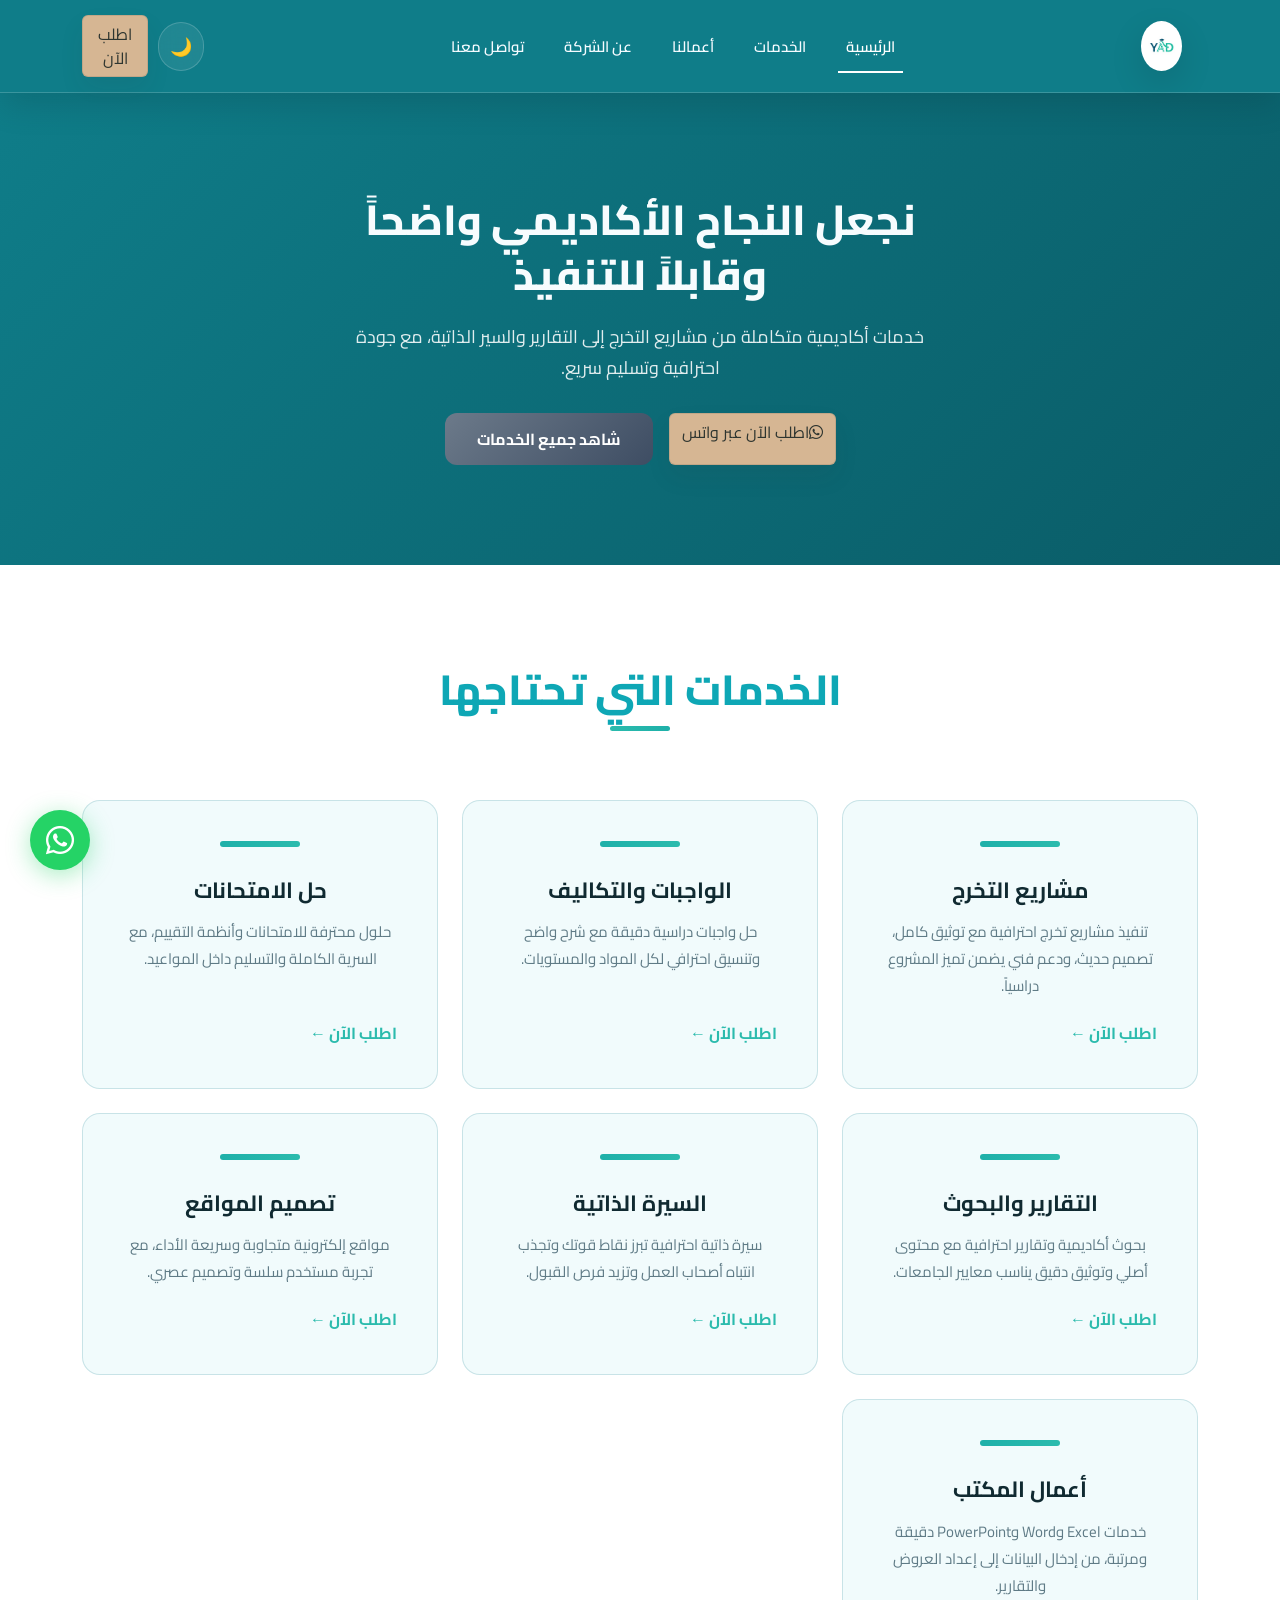
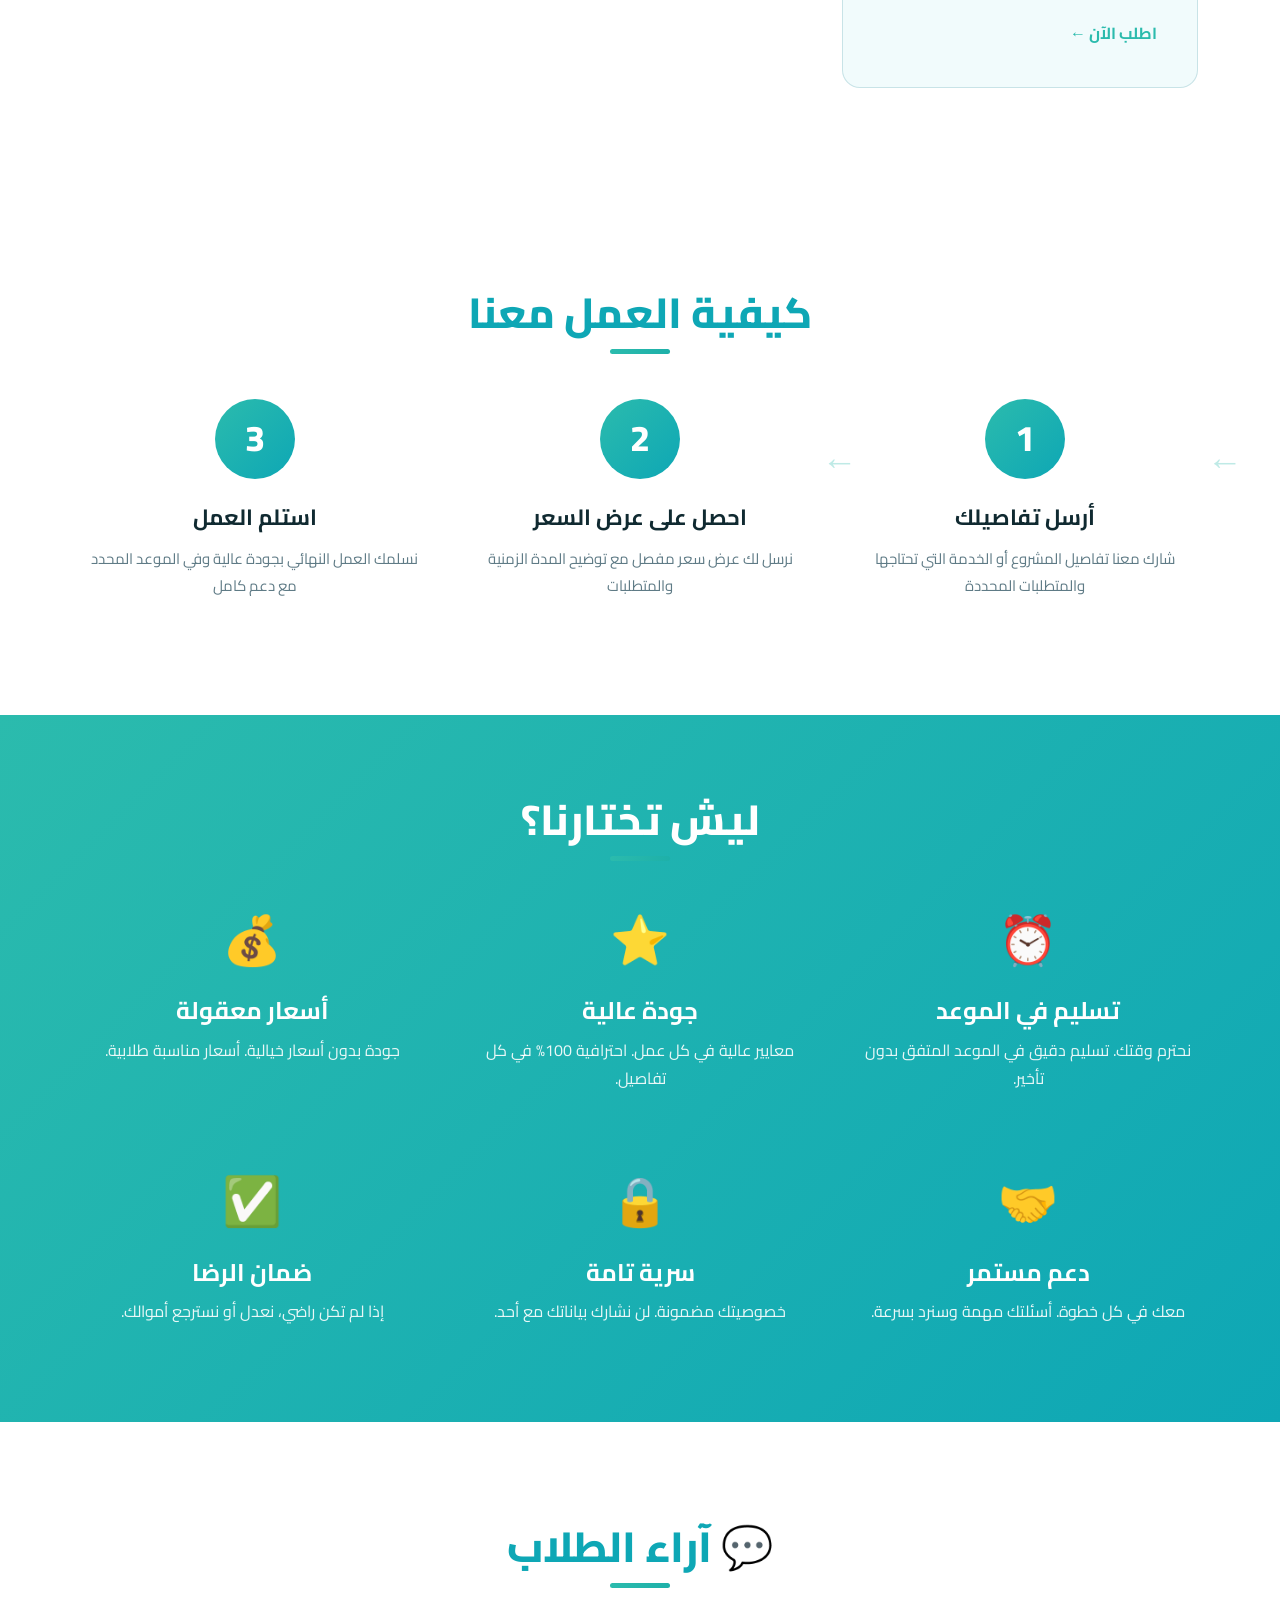
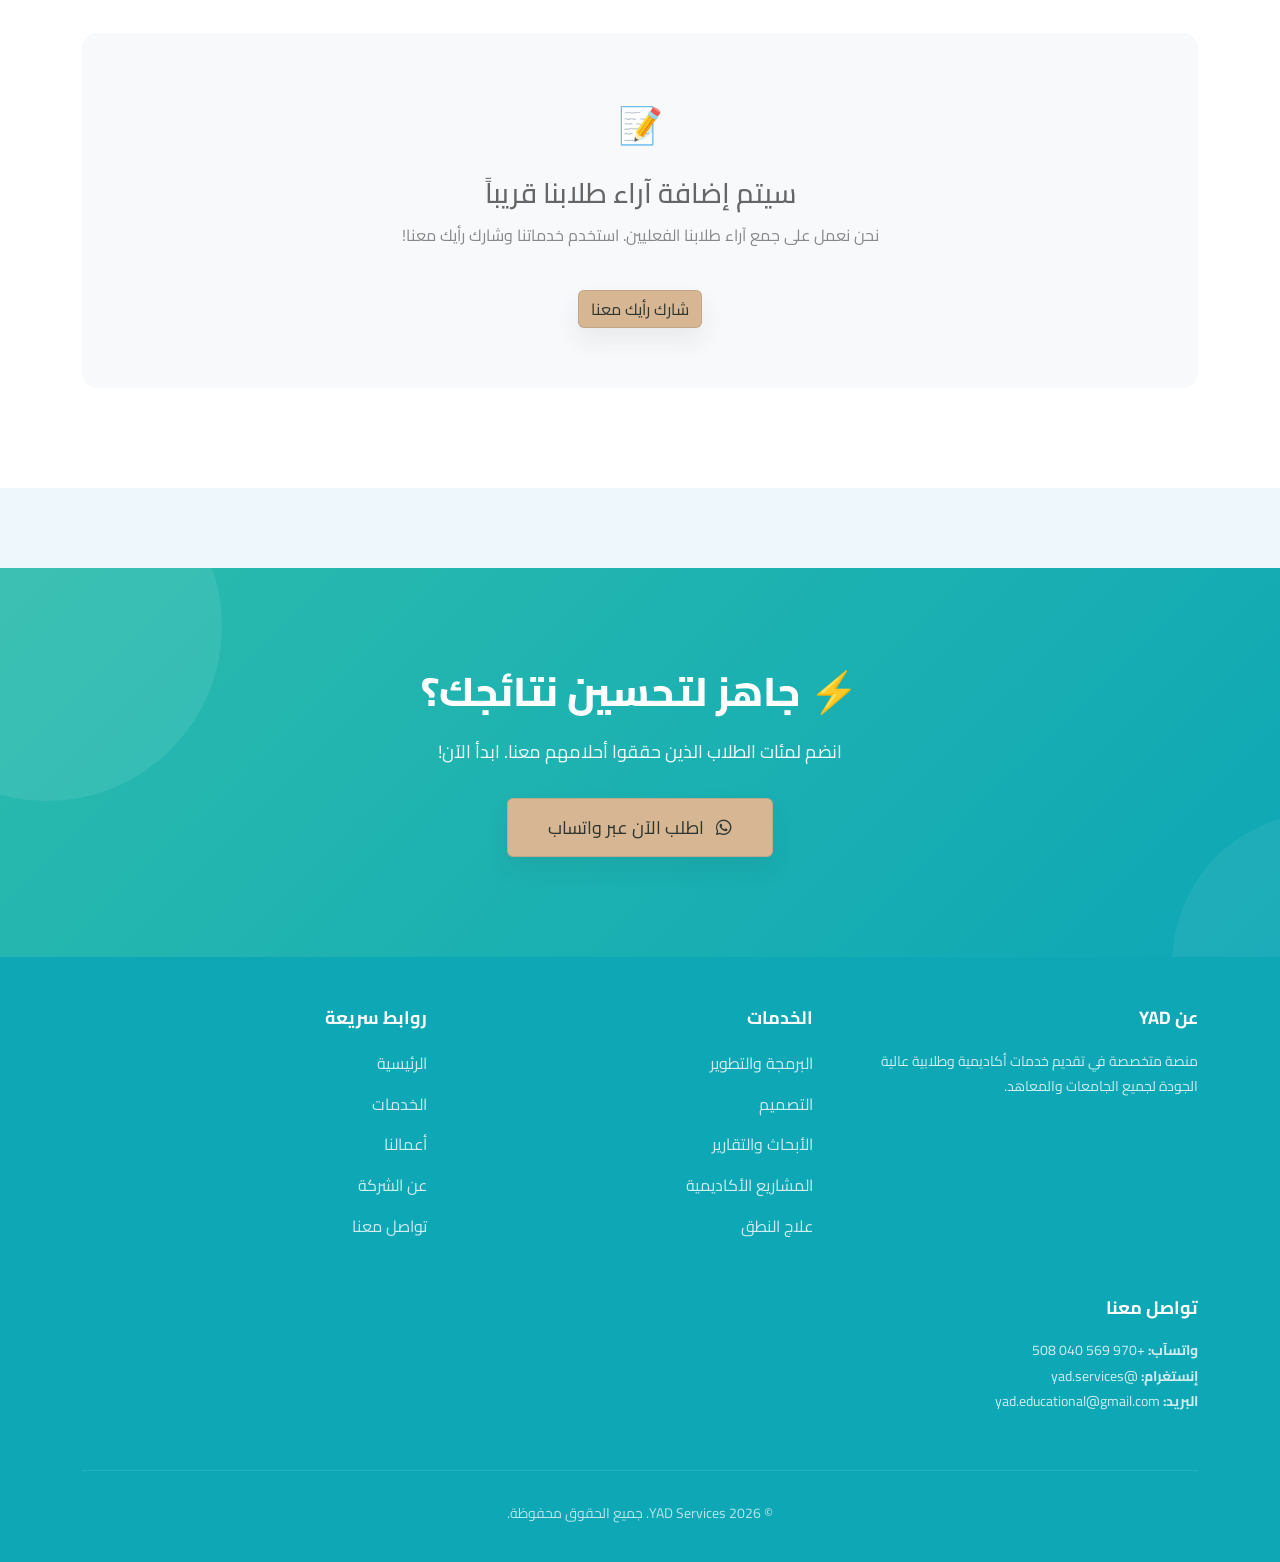
==== index.html @ 50022df0 "Update site design: beige WhatsApp actions, refined service icons, improved FAQ and contact info, no" ====
<!DOCTYPE html>
<html lang="ar" dir="rtl">

<head>
    <meta charset="UTF-8">
    <meta name="viewport" content="width=device-width, initial-scale=1.0">
    <meta name="description" content="YAD Services - منصة الخدمات الأكاديمية والطلابية الشاملة. حل مشاريع التخرج، الواجبات، الامتحانات، والتقارير بجودة عالية وأسعار مناسبة.">
    <meta name="keywords" content="خدمات أكاديمية, مشاريع تخرج, واجبات دراسية, امتحانات, تقارير, سيرة ذاتية, تصميم مواقع">
    <meta name="author" content="YAD Services">
    <meta name="robots" content="index, follow">

    <!-- Open Graph Tags -->
    <meta property="og:title" content="YAD Services - الخدمات الأكاديمية والطلابية">
    <meta property="og:description" content="منصة متخصصة في تقديم خدمات أكاديمية شاملة بجودة عالية وأسعار مناسبة.">
    <meta property="og:image" content="assets/images/logo.png">
    <meta property="og:url" content="https://yousif-ayman-dev.github.io/yad-services-website/">
    <meta property="og:type" content="website">
    <meta property="og:locale" content="ar_AR">

    <!-- Twitter Card -->
    <meta name="twitter:card" content="summary_large_image">
    <meta name="twitter:title" content="YAD Services - الخدمات الأكاديمية والطلابية">
    <meta name="twitter:description" content="منصة متخصصة في تقديم خدمات أكاديمية شاملة بجودة عالية وأسعار مناسبة.">
    <meta name="twitter:image" content="assets/images/logo.png">

    <title>YAD Services - الخدمات الأكاديمية والطلابية</title>

    <link rel="icon" href="assets/icons/favicon.ico">
    <link href="https://cdn.jsdelivr.net/npm/bootstrap@5.3.0/dist/css/bootstrap.min.css" rel="stylesheet">
    <link href="https://fonts.googleapis.com/css2?family=Cairo:wght@300;400;600;700;800&display=swap" rel="stylesheet">
    <link rel="stylesheet" href="https://cdnjs.cloudflare.com/ajax/libs/font-awesome/6.4.0/css/all.min.css">
    <link rel="stylesheet" href="css/style.css">
</head>

<body>

    <!-- Schema Markup -->
    <script type="application/ld+json">
        {
            "@context": "https://schema.org",
            "@type": "Organization",
            "name": "YAD Services",
            "url": "https://yousif-ayman-dev.github.io/yad-services-website/",
            "logo": "https://yousif-ayman-dev.github.io/yad-services-website/assets/images/logo.png",
            "description": "منصة متخصصة في تقديم خدمات أكاديمية وطلابية عالية الجودة",
            "contactPoint": {
                "@type": "ContactPoint",
                "telephone": "+970-569-040-508",
                "contactType": "Customer Service",
                "availableLanguage": "Arabic"
            },
            "sameAs": [
                "https://wa.me/970569040508"
            ],
            "serviceType": [
                "Academic Services",
                "Graduation Projects",
                "Homework Help",
                "Exam Solutions",
                "Reports and Research",
                "CV Design",
                "Web Design",
                "Office Work",
            ]
        }
    </script>

    <!-- NAVBAR -->
    <nav class="navbar navbar-expand-lg">
        <div class="container">

            <a class="navbar-brand" href="index.html">
                <img src="assets/images/logo.png" alt="YAD Logo">
            </a>

            <button class="navbar-toggler" type="button" data-bs-toggle="collapse" data-bs-target="#navMenu" aria-controls="navMenu" aria-expanded="false" aria-label="فتح قائمة التنقل">
                ☰
            </button>

            <div class="collapse navbar-collapse justify-content-center" id="navMenu">
                <ul class="navbar-nav gap-2 gap-lg-4">
                    <li class="nav-item"><a class="nav-link" href="index.html">الرئيسية</a></li>
                    <li class="nav-item"><a class="nav-link" href="services.html">الخدمات</a></li>
                    <li class="nav-item"><a class="nav-link" href="portfolio.html">أعمالنا</a></li>
                    <li class="nav-item"><a class="nav-link" href="about.html">عن الشركة</a></li>
                    <li class="nav-item"><a class="nav-link" href="contact.html">تواصل معنا</a></li>
                </ul>
                <div class="d-lg-none nav-mobile-actions mt-4">
                    <button class="btn btn-theme-toggle w-100" type="button" aria-label="تبديل الوضع">🌙</button>
                    <a href="https://wa.me/970569040508?text=مرحبا%20أنا%20مهتم%20بخدمات%20YAD" class="btn btn-whatsapp w-100">اطلب الآن</a>
                </div>
            </div>

            <div class="nav-actions">
                <button class="btn btn-theme-toggle d-none d-lg-inline-flex" type="button" aria-label="تبديل الوضع">🌙</button>
                <a href="https://wa.me/970569040508?text=مرحبا%20أنا%20مهتم%20بخدمات%20YAD" class="btn btn-whatsapp d-none d-lg-inline-flex">اطلب الآن</a>
            </div>

        </div>
    </nav>

    <!-- HERO SECTION -->
    <section class="hero">
        <div class="container">
            <div class="hero-content text-center">

                <h1>نجعل النجاح الأكاديمي واضحاً وقابلاً للتنفيذ</h1>

                <p>
                    خدمات أكاديمية متكاملة من مشاريع التخرج إلى التقارير والسير الذاتية، مع جودة احترافية وتسليم سريع.
                </p>

                <div class="hero-buttons mt-4 d-flex flex-column flex-sm-row gap-3 justify-content-center">

                    <a href="https://wa.me/970569040508?text=مرحبا%20بدي%20استفسر%20عن%20خدماتكم" class="btn btn-whatsapp" aria-label="طلب خدمة عبر واتس آب">
                        <i class="fab fa-whatsapp"></i>اطلب الآن عبر واتس
                    </a>

                    <a href="services.html" class="btn btn-secondary" aria-label="عرض جميع الخدمات">
                        شاهد جميع الخدمات
                    </a>

                </div>

            </div>
        </div>
    </section>

    <!-- SERVICES SECTION -->
    <section class="services-section">
        <div class="container">

            <h2 class="section-title">الخدمات التي تحتاجها</h2>

            <div class="row g-4 mt-5">

                <div class="col-lg-4 col-md-6">
                    <a href="service-details.html?service=graduation" class="text-decoration-none">
                        <div class="service-card">
                            <div class="service-card-icon"><i class="fas fa-graduation-cap"></i></div>
                            <h3>مشاريع التخرج</h3>
                            <p>تنفيذ مشاريع تخرج احترافية مع توثيق كامل، تصميم حديث، ودعم فني يضمن تميز المشروع دراسياً.
                            </p>
                            <span class="service-card-link">اطلب الآن ←</span>
                        </div>
                    </a>
                </div>

                <div class="col-lg-4 col-md-6">
                    <a href="service-details.html?service=assignments" class="text-decoration-none">
                        <div class="service-card">
                            <div class="service-card-icon"><i class="fas fa-tasks"></i></div>
                            <h3>الواجبات والتكاليف</h3>
                            <p>حل واجبات دراسية دقيقة مع شرح واضح وتنسيق احترافي لكل المواد والمستويات.</p>
                            <span class="service-card-link">اطلب الآن ←</span>
                        </div>
                    </a>
                </div>

                <div class="col-lg-4 col-md-6">
                    <a href="service-details.html?service=exams" class="text-decoration-none">
                        <div class="service-card">
                            <div class="service-card-icon"><i class="fas fa-file-alt"></i></div>
                            <h3>حل الامتحانات</h3>
                            <p>حلول محترفة للامتحانات وأنظمة التقييم، مع السرية الكاملة والتسليم داخل المواعيد.</p>
                            <span class="service-card-link">اطلب الآن ←</span>
                        </div>
                    </a>
                </div>

                <div class="col-lg-4 col-md-6">
                    <a href="service-details.html?service=reports" class="text-decoration-none">
                        <div class="service-card">
                            <div class="service-card-icon"><i class="fas fa-chart-bar"></i></div>
                            <h3>التقارير والبحوث</h3>
                            <p>بحوث أكاديمية وتقارير احترافية مع محتوى أصلي وتوثيق دقيق يناسب معايير الجامعات.</p>
                            <span class="service-card-link">اطلب الآن ←</span>
                        </div>
                    </a>
                </div>

                <div class="col-lg-4 col-md-6">
                    <a href="service-details.html?service=cv" class="text-decoration-none">
                        <div class="service-card">
                            <div class="service-card-icon"><i class="fas fa-user-tie"></i></div>
                            <h3>السيرة الذاتية</h3>
                            <p>سيرة ذاتية احترافية تبرز نقاط قوتك وتجذب انتباه أصحاب العمل وتزيد فرص القبول.</p>
                            <span class="service-card-link">اطلب الآن ←</span>
                        </div>
                    </a>
                </div>

                <div class="col-lg-4 col-md-6">
                    <a href="service-details.html?service=websites" class="text-decoration-none">
                        <div class="service-card">
                            <div class="service-card-icon"><i class="fas fa-globe"></i></div>
                            <h3>تصميم المواقع</h3>
                            <p>مواقع إلكترونية متجاوبة وسريعة الأداء، مع تجربة مستخدم سلسة وتصميم عصري.</p>
                            <span class="service-card-link">اطلب الآن ←</span>
                        </div>
                    </a>
                </div>

                <div class="col-lg-4 col-md-6">
                    <a href="service-details.html?service=office" class="text-decoration-none">
                        <div class="service-card">
                            <div class="service-card-icon"><i class="fas fa-file-word"></i></div>
                            <h3>أعمال المكتب</h3>
                            <p>خدمات Excel وWord وPowerPoint دقيقة ومرتبة، من إدخال البيانات إلى إعداد العروض والتقارير.
                            </p>
                            <span class="service-card-link">اطلب الآن ←</span>
                        </div>
                    </a>
                </div>

            </div>
        </div>
    </section>

    <!-- HOW IT WORKS -->
    <section class="how-it-works">
        <div class="container">

            <h2 class="section-title">كيفية العمل معنا</h2>

            <div class="steps-container mt-5">

                <div class="step-card">
                    <div class="step-number">1</div>
                    <h3>أرسل تفاصيلك</h3>
                    <p>شارك معنا تفاصيل المشروع أو الخدمة التي تحتاجها والمتطلبات المحددة</p>
                </div>

                <div class="step-card">
                    <div class="step-number">2</div>
                    <h3>احصل على عرض السعر</h3>
                    <p>نرسل لك عرض سعر مفصل مع توضيح المدة الزمنية والمتطلبات</p>
                </div>

                <div class="step-card">
                    <div class="step-number">3</div>
                    <h3>استلم العمل</h3>
                    <p>نسلمك العمل النهائي بجودة عالية وفي الموعد المحدد مع دعم كامل</p>
                </div>

            </div>

        </div>
    </section>

    <!-- TRUST SECTION -->
    <section class="trust-section">
        <div class="container">
            <h2 class="section-title">ليش تختارنا؟</h2>

            <div class="row g-5">
                <div class="col-md-6 col-lg-4">
                    <div class="trust-card">
                        <div class="trust-card-icon">⏰</div>
                        <h4>تسليم في الموعد</h4>
                        <p>نحترم وقتك. تسليم دقيق في الموعد المتفق بدون تأخير.</p>
                    </div>
                </div>

                <div class="col-md-6 col-lg-4">
                    <div class="trust-card">
                        <div class="trust-card-icon">⭐</div>
                        <h4>جودة عالية</h4>
                        <p>معايير عالية في كل عمل. احترافية 100% في كل تفاصيل.</p>
                    </div>
                </div>

                <div class="col-md-6 col-lg-4">
                    <div class="trust-card">
                        <div class="trust-card-icon">💰</div>
                        <h4>أسعار معقولة</h4>
                        <p>جودة بدون أسعار خيالية. أسعار مناسبة طلابية.</p>
                    </div>
                </div>

                <div class="col-md-6 col-lg-4">
                    <div class="trust-card">
                        <div class="trust-card-icon">🤝</div>
                        <h4>دعم مستمر</h4>
                        <p>معك في كل خطوة. أسئلتك مهمة وسنرد بسرعة.</p>
                    </div>
                </div>

                <div class="col-md-6 col-lg-4">
                    <div class="trust-card">
                        <div class="trust-card-icon">🔒</div>
                        <h4>سرية تامة</h4>
                        <p>خصوصيتك مضمونة. لن نشارك بياناتك مع أحد.</p>
                    </div>
                </div>

                <div class="col-md-6 col-lg-4">
                    <div class="trust-card">
                        <div class="trust-card-icon">✅</div>
                        <h4>ضمان الرضا</h4>
                        <p>إذا لم تكن راضي، نعدل أو نسترجع أموالك.</p>
                    </div>
                </div>
            </div>
        </div>
    </section>

    <!-- TESTIMONIALS SECTION -->
    <section class="testimonials-section">
        <div class="container">

            <h2 class="section-title">💬 آراء الطلاب</h2>

            <div style="text-align: center; padding: 60px 30px; background-color: #f8f9fa; border-radius: 15px; margin-top: 40px;">
                <div style="font-size: 36px; margin-bottom: 20px;">📝</div>
                <h3 style="color: #666; margin-bottom: 10px;">سيتم إضافة آراء طلابنا قريباً</h3>
                <p style="color: #888; font-size: 16px;">نحن نعمل على جمع آراء طلابنا الفعليين. استخدم خدماتنا وشارك رأيك معنا!
                </p>
                <a href="https://wa.me/970569040508?text=أنا%20استخدمت%20الخدمة%20وأريد%20أن%20أشارك%20رأيي" class="btn btn-whatsapp mt-4">
                    شارك رأيك معنا
                </a>
            </div>

        </div>
    </section>

    <!-- CTA SECTION -->
    <section class="cta-section" style="padding: 100px 0; background: linear-gradient(135deg, var(--primary-color) 0%, var(--secondary-color) 100%); color: white; text-align: center; margin: 80px 0 0 0;">
        <div class="container">
            <div class="cta-content">

                <h2 style="font-size: 40px; margin-bottom: 20px;">⚡ جاهز لتحسين نتائجك؟</h2>

                <p style="font-size: 18px; margin-bottom: 30px;">
                    انضم لمئات الطلاب الذين حققوا أحلامهم معنا. ابدأ الآن!
                </p>

                <a href="https://wa.me/970569040508?text=مرحبا%20%F0%9F%91%8B%20بدي%20أستفسر%20عن%20الخدمات" class="btn btn-whatsapp" style="font-size: 18px; padding: 15px 40px;">
                    <i class="fab fa-whatsapp" style="margin-left: 8px;"></i> اطلب الآن عبر واتساب
                </a>

            </div>
        </div>
    </section>

    <!-- FOOTER -->
    <footer>
        <div class="container">

            <div class="footer-top">

                <div class="footer-col">
                    <h4>عن YAD</h4>
                    <p>
                        منصة متخصصة في تقديم خدمات أكاديمية وطلابية عالية الجودة لجميع الجامعات والمعاهد.
                    </p>
                </div>

                <div class="footer-col">
                    <h4>الخدمات</h4>
                    <ul>
                        <li><a href="services.html">البرمجة والتطوير</a></li>
                        <li><a href="services.html">التصميم</a></li>
                        <li><a href="services.html">الأبحاث والتقارير</a></li>
                        <li><a href="services.html">المشاريع الأكاديمية</a></li>
                        <li><a href="services.html">علاج النطق</a></li>
                    </ul>
                </div>

                <div class="footer-col">
                    <h4>روابط سريعة</h4>
                    <ul>
                        <li><a href="index.html">الرئيسية</a></li>
                        <li><a href="services.html">الخدمات</a></li>
                        <li><a href="portfolio.html">أعمالنا</a></li>
                        <li><a href="about.html">عن الشركة</a></li>
                        <li><a href="contact.html">تواصل معنا</a></li>
                    </ul>
                </div>

                <div class="footer-col">
                    <h4>تواصل معنا</h4>
                    <p>
                        <strong>واتسآب:</strong> <a href="https://wa.me/970569040508">+970 569 040 508</a><br>
                        <strong>إنستغرام:</strong> <a href="https://instagram.com/yad.services">@yad.services</a><br>
                        <strong>البريد:</strong> <a href="mailto:yad.educational@gmail.com">yad.educational@gmail.com</a>
                    </p>
                </div>

            </div>

            <div class="footer-bottom">
                <p>&copy; 2026 YAD Services. جميع الحقوق محفوظة.</p>
            </div>

        </div>
    </footer>

    <!-- FLOATING WHATSAPP BUTTON -->
    <a href="https://wa.me/970569040508?text=مرحبا%20YAD" class="whatsapp-btn" title="تحدث معنا على واتسآب">
        <i class="fab fa-whatsapp"></i>
    </a>

    <script src="https://cdn.jsdelivr.net/npm/bootstrap@5.3.0/dist/js/bootstrap.bundle.min.js"></script>
    <script src="js/main.js"></script>

</body>

</html>
---- css/style.css ----
/* ================================
   GENERAL STYLES & VARIABLES
   ================================ */

* {
    margin: 0;
    padding: 0;
    box-sizing: border-box;
}

:root {
    --primary-color: #2bbbad;
    --secondary-color: #0ea7b5;
    --accent-color: #1eb0a9;
    --navbar-bg: #0f7d89;
    --nav-text: #f5fbff;
    --nav-border: rgba(255, 255, 255, 0.18);
    --light-bg: #eef7fb;
    --surface: #ffffff;
    --surface-alt: #f1fbfc;
    --surface-muted: #e8f2f5;
    --text-dark: #102a31;
    --text-muted: #5f7b86;
    --border: rgba(15, 119, 133, 0.18);
    --hero-bg: linear-gradient(135deg, #0f7d89 0%, #0a5c67 100%);
    --hero-text: #f7fcfe;
    --button-hover-bg: rgba(255, 255, 255, 0.95);
    --button-hover-color: #102a31;
    --whatsapp-bg: #d6b693;
    --whatsapp-text: #2e3530;
    --whatsapp-hover: #d6b693;
    --overlay: linear-gradient(180deg, rgba(255, 255, 255, 0.06), transparent 60%);
    --shadow-sm: 0 4px 22px rgba(0, 0, 0, 0.08);
    --shadow-md: 0 12px 34px rgba(0, 0, 0, 0.12);
    --shadow-lg: 0 24px 60px rgba(0, 0, 0, 0.16);
    --transition: all 0.3s cubic-bezier(0.25, 0.46, 0.45, 0.94);
}

[data-theme="dark"] {
    --navbar-bg: #05232d;
    --nav-text: #d7f3fb;
    --nav-border: rgba(255, 255, 255, 0.10);
    --light-bg: #07121b;
    --surface: #0b1f2b;
    --surface-alt: #0f2834;
    --surface-muted: #07161f;
    --text-dark: #e6f7ff;
    --text-muted: #93b8c7;
    --border: rgba(81, 153, 170, 0.24);
    --hero-bg: linear-gradient(135deg, #05232d 0%, #0c3243 100%);
    --hero-text: #e7f9ff;
    --button-hover-bg: rgba(255, 255, 255, 0.08);
    --button-hover-color: #e7f9ff;
    --overlay: linear-gradient(180deg, rgba(255, 255, 255, 0.03), transparent 60%);
    --shadow-sm: 0 4px 22px rgba(0, 0, 0, 0.28);
    --shadow-md: 0 10px 30px rgba(0, 0, 0, 0.38);
    --shadow-lg: 0 20px 50px rgba(0, 0, 0, 0.45);
}

html {
    scroll-behavior: smooth;
}

body {
    font-family: 'Cairo', 'Tajawal', sans-serif;
    background: var(--light-bg);
    color: var(--text-dark);
    line-height: 1.8;
    font-weight: 400;
    direction: rtl;
    text-align: right;
    transition: background 0.35s ease, color 0.35s ease;
}

body::before {
    content: '';
    position: fixed;
    inset: 0;
    background: var(--overlay);
    pointer-events: none;
}

img {
    max-width: 100%;
    height: auto;
}

a {
    text-decoration: none;
    color: inherit;
    transition: var(--transition);
}


/* ================================
   NAVBAR & NAVIGATION
   ================================ */

.navbar {
    background: var(--navbar-bg);
    color: var(--nav-text);
    box-shadow: var(--shadow-md);
    padding: 15px 0;
    position: sticky;
    top: 0;
    z-index: 100;
    backdrop-filter: blur(10px);
    border-bottom: 1px solid var(--nav-border);
}

.navbar .container {
    display: flex;
    align-items: center;
    gap: 1rem;
}

.navbar-brand {
    font-weight: 800;
    font-size: 24px;
    color: #fff;
    display: flex;
    align-items: center;
    gap: 10px;
}

.navbar-brand img {
    height: 50px;
    width: 50px;
    border-radius: 50%;
    object-fit: cover;
    box-shadow: var(--shadow-md);
}

.navbar-brand-text {
    font-size: 20px;
    font-weight: 800;
}

.nav-link {
    color: var(--nav-text) !important;
    font-weight: 600;
    font-size: 15px;
    position: relative;
    transition: var(--transition);
}

.nav-link:hover {
    color: var(--accent-color) !important;
    transform: translateY(-2px);
}

.nav-link::after {
    content: '';
    position: absolute;
    width: 0;
    height: 2px;
    bottom: -5px;
    right: 0;
    background: var(--primary-color);
    transition: width 0.3s ease;
}

.nav-link:hover::after {
    width: 100%;
}

.navbar-toggler {
    border: 1px solid rgba(255, 255, 255, 0.2);
    background: rgba(255, 255, 255, 0.1);
    width: 48px;
    height: 48px;
    border-radius: 14px;
    font-size: 24px;
    color: var(--nav-text);
    display: inline-flex;
    align-items: center;
    justify-content: center;
    transition: var(--transition);
}

.navbar-toggler:hover {
    background: rgba(255, 255, 255, 0.16);
    transform: translateY(-1px);
}

.navbar-toggler:focus {
    box-shadow: 0 0 0 0.25rem rgba(30, 176, 169, 0.18);
}

.btn-main {
    background: var(--accent-color);
    color: #ffffff;
    border-radius: 14px;
    padding: 12px 28px;
    font-weight: 700;
    transition: var(--transition);
    border: 2px solid transparent;
    display: inline-block;
    box-shadow: 0 12px 28px rgba(30, 176, 169, 0.16);
}

.btn-main:hover {
    background: #29c7b8;
    color: #ffffff;
    transform: translateY(-2px);
    box-shadow: 0 16px 28px rgba(30, 176, 169, 0.18);
    border-color: transparent;
}

.btn-whatsapp {
    background: var(--whatsapp-bg);
    color: var(--whatsapp-text);
    border: 1px solid rgba(46, 53, 48, 0.12);
    box-shadow: 0 12px 24px rgba(46, 53, 48, 0.08);
}

.btn-whatsapp:hover {
    background: var(--whatsapp-hover);
    color: var(--whatsapp-text);
    transform: translateY(-2px);
    border-color: rgba(46, 53, 48, 0.16);
}

.btn-secondary {
    background: linear-gradient(135deg, #6c7a8a, #3e4d63);
    color: #fff;
    border-radius: 12px;
    padding: 14px 32px;
    font-weight: 700;
    transition: var(--transition);
    border: none;
    display: inline-block;
}

.btn-secondary:hover {
    transform: translateY(-3px);
    box-shadow: 0 15px 35px rgba(43, 187, 173, 0.3);
    color: #fff;
}

.nav-actions {
    display: flex;
    align-items: center;
    gap: 10px;
}

.btn-theme-toggle {
    background: rgba(255, 255, 255, 0.08);
    color: var(--nav-text);
    border: 1px solid rgba(255, 255, 255, 0.18);
    border-radius: 999px;
    padding: 10px 14px;
    min-width: 46px;
    display: inline-flex;
    align-items: center;
    justify-content: center;
    transition: var(--transition);
    font-size: 18px;
    backdrop-filter: blur(10px);
}

.btn-theme-toggle:hover {
    background: rgba(255, 255, 255, 0.16);
    transform: translateY(-1px);
}

.nav-link.active {
    color: #ffffff !important;
}

.nav-link.active::after {
    width: 100%;
    background: #ffffff;
}

.navbar-collapse {
    transition: var(--transition);
    width: 100%;
}

.nav-mobile-actions {
    display: flex;
    flex-direction: column;
    gap: 0.85rem;
}

@media (max-width: 991px) {
    .navbar {
        padding: 10px 0;
    }
    .navbar-collapse {
        background: var(--navbar-bg);
        padding: 1.5rem 1.25rem;
        border-radius: 18px;
        box-shadow: 0 24px 60px rgba(0, 0, 0, 0.18);
        border: 1px solid rgba(255, 255, 255, 0.08);
    }
    .navbar-nav {
        gap: 0.75rem;
    }
    .nav-item {
        width: 100%;
    }
    .nav-link {
        width: 100%;
        padding: 0.85rem 1rem;
        border-radius: 14px;
        color: var(--nav-text) !important;
    }
    .nav-link:hover,
    .nav-link.active {
        background: rgba(255, 255, 255, 0.12);
        color: #ffffff !important;
    }
    .nav-actions {
        width: 100%;
        justify-content: space-between;
        align-items: center;
        gap: 0.75rem;
        flex-wrap: wrap;
        margin-top: 1rem;
    }
    .btn-main {
        width: 100%;
        text-align: center;
    }
    .btn-theme-toggle {
        min-width: 44px;
    }
}

.hero-buttons {
    gap: 15px;
}


/* ================================
   HERO SECTION
   ================================ */

.hero {
    background: var(--hero-bg);
    color: var(--hero-text);
    padding: 100px 0;
    position: relative;
}

.hero-content {
    max-width: 620px;
    margin: 0 auto;
}

.hero h1 {
    font-size: 42px;
    font-weight: 800;
    line-height: 1.3;
    margin-bottom: 20px;
}

.hero p {
    font-size: 18px;
    margin-bottom: 30px;
    opacity: 0.92;
    line-height: 1.7;
    color: rgba(255, 255, 255, 0.95);
}

.hero-buttons {
    gap: 15px;
}

.hero-image img {
    border-radius: 28px;
    box-shadow: var(--shadow-lg);
    max-height: 520px;
    object-fit: cover;
}

@media (max-width: 768px) {
    .hero {
        padding: 60px 20px;
    }
    .hero h1 {
        font-size: 32px;
        margin-bottom: 15px;
    }
    .hero p {
        font-size: 16px;
        margin-bottom: 25px;
    }
    .hero-buttons .btn {
        width: 100%;
        margin-bottom: 10px;
        min-height: 44px;
    }
    .btn-main,
    .btn-secondary {
        min-height: 44px;
    }
}

.page-hero {
    padding: 60px 0;
}

.page-hero h1 {
    font-size: 48px;
    margin-bottom: 0;
}

.services-hero {
    padding: 80px 0;
}

.services-hero h1 {
    font-size: 48px;
    margin-bottom: 15px;
    color: #fff;
}

.services-hero p {
    font-size: 18px;
    color: rgba(255, 255, 255, 0.9);
}


/* ================================
   SERVICES SECTION
   ================================ */

.services-section {
    padding: 100px 0;
    background: var(--surface);
}

.section-title {
    font-size: 42px;
    font-weight: 800;
    margin-bottom: 60px;
    text-align: center;
    color: var(--secondary-color);
    position: relative;
}

.section-title::after {
    content: '';
    position: absolute;
    width: 60px;
    height: 5px;
    background: linear-gradient(90deg, var(--primary-color), var(--accent-color));
    bottom: -15px;
    left: 50%;
    transform: translateX(-50%);
    border-radius: 10px;
}

.service-card {
    background: var(--surface-alt);
    border: 1px solid var(--border);
    border-radius: 18px;
    padding: 40px;
    text-align: center;
    transition: var(--transition);
    cursor: pointer;
    height: 100%;
    display: flex;
    flex-direction: column;
    position: relative;
    overflow: hidden;
}

.service-card::before {
    content: '';
    position: absolute;
    top: 0;
    right: 0;
    width: 100%;
    height: 4px;
    background: linear-gradient(90deg, var(--accent-color), var(--primary-color));
    transform: scaleX(0);
    transform-origin: right;
    transition: var(--transition);
}

.service-card:hover {
    transform: translateY(-15px);
    box-shadow: var(--shadow-lg);
    border-color: var(--primary-color);
}

.service-card:hover::before {
    transform: scaleX(1);
    transform-origin: left;
}

.service-card-icon {
    width: 80px;
    height: 6px;
    background: linear-gradient(90deg, var(--accent-color), var(--primary-color));
    border-radius: 999px;
    margin: 0 auto 30px;
    display: block;
    font-size: 0;
    color: transparent;
    transition: var(--transition);
}

.service-card:hover .service-card-icon {
    transform: scaleX(1.05);
}

.service-card h3 {
    font-size: 22px;
    font-weight: 700;
    margin-bottom: 15px;
    color: var(--text-dark);
}

.service-card p {
    color: var(--text-muted);
    font-size: 15px;
    margin-bottom: 20px;
    flex-grow: 1;
}

.service-card-link {
    color: var(--primary-color);
    font-weight: 700;
    display: inline-flex;
    align-items: center;
    gap: 8px;
    transition: var(--transition);
}

.service-card-link:hover {
    gap: 12px;
}


/* ================================
   SPECIAL SECTION
   ================================ */

.special-section {
    background: linear-gradient(135deg, var(--primary-color) 0%, var(--secondary-color) 100%);
    color: #fff;
    padding: 80px 0;
    margin: 80px 0;
    border-radius: 20px;
    position: relative;
    overflow: hidden;
}

.special-section::before {
    content: '';
    position: absolute;
    top: -50%;
    right: -5%;
    width: 400px;
    height: 400px;
    background: rgba(255, 255, 255, 0.05);
    border-radius: 50%;
    animation: float 8s ease-in-out infinite;
}

.special-section-content {
    position: relative;
    z-index: 2;
}

.special-section h2 {
    font-size: 36px;
    font-weight: 800;
    margin-bottom: 20px;
}

.special-section p {
    font-size: 16px;
    margin-bottom: 30px;
    max-width: 600px;
    opacity: 0.95;
}


/* ================================
   HOW IT WORKS SECTION
   ================================ */

.how-it-works {
    padding: 100px 0;
    background: var(--surface);
}

.steps-container {
    display: grid;
    grid-template-columns: repeat(auto-fit, minmax(300px, 1fr));
    gap: 40px;
    margin-top: 60px;
}

.step-card {
    text-align: center;
    position: relative;
}

.step-number {
    width: 80px;
    height: 80px;
    background: linear-gradient(135deg, var(--primary-color), var(--secondary-color));
    color: #fff;
    border-radius: 50%;
    display: flex;
    align-items: center;
    justify-content: center;
    font-size: 36px;
    font-weight: 800;
    margin: 0 auto 25px;
    transition: var(--transition);
}

.step-card:hover .step-number {
    transform: scale(1.15) rotate(360deg);
}

.step-card h3 {
    font-size: 22px;
    font-weight: 700;
    margin-bottom: 15px;
    color: var(--text-dark);
}

.step-card p {
    color: var(--text-muted);
    font-size: 15px;
}

@media (min-width: 768px) {
    .step-card::after {
        content: '←';
        position: absolute;
        top: 30px;
        right: -45px;
        font-size: 36px;
        color: var(--primary-color);
        opacity: 0.3;
    }
    .step-card:last-child::after {
        display: none;
    }
}


/* ================================
   TESTIMONIALS SECTION
   ================================ */

.testimonials-section {
    padding: 100px 0;
    background: var(--surface);
}

.testimonial-card {
    background: var(--surface);
    border-radius: 16px;
    padding: 35px;
    box-shadow: var(--shadow-sm);
    margin-bottom: 30px;
    transition: var(--transition);
    border-right: 5px solid var(--primary-color);
}

.testimonial-card:hover {
    transform: translateY(-8px);
    box-shadow: var(--shadow-md);
}

.testimonial-stars {
    color: var(--accent-color);
    font-size: 14px;
    margin-bottom: 15px;
}

.testimonial-text {
    color: var(--text-muted);
    font-size: 15px;
    margin-bottom: 20px;
    font-style: italic;
}

.testimonial-author {
    font-weight: 700;
    color: var(--text-dark);
}

.testimonial-author-title {
    color: var(--primary-color);
    font-size: 14px;
}


/* ================================
   TRUST SECTION (WHY CHOOSE US)
   ================================ */

.trust-section {
    padding: 80px 0;
    background: linear-gradient(135deg, var(--primary-color) 0%, var(--secondary-color) 100%);
    color: white;
}

.trust-section .section-title {
    color: white;
    margin-bottom: 50px;
}

.trust-card {
    text-align: center;
}

.trust-card-icon {
    font-size: 48px;
    margin-bottom: 15px;
    display: block;
}

.trust-card h4 {
    font-weight: bold;
    margin-bottom: 10px;
}

.trust-card p {
    color: rgba(255, 255, 255, 0.9);
}


/* ================================
   CTA SECTION
   ================================ */

.cta-section {
    background: linear-gradient(135deg, var(--secondary-color) 0%, var(--primary-color) 100%);
    color: #fff;
    padding: 80px 0;
    text-align: center;
    position: relative;
    overflow: hidden;
}

.cta-section::before {
    content: '';
    position: absolute;
    top: -30%;
    left: -10%;
    width: 350px;
    height: 350px;
    background: rgba(255, 255, 255, 0.08);
    border-radius: 50%;
}

.cta-section::after {
    content: '';
    position: absolute;
    bottom: -40%;
    right: -15%;
    width: 300px;
    height: 300px;
    background: rgba(255, 255, 255, 0.06);
    border-radius: 50%;
}

.cta-content {
    position: relative;
    z-index: 2;
}

.cta-section h2 {
    font-size: 42px;
    font-weight: 800;
    margin-bottom: 20px;
}

.cta-section p {
    font-size: 18px;
    margin-bottom: 35px;
    opacity: 0.95;
    max-width: 500px;
    margin-left: auto;
    margin-right: auto;
}


/* ================================
   FAQ SECTION
   ================================ */

.faq-section {
    padding: 100px 0;
    background: var(--surface);
}

.faq-content {
    margin-top: 60px;
}

.faq-item {
    background: var(--surface-alt);
    border: none;
    margin-bottom: 15px;
    border-radius: 16px;
    box-shadow: var(--shadow-sm);
}

.faq-item .accordion-button {
    background: transparent;
    color: var(--text-dark);
    font-weight: 700;
    font-size: 16px;
    border-radius: 16px;
    padding: 1rem 1.25rem;
    transition: var(--transition);
}

.faq-item .accordion-button.collapsed {
    color: var(--text-dark);
}

.faq-item .accordion-button:not(.collapsed) {
    background: rgba(14, 167, 181, 0.08);
    color: var(--primary-color);
}

.faq-item .accordion-button::after {
    filter: invert(0.7);
}

.faq-item .accordion-body {
    color: var(--text-muted);
    padding: 1rem 1.25rem 1.5rem;
}


/* ================================
   FOOTER
   ================================ */

footer {
    background: var(--secondary-color);
    color: #fff;
    padding: 50px 0 20px;
}

.footer-top {
    display: grid;
    grid-template-columns: repeat(auto-fit, minmax(250px, 1fr));
    gap: 40px;
    margin-bottom: 40px;
}

.footer-col h4 {
    font-weight: 700;
    margin-bottom: 20px;
    font-size: 18px;
}

.footer-col ul {
    list-style: none;
}

.footer-col ul li {
    margin-bottom: 12px;
}

.footer-col ul li a {
    color: rgba(255, 255, 255, 0.8);
    transition: var(--transition);
}

.footer-col ul li a:hover {
    color: var(--accent-color);
    padding-right: 8px;
}

.footer-col p {
    color: rgba(255, 255, 255, 0.8);
    font-size: 14px;
    line-height: 1.8;
}

.footer-bottom {
    border-top: 1px solid rgba(255, 255, 255, 0.1);
    padding-top: 30px;
    text-align: center;
    color: rgba(255, 255, 255, 0.7);
    font-size: 14px;
}


/* ================================
   FLOATING WHATSAPP BUTTON
   ================================ */

.whatsapp-btn {
    position: fixed;
    bottom: 30px;
    left: 30px;
    width: 60px;
    height: 60px;
    background: #25d366;
    border-radius: 50%;
    display: flex;
    align-items: center;
    justify-content: center;
    font-size: 32px;
    color: #fff;
    z-index: 99;
    box-shadow: 0 5px 25px rgba(37, 211, 102, 0.4);
    transition: var(--transition);
    animation: slideInLeft 0.5s ease;
}

.whatsapp-btn:hover {
    transform: scale(1.15) rotate(-10deg);
    box-shadow: 0 10px 35px rgba(37, 211, 102, 0.6);
}


/* ================================
   PAGE: SERVICES
   ================================ */

.services-grid {
    display: grid;
    grid-template-columns: repeat(auto-fill, minmax(280px, 1fr));
    gap: 30px;
    margin-top: 60px;
}

.service-detail-card {
    background: var(--surface);
    border: 1px solid var(--border);
    border-radius: 16px;
    overflow: hidden;
    box-shadow: var(--shadow-sm);
    transition: var(--transition);
    cursor: pointer;
}

.service-detail-card:hover {
    transform: translateY(-10px);
    box-shadow: var(--shadow-lg);
}

.service-detail-card-header {
    background: rgba(14, 167, 181, 0.08);
    height: 140px;
    display: flex;
    align-items: center;
    justify-content: center;
}

.service-detail-card-header i {
    font-size: 44px;
    color: var(--primary-color);
    width: 108px;
    height: 108px;
    display: inline-flex;
    align-items: center;
    justify-content: center;
    border-radius: 26px;
    background: rgba(30, 176, 169, 0.14);
    box-shadow: 0 20px 40px rgba(16, 42, 65, 0.08);
}

.service-detail-card-body {
    padding: 30px;
}

.service-detail-card-body h3 {
    font-size: 22px;
    font-weight: 700;
    margin-bottom: 15px;
    color: var(--text-dark);
}

.service-detail-card-body p {
    color: var(--text-muted);
    font-size: 14px;
    margin-bottom: 20px;
}

.service-detail-card-footer {
    padding: 0 30px 30px;
}

.service-detail-card-footer a {
    color: var(--primary-color);
    font-weight: 700;
}


/* ================================
   PAGE: SERVICE DETAILS
   ================================ */

.service-details-hero {
    background: linear-gradient(135deg, var(--primary-color), var(--secondary-color));
    color: #fff;
    padding: 60px 0;
    margin-bottom: 60px;
}

.service-details-hero h1 {
    font-size: 42px;
    font-weight: 800;
    margin-bottom: 15px;
}

.service-details-content {
    background: var(--surface);
    padding: 60px 0;
}

.details-section {
    margin-bottom: 60px;
}

.details-section h2 {
    font-size: 32px;
    font-weight: 800;
    margin-bottom: 30px;
    color: var(--secondary-color);
    position: relative;
    padding-bottom: 15px;
}

.details-section h2::after {
    content: '';
    position: absolute;
    bottom: 0;
    right: 0;
    width: 60px;
    height: 4px;
    background: linear-gradient(90deg, var(--primary-color), var(--accent-color));
    border-radius: 10px;
}

.feature-list {
    list-style: none;
}

.feature-list li {
    padding: 15px 0;
    padding-right: 30px;
    color: var(--text-muted);
    font-size: 16px;
    position: relative;
}

.feature-list li::before {
    content: '✓';
    position: absolute;
    right: 0;
    color: var(--primary-color);
    font-weight: 800;
    font-size: 20px;
}

.service-portfolio {
    display: grid;
    grid-template-columns: repeat(auto-fill, minmax(250px, 1fr));
    gap: 25px;
    margin-top: 40px;
}

.portfolio-item {
    border-radius: 12px;
    overflow: hidden;
    box-shadow: var(--shadow-sm);
    transition: var(--transition);
    height: 300px;
    display: flex;
    align-items: center;
    justify-content: center;
    background: linear-gradient(135deg, var(--primary-color), var(--secondary-color));
    color: #fff;
    font-size: 50px;
}

.portfolio-item:hover {
    transform: scale(1.05);
    box-shadow: var(--shadow-lg);
}

.portfolio-item img {
    width: 100%;
    height: 100%;
    object-fit: cover;
}


/* ================================
   PAGE: PORTFOLIO
   ================================ */

.portfolio-section {
    padding: 80px 0;
}

.portfolio-category {
    margin-bottom: 80px;
}

.portfolio-category h2 {
    font-size: 32px;
    font-weight: 800;
    margin-bottom: 40px;
    color: var(--secondary-color);
}

.portfolio-grid {
    display: grid;
    grid-template-columns: repeat(auto-fill, minmax(280px, 1fr));
    gap: 25px;
}

.portfolio-card {
    border-radius: 12px;
    overflow: hidden;
    box-shadow: var(--shadow-sm);
    transition: var(--transition);
    height: 350px;
    position: relative;
    cursor: pointer;
}

.portfolio-card:hover {
    transform: scale(1.05);
    box-shadow: var(--shadow-lg);
}

.portfolio-card-image {
    width: 100%;
    height: 100%;
    background: var(--surface-alt);
    display: flex;
    align-items: center;
    justify-content: center;
    overflow: hidden;
    transition: var(--transition);
}

.portfolio-card-image img {
    width: 100%;
    height: 100%;
    object-fit: cover;
    transition: var(--transition);
}

.portfolio-card:hover .portfolio-card-image img {
    transform: scale(1.05);
}

.portfolio-card img {
    width: 100%;
    height: 100%;
    object-fit: cover;
}

.portfolio-overlay {
    position: absolute;
    top: 0;
    left: 0;
    width: 100%;
    height: 100%;
    background: rgba(16, 42, 65, 0.82);
    display: flex;
    flex-direction: column;
    align-items: center;
    justify-content: center;
    color: #fff;
    opacity: 0;
    transition: var(--transition);
    text-align: center;
}

.portfolio-card:hover .portfolio-overlay {
    opacity: 1;
}

.portfolio-overlay h3 {
    font-size: 22px;
    font-weight: 700;
    margin-bottom: 10px;
}

.portfolio-overlay p {
    font-size: 14px;
    opacity: 0.9;
}


/* ================================
   PAGE: ABOUT
   ================================ */

.about-section {
    padding: 100px 0;
}

.about-content {
    display: grid;
    grid-template-columns: 1fr 1fr;
    gap: 60px;
    align-items: center;
    margin-bottom: 80px;
}

.about-image {
    border-radius: 20px;
    overflow: hidden;
    box-shadow: var(--shadow-lg);
}

.about-image img {
    width: 100%;
    height: auto;
}

.about-text h2 {
    font-size: 36px;
    font-weight: 800;
    margin-bottom: 25px;
    color: var(--secondary-color);
}

.about-text p {
    color: var(--text-muted);
    font-size: 16px;
    margin-bottom: 20px;
    line-height: 1.8;
}

@media (max-width: 768px) {
    .about-content {
        grid-template-columns: 1fr;
        gap: 40px;
    }
}

.why-us {
    background: var(--light-bg);
    padding: 80px 0;
    margin-top: 80px;
}

.why-us-grid {
    display: grid;
    grid-template-columns: repeat(auto-fit, minmax(250px, 1fr));
    gap: 40px;
    margin-top: 50px;
}

.why-us-card {
    text-align: center;
}

.why-us-card-icon {
    font-size: 48px;
    margin-bottom: 20px;
}

.why-us-card h3 {
    font-size: 20px;
    font-weight: 700;
    margin-bottom: 15px;
    color: var(--text-dark);
}

.why-us-card p {
    color: var(--text-muted);
    font-size: 15px;
}


/* ================================
   PAGE: CONTACT
   ================================ */

.contact-section {
    padding: 100px 0;
}

.contact-container {
    max-width: 800px;
    margin: 0 auto;
    text-align: center;
}

.contact-description {
    font-size: 18px;
    color: var(--text-muted);
    margin-bottom: 50px;
    line-height: 1.8;
}

.contact-method {
    background: var(--surface);
    padding: 50px;
    border-radius: 16px;
    box-shadow: var(--shadow-md);
    margin-bottom: 50px;
}

.contact-method h3 {
    font-size: 28px;
    font-weight: 700;
    margin-bottom: 20px;
    color: var(--text-dark);
}

.contact-method p {
    color: var(--text-muted);
    font-size: 16px;
    margin-bottom: 30px;
}

.contact-info-grid {
    display: grid;
    grid-template-columns: repeat(auto-fit, minmax(200px, 1fr));
    gap: 30px;
    margin-top: 50px;
}

.contact-info-item {
    background: var(--surface-alt);
    padding: 30px;
    border-radius: 12px;
}

.contact-info-item-icon {
    font-size: 32px;
    margin-bottom: 15px;
}

.contact-info-item h4 {
    font-weight: 700;
    margin-bottom: 10px;
    color: var(--text-dark);
}

.contact-info-item p {
    color: var(--text-muted);
    font-size: 14px;
}


/* ================================
   BREADCRUMB
   ================================ */

.breadcrumb {
    background: var(--surface-alt);
    padding: 20px 0;
}

.breadcrumb-item {
    color: var(--text-muted);
}

.breadcrumb-item.active {
    color: var(--primary-color);
    font-weight: 700;
}


/* ================================
   ANIMATIONS
   ================================ */

@keyframes slideInDown {
    from {
        opacity: 0;
        transform: translateY(-30px);
    }
    to {
        opacity: 1;
        transform: translateY(0);
    }
}

@keyframes slideInUp {
    from {
        opacity: 0;
        transform: translateY(30px);
    }
    to {
        opacity: 1;
        transform: translateY(0);
    }
}

@keyframes slideInRight {
    from {
        opacity: 0;
        transform: translateX(-30px);
    }
    to {
        opacity: 1;
        transform: translateX(0);
    }
}

@keyframes slideInLeft {
    from {
        opacity: 0;
        transform: translateX(30px);
    }
    to {
        opacity: 1;
        transform: translateX(0);
    }
}

@keyframes float {
    0%,
    100% {
        transform: translateY(0);
    }
    50% {
        transform: translateY(20px);
    }
}

@keyframes fadeIn {
    from {
        opacity: 0;
    }
    to {
        opacity: 1;
    }
}


/* ================================
   RESPONSIVE DESIGN
   ================================ */

@media (max-width: 768px) {
    .section-title {
        font-size: 32px;
    }
    .services-grid {
        grid-template-columns: 1fr;
    }
    .service-card {
        padding: 30px;
    }
    .hero {
        padding: 60px 0;
    }
    .cta-section {
        padding: 60px 0;
    }
    .hero h1 {
        font-size: 28px;
    }
    .cta-section h2 {
        font-size: 28px;
    }
}

@media (max-width: 576px) {
    .hero h1 {
        font-size: 24px;
    }
    .section-title {
        font-size: 26px;
    }
    .steps-container {
        gap: 20px;
    }
    .step-card::after {
        display: none;
    }
    .service-card {
        padding: 25px;
    }
    .service-card-icon {
        width: 60px;
        height: 60px;
        font-size: 28px;
    }
    .whatsapp-btn {
        width: 50px;
        height: 50px;
        bottom: 20px;
        left: 20px;
        font-size: 24px;
    }
}

@media (max-width: 480px) {
    .hero h1 {
        font-size: 20px;
    }
    .hero p {
        font-size: 14px;
    }
    .service-card {
        padding: 20px;
    }
    .btn-main,
    .btn-secondary {
        padding: 12px 20px;
        font-size: 14px;
    }
    section {
        padding: 40px 0;
    }
    .hero {
        padding: 40px 15px;
    }
}
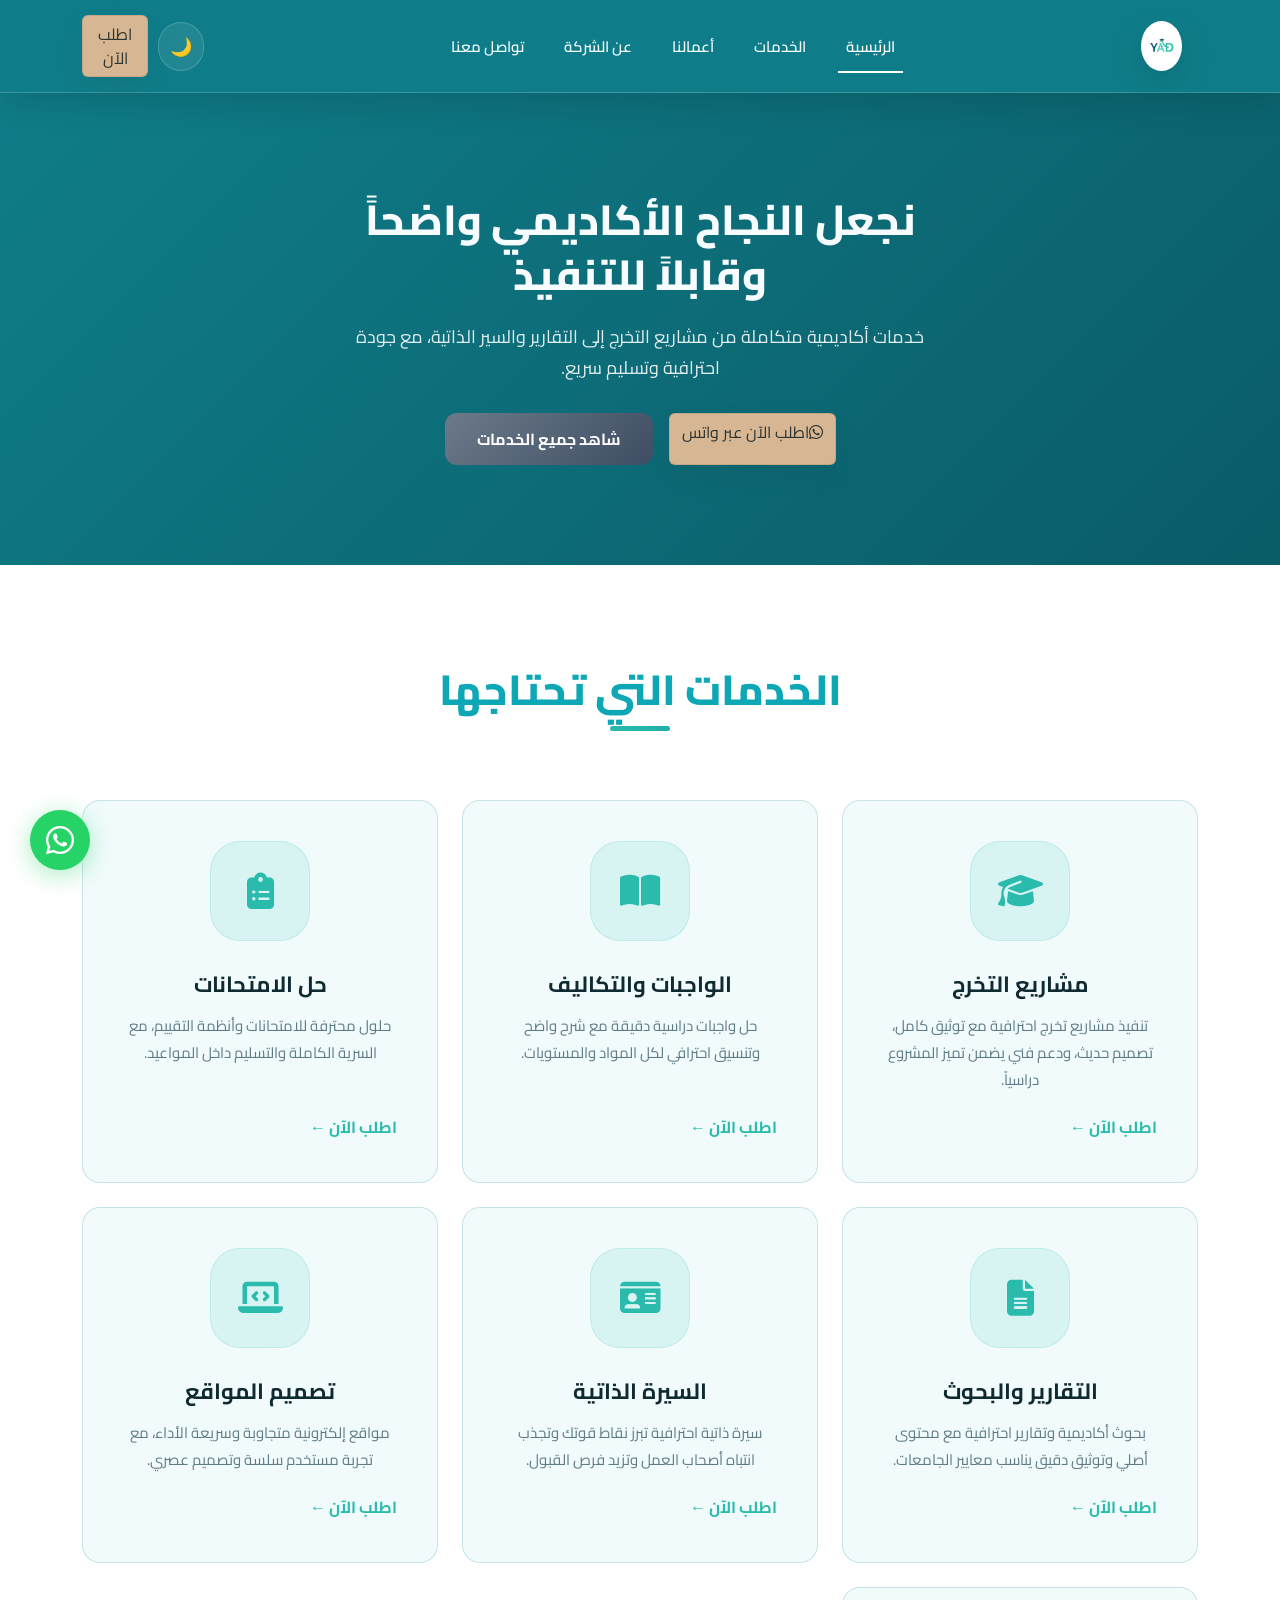
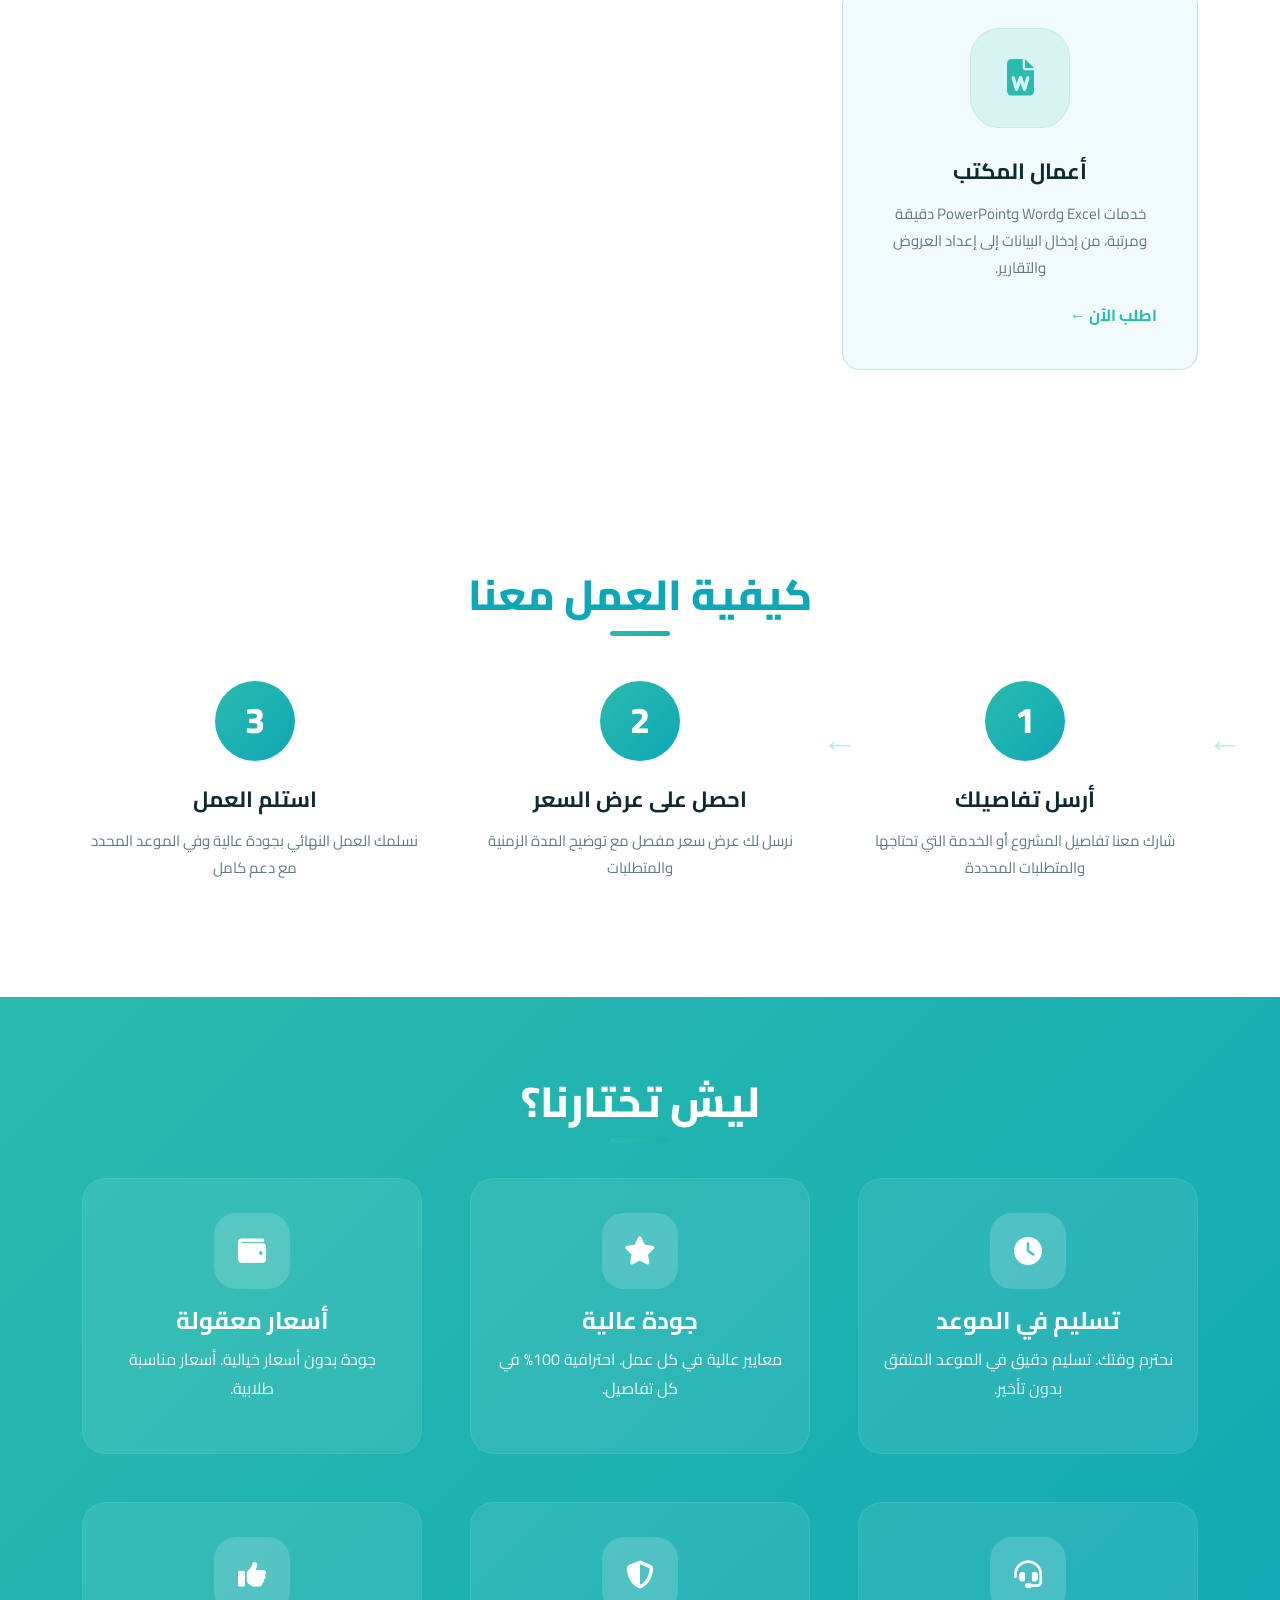
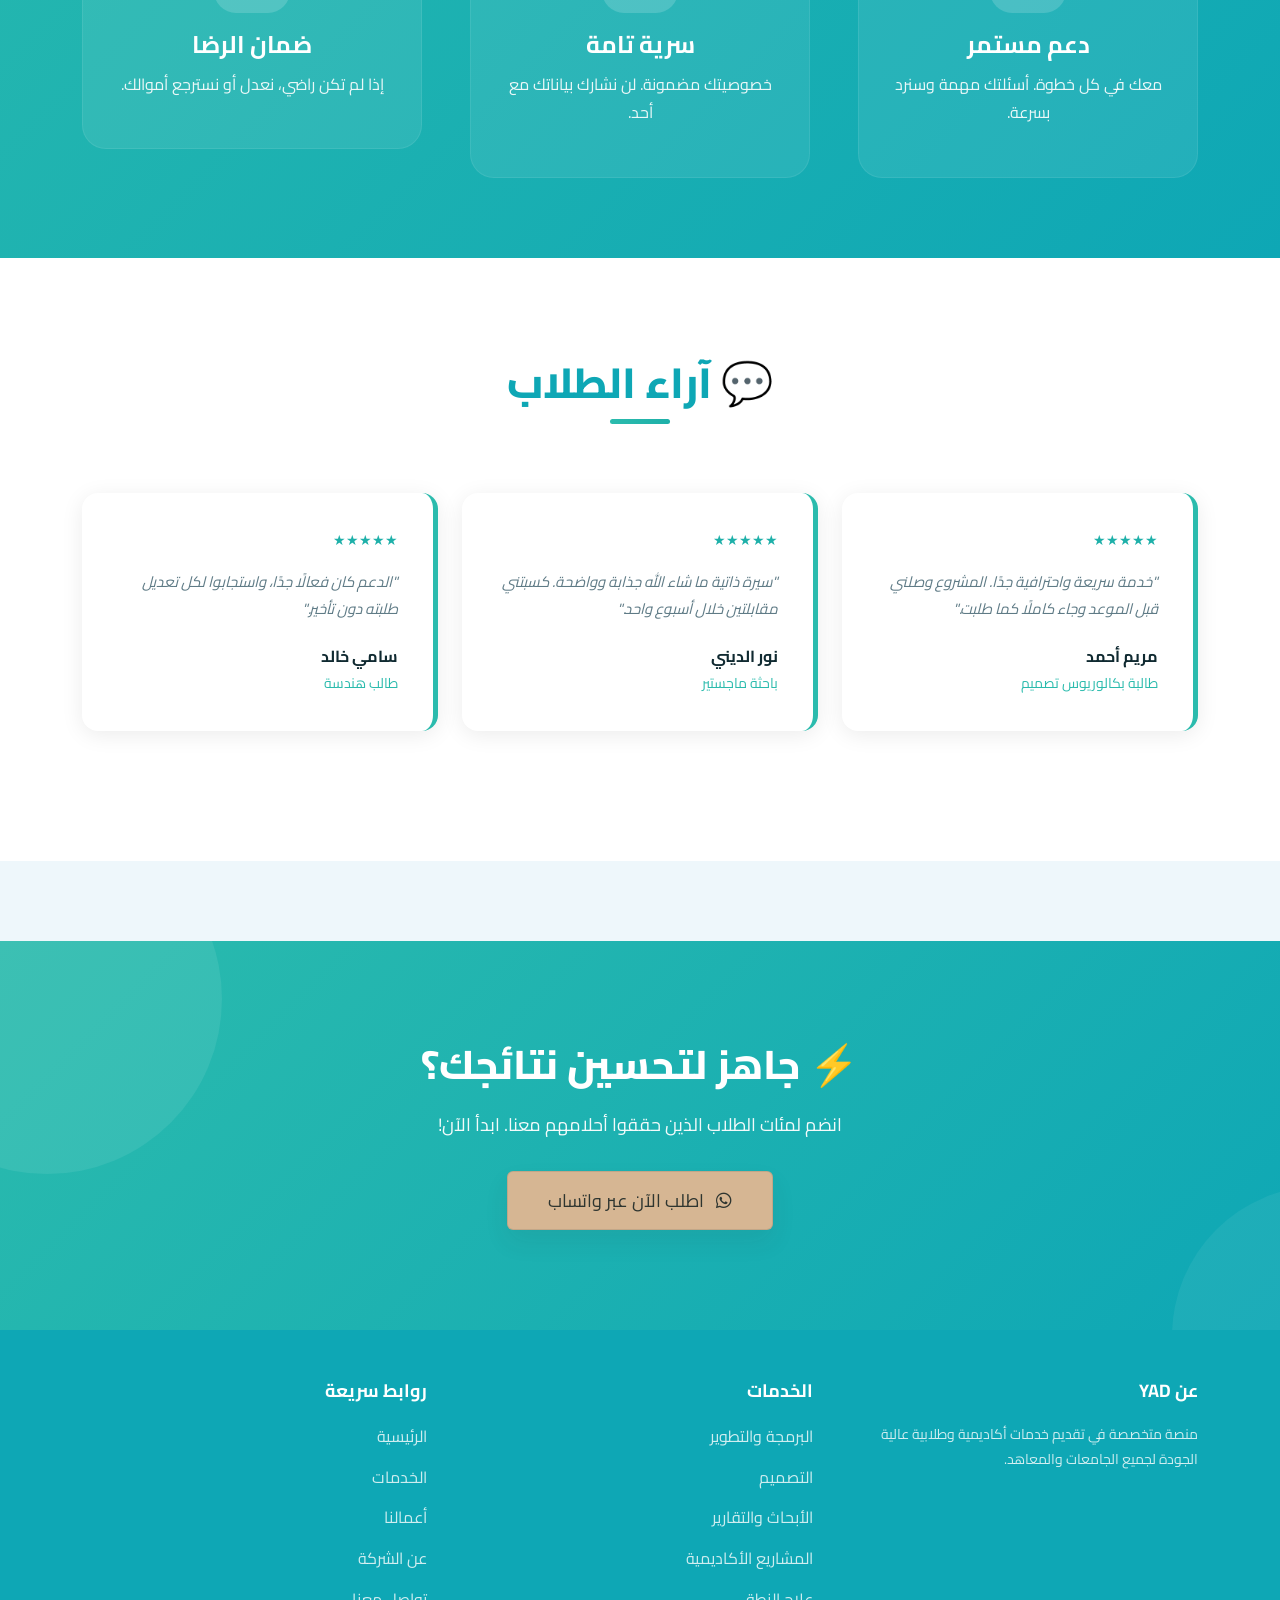
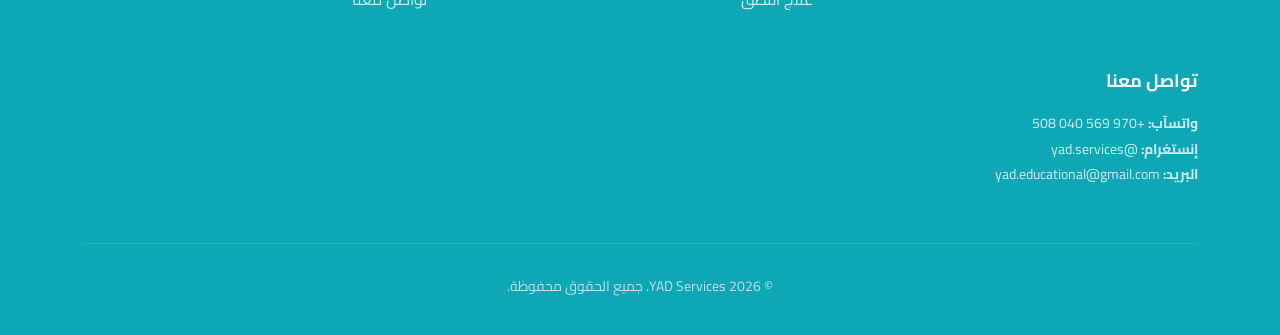
==== commit 1fed1e2b: "Refine homepage UX: professional service icons, trust cards, and testimonials" ====
--- a/index.html
+++ b/index.html
@@ -149,7 +149,7 @@
                 <div class="col-lg-4 col-md-6">
                     <a href="service-details.html?service=assignments" class="text-decoration-none">
                         <div class="service-card">
-                            <div class="service-card-icon"><i class="fas fa-tasks"></i></div>
+                            <div class="service-card-icon"><i class="fas fa-book-open"></i></div>
                             <h3>الواجبات والتكاليف</h3>
                             <p>حل واجبات دراسية دقيقة مع شرح واضح وتنسيق احترافي لكل المواد والمستويات.</p>
                             <span class="service-card-link">اطلب الآن ←</span>
@@ -160,7 +160,7 @@
                 <div class="col-lg-4 col-md-6">
                     <a href="service-details.html?service=exams" class="text-decoration-none">
                         <div class="service-card">
-                            <div class="service-card-icon"><i class="fas fa-file-alt"></i></div>
+                            <div class="service-card-icon"><i class="fas fa-clipboard-list"></i></div>
                             <h3>حل الامتحانات</h3>
                             <p>حلول محترفة للامتحانات وأنظمة التقييم، مع السرية الكاملة والتسليم داخل المواعيد.</p>
                             <span class="service-card-link">اطلب الآن ←</span>
@@ -171,7 +171,7 @@
                 <div class="col-lg-4 col-md-6">
                     <a href="service-details.html?service=reports" class="text-decoration-none">
                         <div class="service-card">
-                            <div class="service-card-icon"><i class="fas fa-chart-bar"></i></div>
+                            <div class="service-card-icon"><i class="fas fa-file-lines"></i></div>
                             <h3>التقارير والبحوث</h3>
                             <p>بحوث أكاديمية وتقارير احترافية مع محتوى أصلي وتوثيق دقيق يناسب معايير الجامعات.</p>
                             <span class="service-card-link">اطلب الآن ←</span>
@@ -182,7 +182,7 @@
                 <div class="col-lg-4 col-md-6">
                     <a href="service-details.html?service=cv" class="text-decoration-none">
                         <div class="service-card">
-                            <div class="service-card-icon"><i class="fas fa-user-tie"></i></div>
+                            <div class="service-card-icon"><i class="fas fa-id-card"></i></div>
                             <h3>السيرة الذاتية</h3>
                             <p>سيرة ذاتية احترافية تبرز نقاط قوتك وتجذب انتباه أصحاب العمل وتزيد فرص القبول.</p>
                             <span class="service-card-link">اطلب الآن ←</span>
@@ -193,7 +193,7 @@
                 <div class="col-lg-4 col-md-6">
                     <a href="service-details.html?service=websites" class="text-decoration-none">
                         <div class="service-card">
-                            <div class="service-card-icon"><i class="fas fa-globe"></i></div>
+                            <div class="service-card-icon"><i class="fas fa-laptop-code"></i></div>
                             <h3>تصميم المواقع</h3>
                             <p>مواقع إلكترونية متجاوبة وسريعة الأداء، مع تجربة مستخدم سلسة وتصميم عصري.</p>
                             <span class="service-card-link">اطلب الآن ←</span>
@@ -256,7 +256,7 @@
             <div class="row g-5">
                 <div class="col-md-6 col-lg-4">
                     <div class="trust-card">
-                        <div class="trust-card-icon">⏰</div>
+                        <div class="trust-card-icon"><i class="fas fa-clock"></i></div>
                         <h4>تسليم في الموعد</h4>
                         <p>نحترم وقتك. تسليم دقيق في الموعد المتفق بدون تأخير.</p>
                     </div>
@@ -264,7 +264,7 @@
 
                 <div class="col-md-6 col-lg-4">
                     <div class="trust-card">
-                        <div class="trust-card-icon">⭐</div>
+                        <div class="trust-card-icon"><i class="fas fa-star"></i></div>
                         <h4>جودة عالية</h4>
                         <p>معايير عالية في كل عمل. احترافية 100% في كل تفاصيل.</p>
                     </div>
@@ -272,7 +272,7 @@
 
                 <div class="col-md-6 col-lg-4">
                     <div class="trust-card">
-                        <div class="trust-card-icon">💰</div>
+                        <div class="trust-card-icon"><i class="fas fa-wallet"></i></div>
                         <h4>أسعار معقولة</h4>
                         <p>جودة بدون أسعار خيالية. أسعار مناسبة طلابية.</p>
                     </div>
@@ -280,7 +280,7 @@
 
                 <div class="col-md-6 col-lg-4">
                     <div class="trust-card">
-                        <div class="trust-card-icon">🤝</div>
+                        <div class="trust-card-icon"><i class="fas fa-headset"></i></div>
                         <h4>دعم مستمر</h4>
                         <p>معك في كل خطوة. أسئلتك مهمة وسنرد بسرعة.</p>
                     </div>
@@ -288,7 +288,7 @@
 
                 <div class="col-md-6 col-lg-4">
                     <div class="trust-card">
-                        <div class="trust-card-icon">🔒</div>
+                        <div class="trust-card-icon"><i class="fas fa-shield-alt"></i></div>
                         <h4>سرية تامة</h4>
                         <p>خصوصيتك مضمونة. لن نشارك بياناتك مع أحد.</p>
                     </div>
@@ -296,7 +296,7 @@
 
                 <div class="col-md-6 col-lg-4">
                     <div class="trust-card">
-                        <div class="trust-card-icon">✅</div>
+                        <div class="trust-card-icon"><i class="fas fa-thumbs-up"></i></div>
                         <h4>ضمان الرضا</h4>
                         <p>إذا لم تكن راضي، نعدل أو نسترجع أموالك.</p>
                     </div>
@@ -311,14 +311,35 @@
 
             <h2 class="section-title">💬 آراء الطلاب</h2>
 
-            <div style="text-align: center; padding: 60px 30px; background-color: #f8f9fa; border-radius: 15px; margin-top: 40px;">
-                <div style="font-size: 36px; margin-bottom: 20px;">📝</div>
-                <h3 style="color: #666; margin-bottom: 10px;">سيتم إضافة آراء طلابنا قريباً</h3>
-                <p style="color: #888; font-size: 16px;">نحن نعمل على جمع آراء طلابنا الفعليين. استخدم خدماتنا وشارك رأيك معنا!
-                </p>
-                <a href="https://wa.me/970569040508?text=أنا%20استخدمت%20الخدمة%20وأريد%20أن%20أشارك%20رأيي" class="btn btn-whatsapp mt-4">
-                    شارك رأيك معنا
-                </a>
+            <div class="row g-4 mt-5">
+                <div class="col-lg-4">
+                    <div class="testimonial-card">
+                        <div class="testimonial-stars">★★★★★</div>
+                        <p class="testimonial-text">"خدمة سريعة واحترافية جدًا. المشروع وصلني قبل الموعد وجاء كاملًا كما طلبت."
+                        </p>
+                        <div class="testimonial-author">مريم أحمد</div>
+                        <div class="testimonial-author-title">طالبة بكالوريوس تصميم</div>
+                    </div>
+                </div>
+
+                <div class="col-lg-4">
+                    <div class="testimonial-card">
+                        <div class="testimonial-stars">★★★★★</div>
+                        <p class="testimonial-text">"سيرة ذاتية ما شاء الله جذابة وواضحة. كسبتني مقابلتين خلال أسبوع واحد."
+                        </p>
+                        <div class="testimonial-author">نور الديني</div>
+                        <div class="testimonial-author-title">باحثة ماجستير</div>
+                    </div>
+                </div>
+
+                <div class="col-lg-4">
+                    <div class="testimonial-card">
+                        <div class="testimonial-stars">★★★★★</div>
+                        <p class="testimonial-text">"الدعم كان فعالًا جدًا، واستجابوا لكل تعديل طلبته دون تأخير."</p>
+                        <div class="testimonial-author">سامي خالد</div>
+                        <div class="testimonial-author-title">طالب هندسة</div>
+                    </div>
+                </div>
             </div>
 
         </div>
--- a/css/style.css
+++ b/css/style.css
@@ -494,19 +494,26 @@
 }
 
 .service-card-icon {
-    width: 80px;
-    height: 6px;
-    background: linear-gradient(90deg, var(--accent-color), var(--primary-color));
-    border-radius: 999px;
+    width: 100px;
+    height: 100px;
+    border-radius: 30px;
     margin: 0 auto 30px;
-    display: block;
-    font-size: 0;
-    color: transparent;
+    display: grid;
+    place-items: center;
+    background: rgba(30, 176, 169, 0.12);
+    color: var(--primary-color);
+    font-size: 36px;
+    box-shadow: inset 0 0 0 1px rgba(30, 176, 169, 0.12);
     transition: var(--transition);
 }
 
 .service-card:hover .service-card-icon {
-    transform: scaleX(1.05);
+    transform: translateY(-3px);
+    background: rgba(30, 176, 169, 0.18);
+}
+
+.service-card-icon i {
+    font-size: 36px;
 }
 
 .service-card h3 {
@@ -715,12 +722,32 @@
 
 .trust-card {
     text-align: center;
+    padding: 35px 25px;
+    background: rgba(255, 255, 255, 0.08);
+    border-radius: 24px;
+    box-shadow: inset 0 0 0 1px rgba(255, 255, 255, 0.08);
+    transition: var(--transition);
+}
+
+.trust-card:hover {
+    transform: translateY(-6px);
+    box-shadow: 0 20px 40px rgba(0, 0, 0, 0.12);
 }
 
 .trust-card-icon {
-    font-size: 48px;
-    margin-bottom: 15px;
-    display: block;
+    width: 76px;
+    height: 76px;
+    margin: 0 auto 18px;
+    display: grid;
+    place-items: center;
+    background: rgba(255, 255, 255, 0.16);
+    border-radius: 22px;
+    font-size: 32px;
+    color: #fff;
+}
+
+.trust-card-icon i {
+    font-size: 28px;
 }
 
 .trust-card h4 {
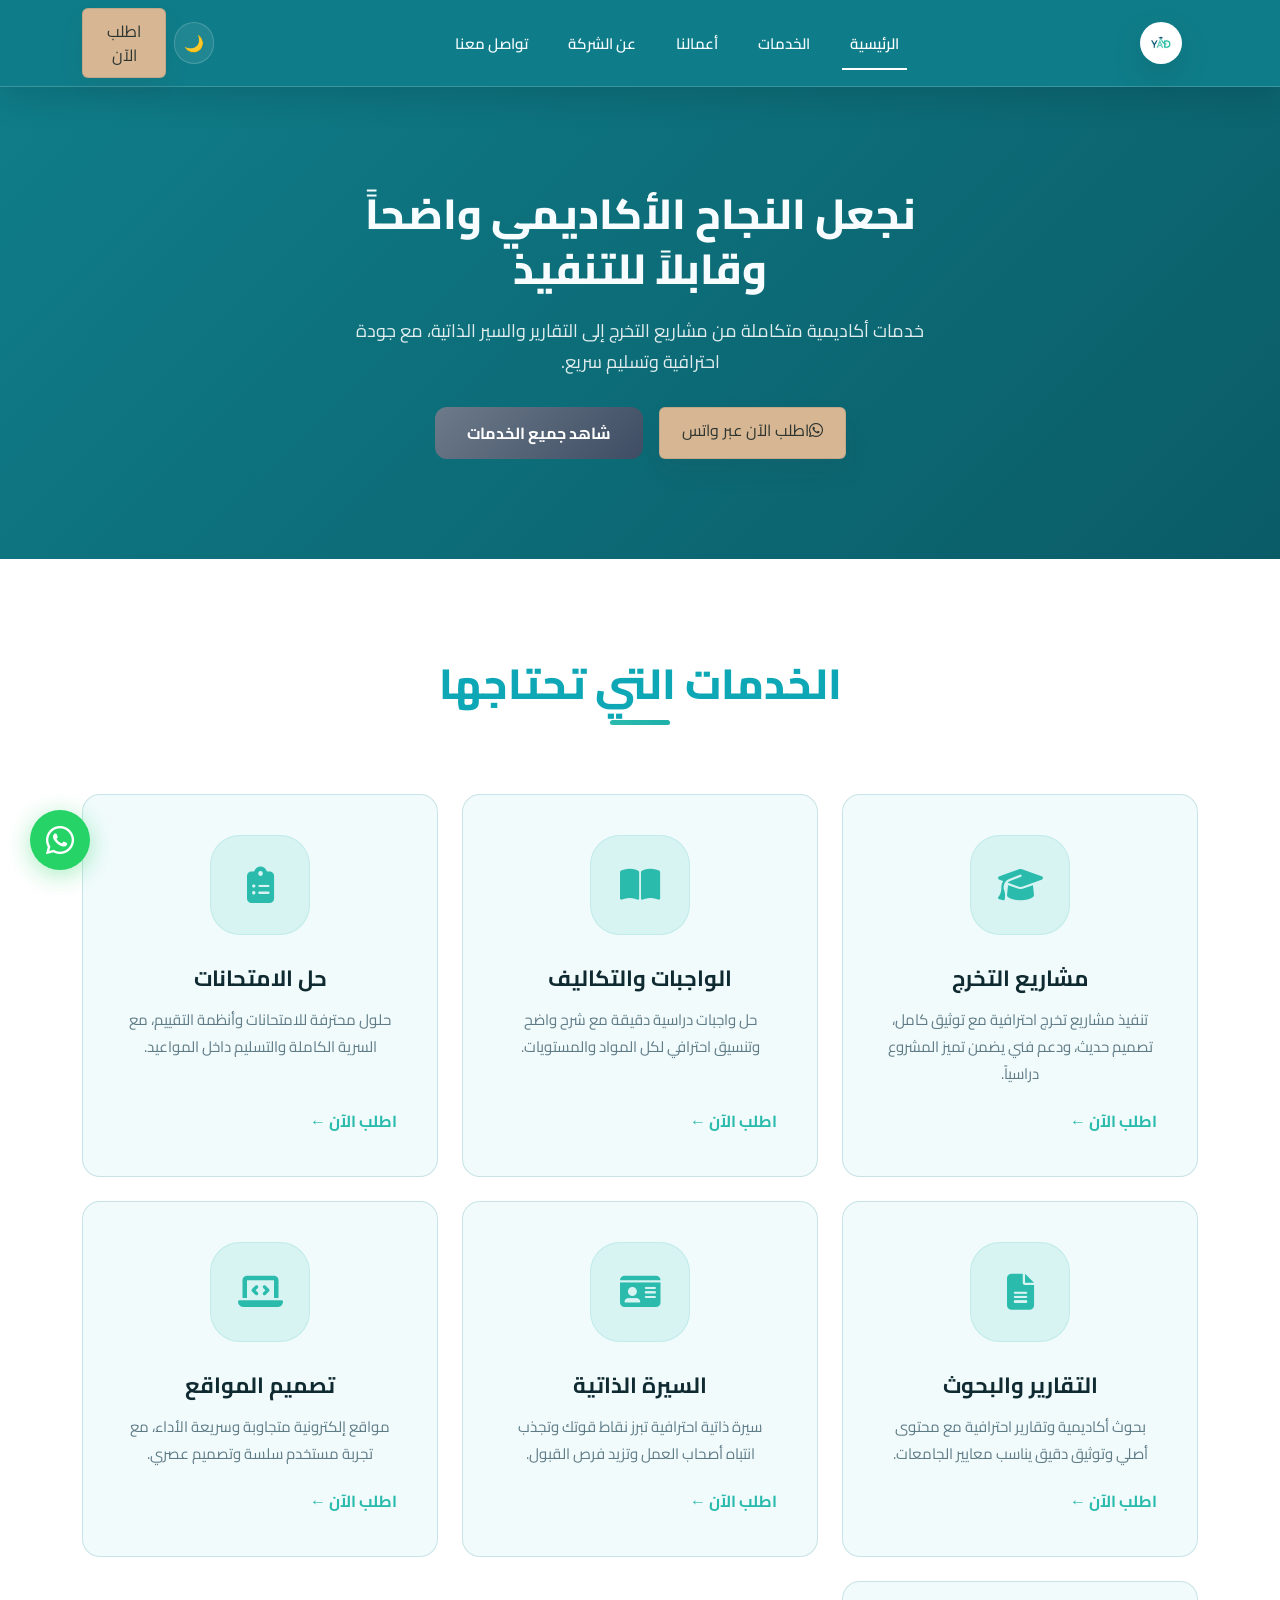
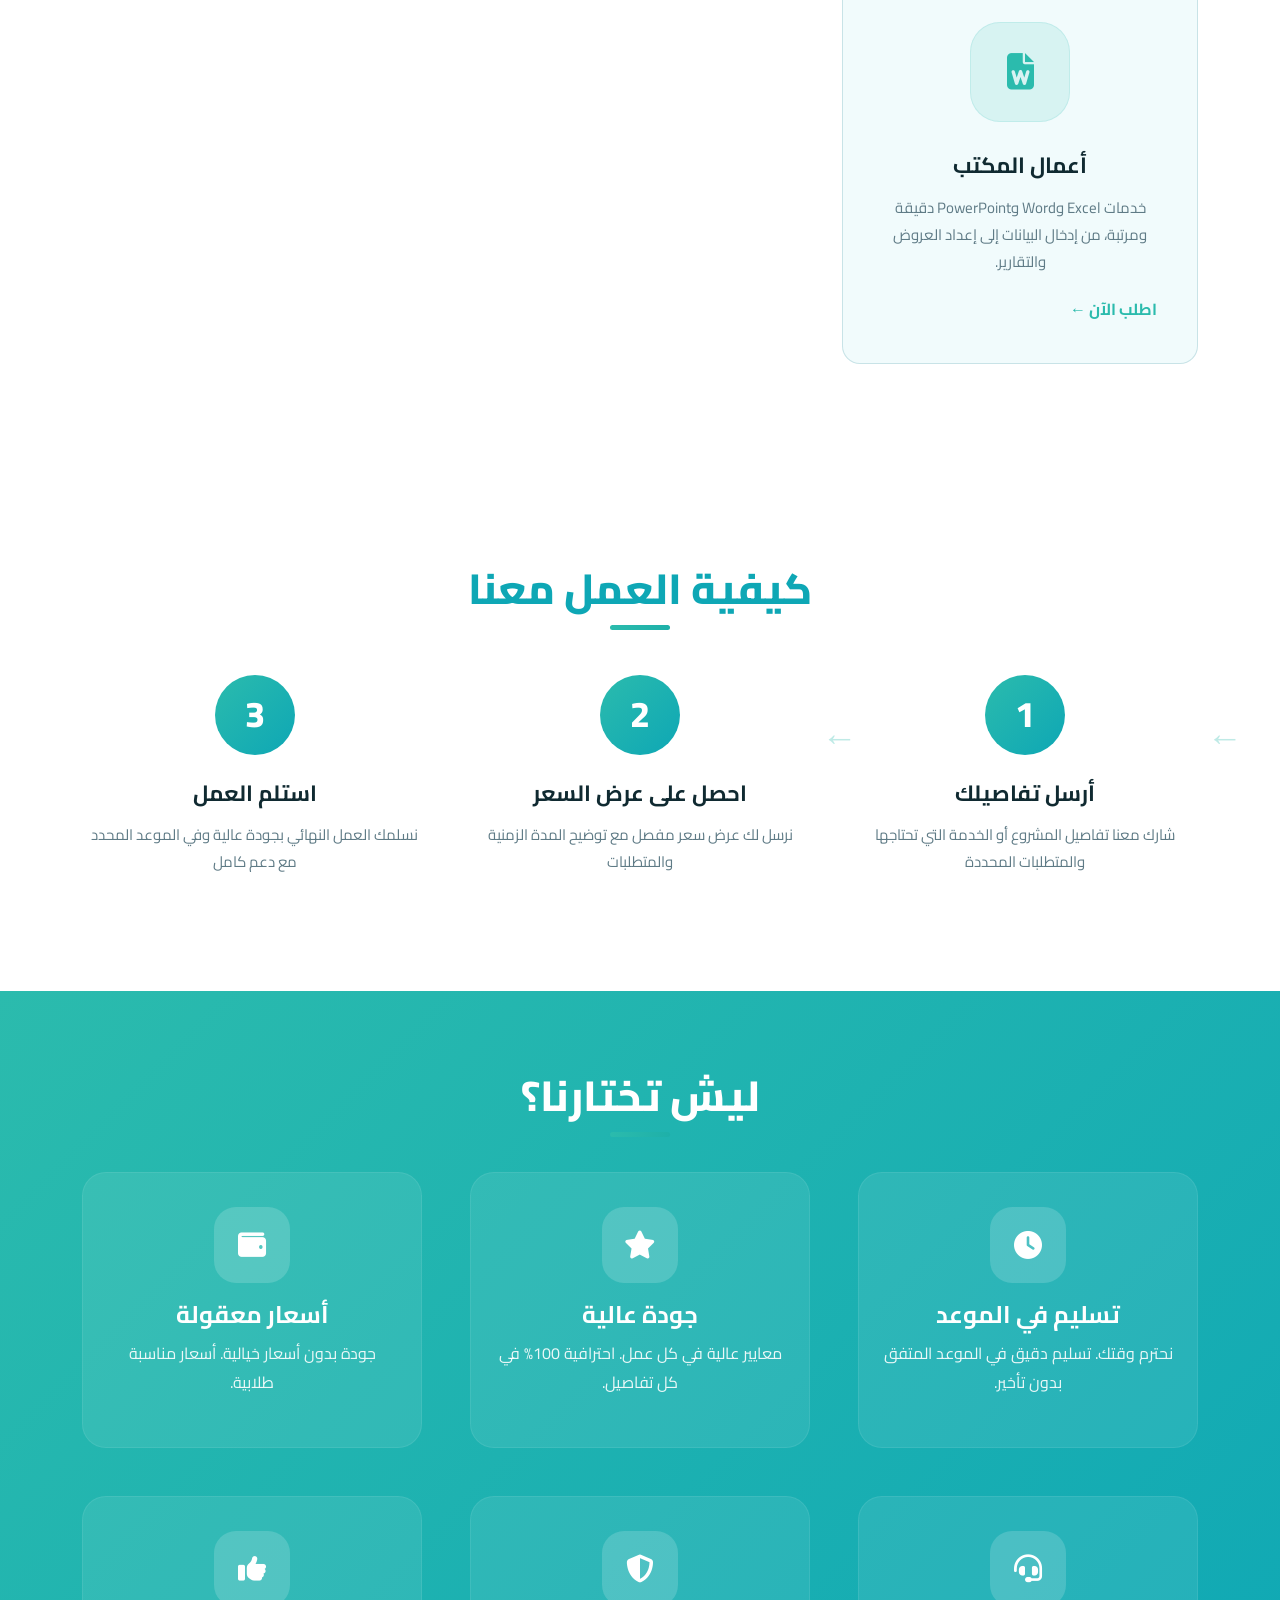
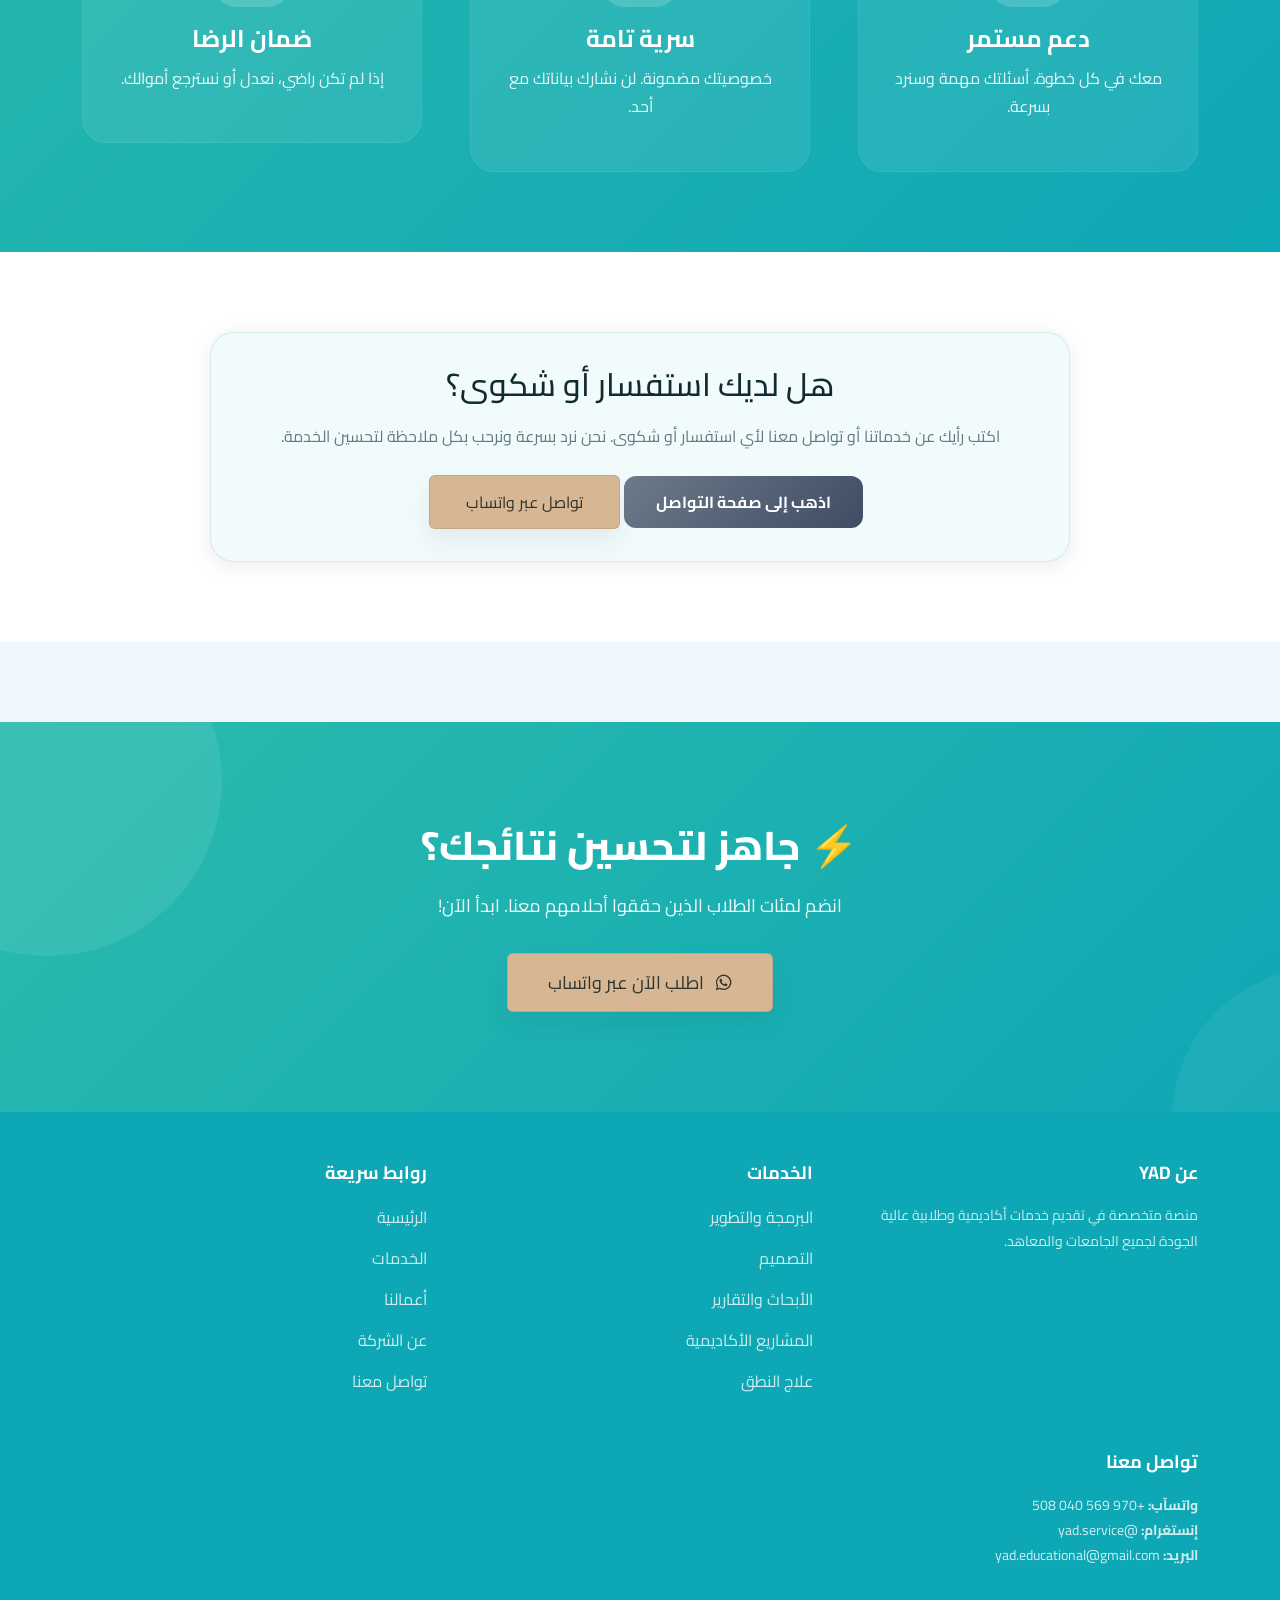
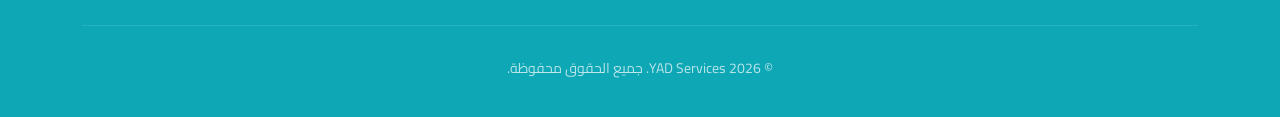
==== commit 6a9f9eb4: "Update Instagram and WhatsApp links with new URLs" ====
--- a/index.html
+++ b/index.html
@@ -305,43 +305,16 @@
         </div>
     </section>
 
-    <!-- TESTIMONIALS SECTION -->
-    <section class="testimonials-section">
-        <div class="container">
-
-            <h2 class="section-title">💬 آراء الطلاب</h2>
-
-            <div class="row g-4 mt-5">
-                <div class="col-lg-4">
-                    <div class="testimonial-card">
-                        <div class="testimonial-stars">★★★★★</div>
-                        <p class="testimonial-text">"خدمة سريعة واحترافية جدًا. المشروع وصلني قبل الموعد وجاء كاملًا كما طلبت."
-                        </p>
-                        <div class="testimonial-author">مريم أحمد</div>
-                        <div class="testimonial-author-title">طالبة بكالوريوس تصميم</div>
-                    </div>
-                </div>
-
-                <div class="col-lg-4">
-                    <div class="testimonial-card">
-                        <div class="testimonial-stars">★★★★★</div>
-                        <p class="testimonial-text">"سيرة ذاتية ما شاء الله جذابة وواضحة. كسبتني مقابلتين خلال أسبوع واحد."
-                        </p>
-                        <div class="testimonial-author">نور الديني</div>
-                        <div class="testimonial-author-title">باحثة ماجستير</div>
-                    </div>
-                </div>
-
-                <div class="col-lg-4">
-                    <div class="testimonial-card">
-                        <div class="testimonial-stars">★★★★★</div>
-                        <p class="testimonial-text">"الدعم كان فعالًا جدًا، واستجابوا لكل تعديل طلبته دون تأخير."</p>
-                        <div class="testimonial-author">سامي خالد</div>
-                        <div class="testimonial-author-title">طالب هندسة</div>
-                    </div>
-                </div>
-            </div>
-
+    <!-- FEEDBACK BOX SECTION -->
+    <section class="feedback-section">
+        <div class="container">
+            <div class="feedback-card">
+                <h2>هل لديك استفسار أو شكوى؟</h2>
+                <p>اكتب رأيك عن خدماتنا أو تواصل معنا لأي استفسار أو شكوى. نحن نرد بسرعة ونرحب بكل ملاحظة لتحسين الخدمة.
+                </p>
+                <a href="contact.html" class="btn btn-secondary">اذهب إلى صفحة التواصل</a>
+                <a href="https://wa.me/970569040508?text=مرحبًا%20أرغب%20في%20إرسال%20رأيي%20أو%20طرح%20استفسار" class="btn btn-whatsapp" style="margin-left: 12px;">تواصل عبر واتساب</a>
+            </div>
         </div>
     </section>
 
@@ -403,7 +376,7 @@
                     <h4>تواصل معنا</h4>
                     <p>
                         <strong>واتسآب:</strong> <a href="https://wa.me/970569040508">+970 569 040 508</a><br>
-                        <strong>إنستغرام:</strong> <a href="https://instagram.com/yad.services">@yad.services</a><br>
+                        <strong>إنستغرام:</strong> <a href="https://www.instagram.com/yad.service?igsh=bHN2eTdzdmlxYmIx">@yad.service</a><br>
                         <strong>البريد:</strong> <a href="mailto:yad.educational@gmail.com">yad.educational@gmail.com</a>
                     </p>
                 </div>
--- a/css/style.css
+++ b/css/style.css
@@ -100,7 +100,7 @@
     background: var(--navbar-bg);
     color: var(--nav-text);
     box-shadow: var(--shadow-md);
-    padding: 15px 0;
+    padding: 8px 0;
     position: sticky;
     top: 0;
     z-index: 100;
@@ -112,6 +112,8 @@
     display: flex;
     align-items: center;
     gap: 1rem;
+    justify-content: space-between;
+    flex-wrap: nowrap;
 }
 
 .navbar-brand {
@@ -124,11 +126,15 @@
 }
 
 .navbar-brand img {
-    height: 50px;
-    width: 50px;
-    border-radius: 50%;
+    width: 42px;
+    height: 42px;
+    min-width: 42px;
+    min-height: 42px;
+    display: block;
+    border-radius: 50% !important;
     object-fit: cover;
     box-shadow: var(--shadow-md);
+    flex-shrink: 0;
 }
 
 .navbar-brand-text {
@@ -212,6 +218,7 @@
     color: var(--whatsapp-text);
     border: 1px solid rgba(46, 53, 48, 0.12);
     box-shadow: 0 12px 24px rgba(46, 53, 48, 0.08);
+    padding: 10px 22px;
 }
 
 .btn-whatsapp:hover {
@@ -241,7 +248,7 @@
 .nav-actions {
     display: flex;
     align-items: center;
-    gap: 10px;
+    gap: 8px;
 }
 
 .btn-theme-toggle {
@@ -249,13 +256,13 @@
     color: var(--nav-text);
     border: 1px solid rgba(255, 255, 255, 0.18);
     border-radius: 999px;
-    padding: 10px 14px;
-    min-width: 46px;
+    padding: 8px 11px;
+    min-width: 40px;
     display: inline-flex;
     align-items: center;
     justify-content: center;
     transition: var(--transition);
-    font-size: 18px;
+    font-size: 16px;
     backdrop-filter: blur(10px);
 }
 
@@ -702,6 +709,40 @@
 .testimonial-author-title {
     color: var(--primary-color);
     font-size: 14px;
+}
+
+.feedback-section {
+    padding: 80px 0;
+    background: var(--surface);
+}
+
+.feedback-card {
+    max-width: 860px;
+    margin: 0 auto;
+    padding: 32px 30px;
+    border-radius: 24px;
+    border: 1px solid rgba(15, 119, 133, 0.12);
+    background: var(--surface-alt);
+    box-shadow: var(--shadow-sm);
+    text-align: center;
+}
+
+.feedback-card h2 {
+    font-size: 32px;
+    margin-bottom: 18px;
+    color: var(--text-dark);
+}
+
+.feedback-card p {
+    color: var(--text-muted);
+    font-size: 16px;
+    margin-bottom: 25px;
+    line-height: 1.8;
+}
+
+.feedback-card .btn-whatsapp {
+    padding: 14px 36px;
+    font-size: 16px;
 }
 
 
@@ -1380,6 +1421,40 @@
     font-size: 14px;
 }
 
+.contact-social {
+    display: flex;
+    justify-content: center;
+    flex-wrap: wrap;
+    gap: 15px;
+}
+
+.contact-social-link {
+    display: inline-flex;
+    align-items: center;
+    gap: 10px;
+    padding: 14px 24px;
+    border-radius: 999px;
+    background: var(--surface-alt);
+    color: var(--text-dark);
+    font-weight: 700;
+    border: 1px solid rgba(15, 119, 133, 0.12);
+    transition: var(--transition);
+}
+
+.contact-social-link:hover {
+    transform: translateY(-2px);
+    box-shadow: var(--shadow-sm);
+}
+
+.contact-social-link.whatsapp {
+    background: rgba(214, 182, 147, 0.14);
+    border-color: rgba(214, 182, 147, 0.4);
+}
+
+.contact-social-link i {
+    font-size: 18px;
+}
+
 
 /* ================================
    BREADCRUMB
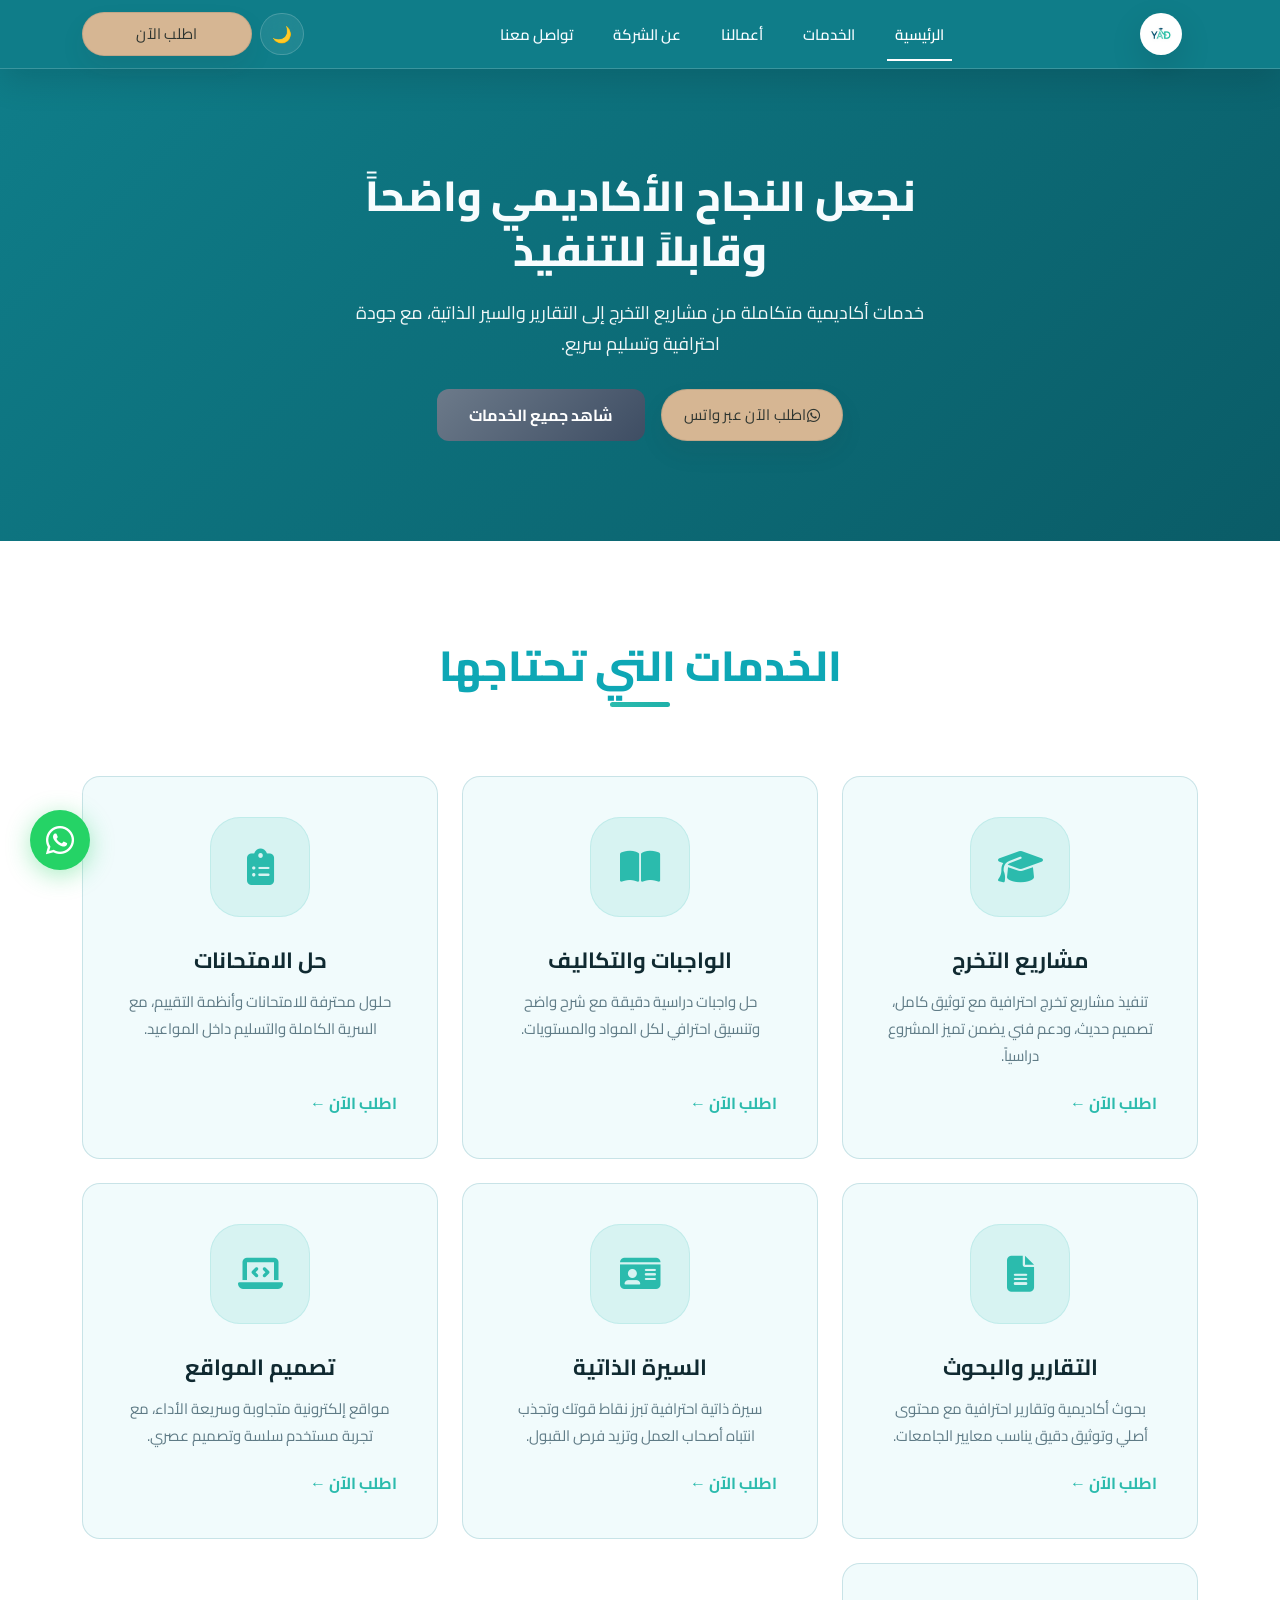
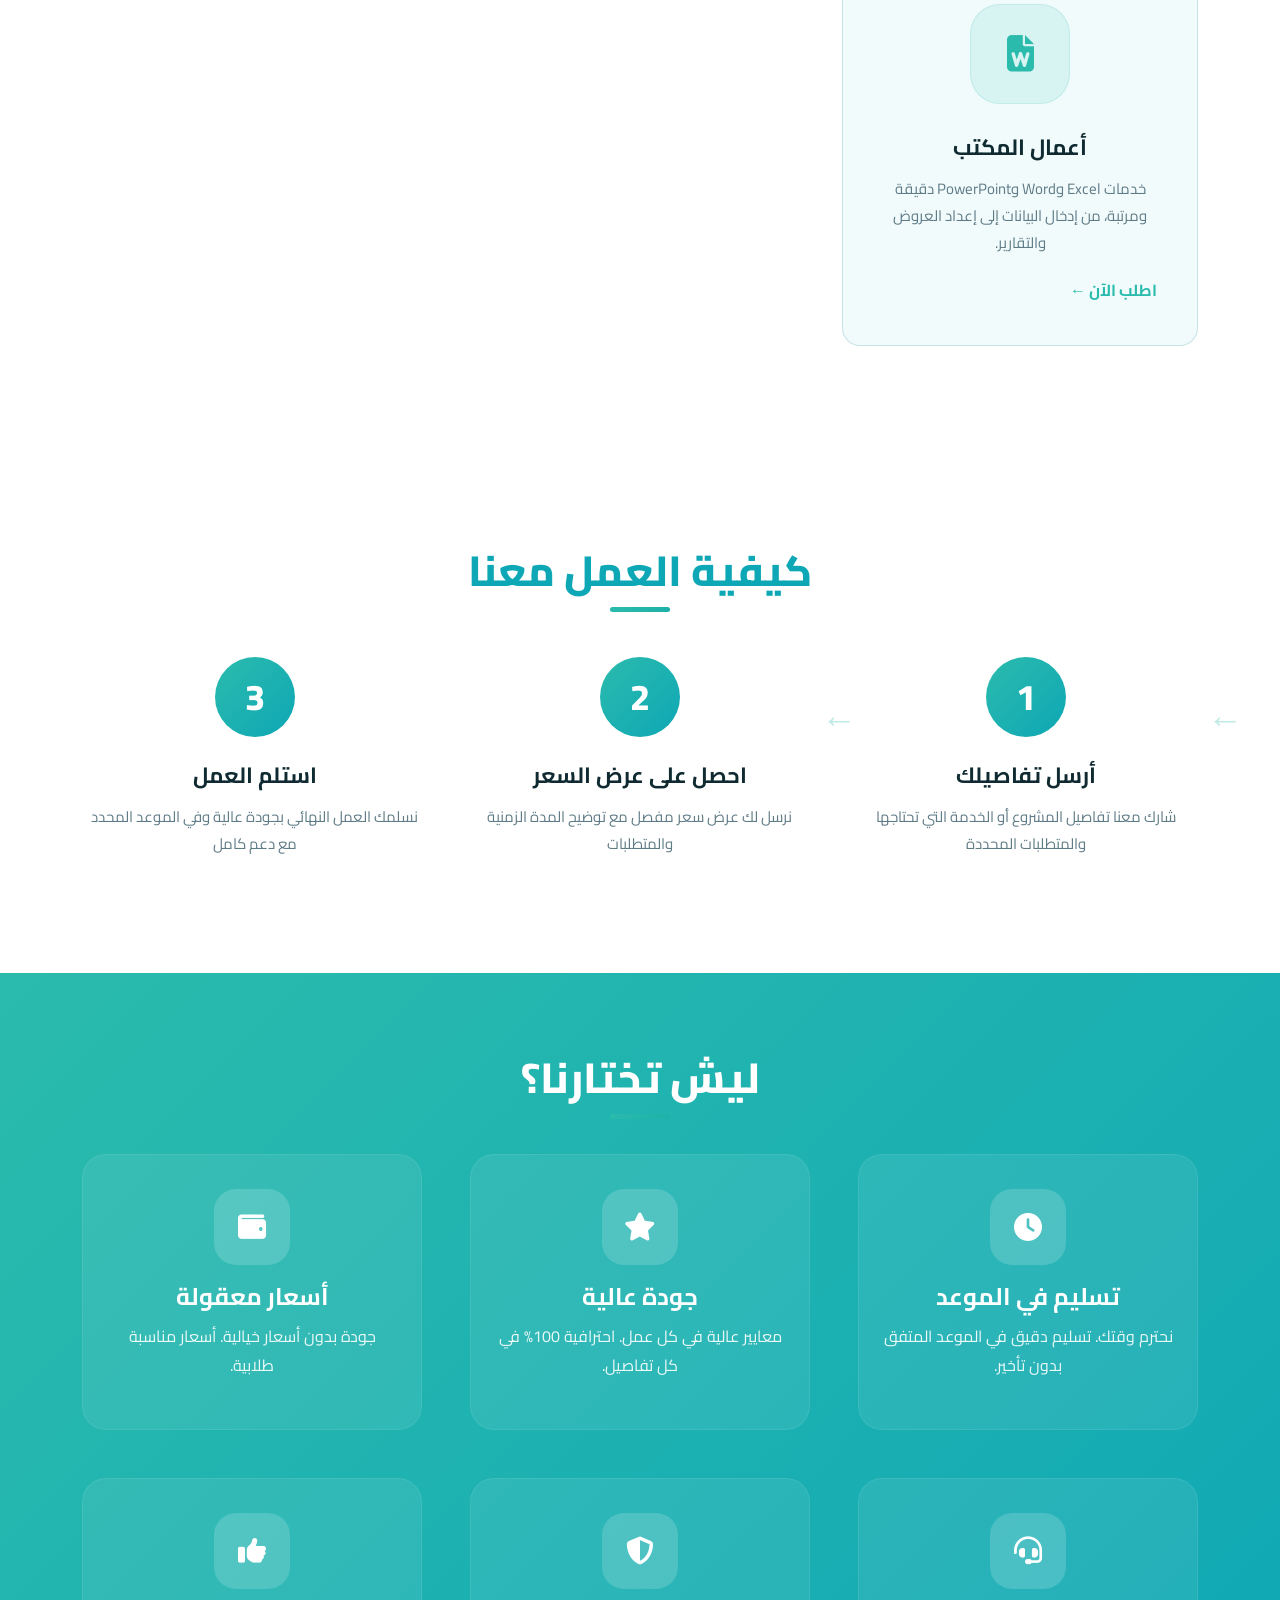
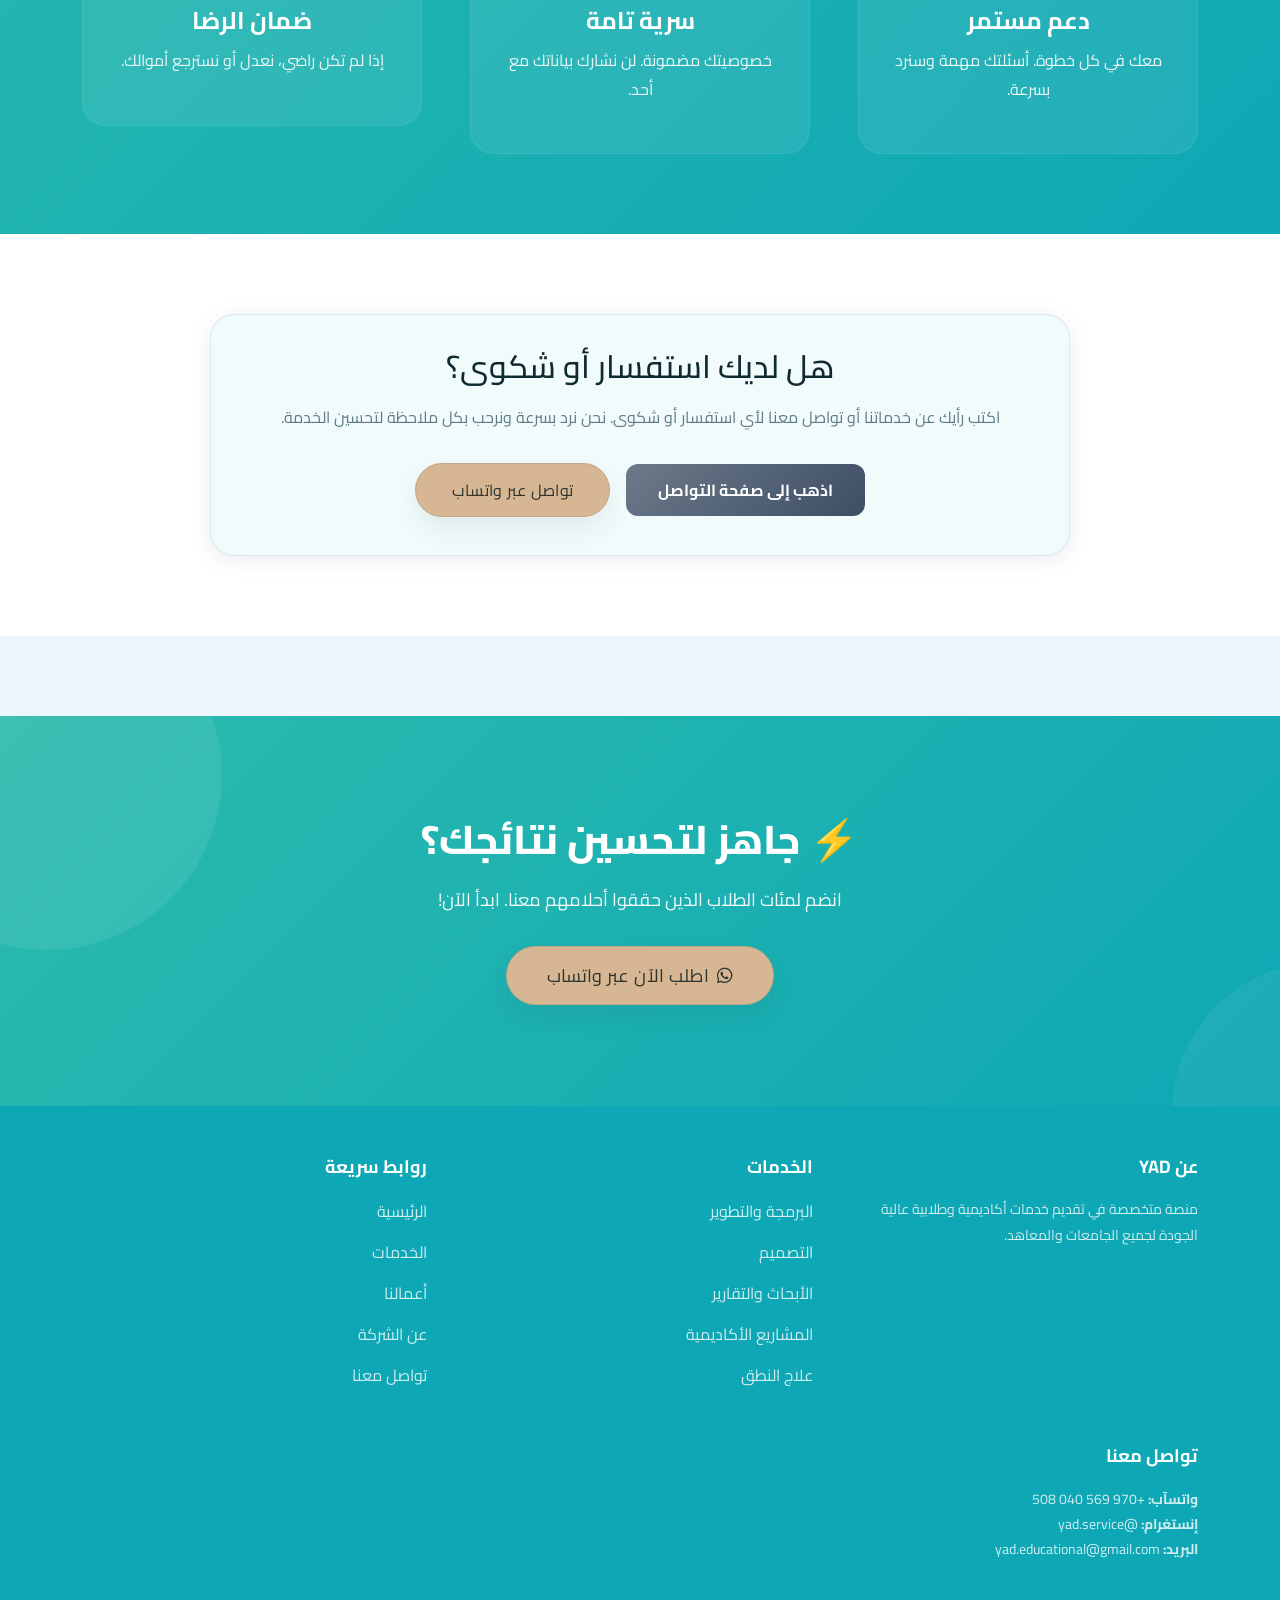
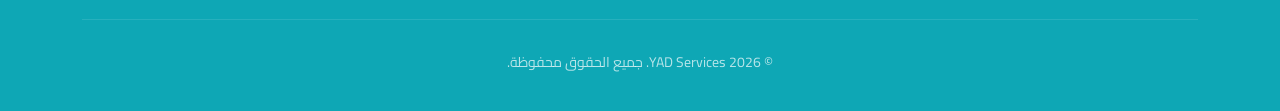
==== commit 3607cbb8: "fix: mobile button layout and side padding" ====
--- a/index.html
+++ b/index.html
@@ -313,7 +313,7 @@
                 <p>اكتب رأيك عن خدماتنا أو تواصل معنا لأي استفسار أو شكوى. نحن نرد بسرعة ونرحب بكل ملاحظة لتحسين الخدمة.
                 </p>
                 <a href="contact.html" class="btn btn-secondary">اذهب إلى صفحة التواصل</a>
-                <a href="https://wa.me/970569040508?text=مرحبًا%20أرغب%20في%20إرسال%20رأيي%20أو%20طرح%20استفسار" class="btn btn-whatsapp" style="margin-left: 12px;">تواصل عبر واتساب</a>
+                <a href="https://wa.me/970569040508?text=مرحبًا%20أرغب%20في%20إرسال%20رأيي%20أو%20طرح%20استفسار" class="btn btn-whatsapp">تواصل عبر واتساب</a>
             </div>
         </div>
     </section>
--- a/css/style.css
+++ b/css/style.css
@@ -33,6 +33,10 @@
     --shadow-sm: 0 4px 22px rgba(0, 0, 0, 0.08);
     --shadow-md: 0 12px 34px rgba(0, 0, 0, 0.12);
     --shadow-lg: 0 24px 60px rgba(0, 0, 0, 0.16);
+    --shadow-beige: 0 18px 40px rgba(214, 182, 147, 0.24);
+    --shadow-beige-soft: 0 12px 28px rgba(214, 182, 147, 0.18);
+    --hover-beige: rgba(214, 182, 147, 0.18);
+    --hover-beige-strong: rgba(214, 182, 147, 0.26);
     --transition: all 0.3s cubic-bezier(0.25, 0.46, 0.45, 0.94);
 }
 
@@ -55,10 +59,15 @@
     --shadow-sm: 0 4px 22px rgba(0, 0, 0, 0.28);
     --shadow-md: 0 10px 30px rgba(0, 0, 0, 0.38);
     --shadow-lg: 0 20px 50px rgba(0, 0, 0, 0.45);
+    --shadow-beige: 0 18px 40px rgba(214, 182, 147, 0.24);
+    --shadow-beige-soft: 0 12px 28px rgba(214, 182, 147, 0.18);
+    --hover-beige: rgba(214, 182, 147, 0.16);
+    --hover-beige-strong: rgba(214, 182, 147, 0.24);
 }
 
 html {
     scroll-behavior: smooth;
+    overflow-x: hidden;
 }
 
 body {
@@ -70,6 +79,7 @@
     direction: rtl;
     text-align: right;
     transition: background 0.35s ease, color 0.35s ease;
+    overflow-x: hidden;
 }
 
 body::before {
@@ -106,6 +116,8 @@
     z-index: 100;
     backdrop-filter: blur(10px);
     border-bottom: 1px solid var(--nav-border);
+    animation: slideInDown 0.8s ease both;
+    will-change: transform, opacity;
 }
 
 .navbar .container {
@@ -151,7 +163,7 @@
 }
 
 .nav-link:hover {
-    color: var(--accent-color) !important;
+    color: var(--whatsapp-bg) !important;
     transform: translateY(-2px);
 }
 
@@ -162,7 +174,7 @@
     height: 2px;
     bottom: -5px;
     right: 0;
-    background: var(--primary-color);
+    background: var(--whatsapp-bg);
     transition: width 0.3s ease;
 }
 
@@ -219,12 +231,24 @@
     border: 1px solid rgba(46, 53, 48, 0.12);
     box-shadow: 0 12px 24px rgba(46, 53, 48, 0.08);
     padding: 10px 22px;
+    display: inline-flex;
+    align-items: center;
+    justify-content: center;
+    min-width: 150px;
+    border-radius: 999px;
+    font-size: 15px;
+    letter-spacing: 0.02em;
+}
+
+.nav-actions .btn-whatsapp {
+    min-width: 170px;
+    padding: 10px 26px;
 }
 
 .btn-whatsapp:hover {
     background: var(--whatsapp-hover);
     color: var(--whatsapp-text);
-    transform: translateY(-2px);
+    transform: translateY(-2px) scale(1.01);
     border-color: rgba(46, 53, 48, 0.16);
 }
 
@@ -362,6 +386,8 @@
     font-weight: 800;
     line-height: 1.3;
     margin-bottom: 20px;
+    animation: fadeInUp 0.9s ease both;
+    animation-delay: 0.15s;
 }
 
 .hero p {
@@ -370,10 +396,14 @@
     opacity: 0.92;
     line-height: 1.7;
     color: rgba(255, 255, 255, 0.95);
+    animation: fadeInUp 1s ease both;
+    animation-delay: 0.3s;
 }
 
 .hero-buttons {
     gap: 15px;
+    animation: fadeInUp 1.2s ease both;
+    animation-delay: 0.5s;
 }
 
 .hero-image img {
@@ -381,6 +411,8 @@
     box-shadow: var(--shadow-lg);
     max-height: 520px;
     object-fit: cover;
+    animation: fadeInRight 1s ease both;
+    animation-delay: 0.35s;
 }
 
 @media (max-width: 768px) {
@@ -476,6 +508,22 @@
     overflow: hidden;
 }
 
+.col-lg-4:nth-child(odd) .service-card::before {
+    background: linear-gradient(90deg, #d4b46a, #e8c97a);
+}
+
+.col-lg-4:nth-child(even) .service-card::before {
+    background: linear-gradient(90deg, #2bbbad, #1ea99c);
+}
+
+.col-lg-4:nth-child(odd) .service-card:hover {
+    border-color: #d4b46a;
+}
+
+.col-lg-4:nth-child(even) .service-card:hover {
+    border-color: #2bbbad;
+}
+
 .service-card::before {
     content: '';
     position: absolute;
@@ -491,7 +539,7 @@
 
 .service-card:hover {
     transform: translateY(-15px);
-    box-shadow: var(--shadow-lg);
+    box-shadow: var(--shadow-beige);
     border-color: var(--primary-color);
 }
 
@@ -725,6 +773,27 @@
     background: var(--surface-alt);
     box-shadow: var(--shadow-sm);
     text-align: center;
+    transition: var(--transition);
+}
+
+.feedback-card .btn {
+    margin: 6px;
+}
+
+@media (max-width: 576px) {
+    .feedback-card {
+        padding: 24px 16px;
+    }
+    .feedback-card .btn {
+        display: block;
+        width: 100%;
+        margin: 8px 0;
+    }
+}
+
+.feedback-card:hover,
+.feedback-card:focus-within {
+    box-shadow: var(--shadow-sm);
 }
 
 .feedback-card h2 {
@@ -770,9 +839,10 @@
     transition: var(--transition);
 }
 
-.trust-card:hover {
+.trust-card:hover,
+.trust-card:focus-within {
     transform: translateY(-6px);
-    box-shadow: 0 20px 40px rgba(0, 0, 0, 0.12);
+    box-shadow: var(--shadow-md);
 }
 
 .trust-card-icon {
@@ -1013,9 +1083,10 @@
     cursor: pointer;
 }
 
-.service-detail-card:hover {
+.service-detail-card:hover,
+.service-detail-card:focus-within {
     transform: translateY(-10px);
-    box-shadow: var(--shadow-lg);
+    box-shadow: var(--shadow-md);
 }
 
 .service-detail-card-header {
@@ -1192,18 +1263,65 @@
 }
 
 .portfolio-card {
-    border-radius: 12px;
+    border-radius: 20px;
     overflow: hidden;
     box-shadow: var(--shadow-sm);
     transition: var(--transition);
-    height: 350px;
+    min-height: 320px;
     position: relative;
-    cursor: pointer;
+    cursor: default;
+    background: rgba(214, 182, 147, 0.12);
+    border: 1px dashed rgba(214, 182, 147, 0.45);
 }
 
 .portfolio-card:hover {
-    transform: scale(1.05);
-    box-shadow: var(--shadow-lg);
+    transform: translateY(-6px);
+    box-shadow: var(--shadow-beige);
+}
+
+.portfolio-card.placeholder {
+    border-radius: 22px;
+    background: rgba(255, 255, 255, 0.9);
+    border: 1px dashed rgba(214, 182, 147, 0.55);
+}
+
+.portfolio-card.placeholder:hover {
+    background: var(--surface-alt);
+}
+
+.portfolio-placeholder {
+    height: 100%;
+    padding: 45px 30px;
+    display: flex;
+    flex-direction: column;
+    align-items: center;
+    justify-content: center;
+    text-align: center;
+    gap: 18px;
+}
+
+.portfolio-placeholder i {
+    width: 86px;
+    height: 86px;
+    display: grid;
+    place-items: center;
+    border-radius: 50%;
+    background: rgba(214, 182, 147, 0.18);
+    color: var(--primary-color);
+    font-size: 34px;
+}
+
+.portfolio-placeholder h3 {
+    font-size: 22px;
+    font-weight: 700;
+    color: var(--text-dark);
+}
+
+.portfolio-placeholder p {
+    font-size: 15px;
+    color: var(--text-muted);
+    line-height: 1.8;
+    max-width: 260px;
 }
 
 .portfolio-card-image {
@@ -1403,6 +1521,12 @@
     background: var(--surface-alt);
     padding: 30px;
     border-radius: 12px;
+    transition: var(--transition);
+}
+
+.contact-info-item:hover,
+.contact-info-item:focus-within {
+    box-shadow: var(--shadow-sm);
 }
 
 .contact-info-item-icon {
@@ -1542,6 +1666,70 @@
     }
 }
 
+.animate-on-scroll {
+    opacity: 0;
+    transform: translateY(24px);
+    will-change: opacity, transform;
+}
+
+.animate-on-scroll.visible {
+    opacity: 1;
+    transform: translateY(0);
+    transition: opacity 0.65s ease, transform 0.65s ease;
+}
+
+.animate-on-scroll-left {
+    transform: translateX(-24px);
+}
+
+.animate-on-scroll-right {
+    transform: translateX(24px);
+}
+
+@keyframes fadeInUp {
+    from {
+        opacity: 0;
+        transform: translateY(30px);
+    }
+    to {
+        opacity: 1;
+        transform: translateY(0);
+    }
+}
+
+@keyframes fadeInRight {
+    from {
+        opacity: 0;
+        transform: translateX(-40px);
+    }
+    to {
+        opacity: 1;
+        transform: translateX(0);
+    }
+}
+
+@keyframes fadeInLeft {
+    from {
+        opacity: 0;
+        transform: translateX(40px);
+    }
+    to {
+        opacity: 1;
+        transform: translateX(0);
+    }
+}
+
+@keyframes popIn {
+    from {
+        opacity: 0;
+        transform: scale(0.95);
+    }
+    to {
+        opacity: 1;
+        transform: scale(1);
+    }
+}
+
 
 /* ================================
    RESPONSIVE DESIGN
@@ -1599,6 +1787,25 @@
         left: 20px;
         font-size: 24px;
     }
+    .container {
+        padding-left: 16px;
+        padding-right: 16px;
+    }
+    section {
+        padding-left: 0;
+        padding-right: 0;
+    }
+    .trust-section,
+    .how-it-works,
+    .services-section,
+    .feedback-section,
+    .testimonials-section {
+        padding: 50px 0;
+    }
+    .footer-top {
+        grid-template-columns: 1fr;
+        gap: 24px;
+    }
 }
 
 @media (max-width: 480px) {
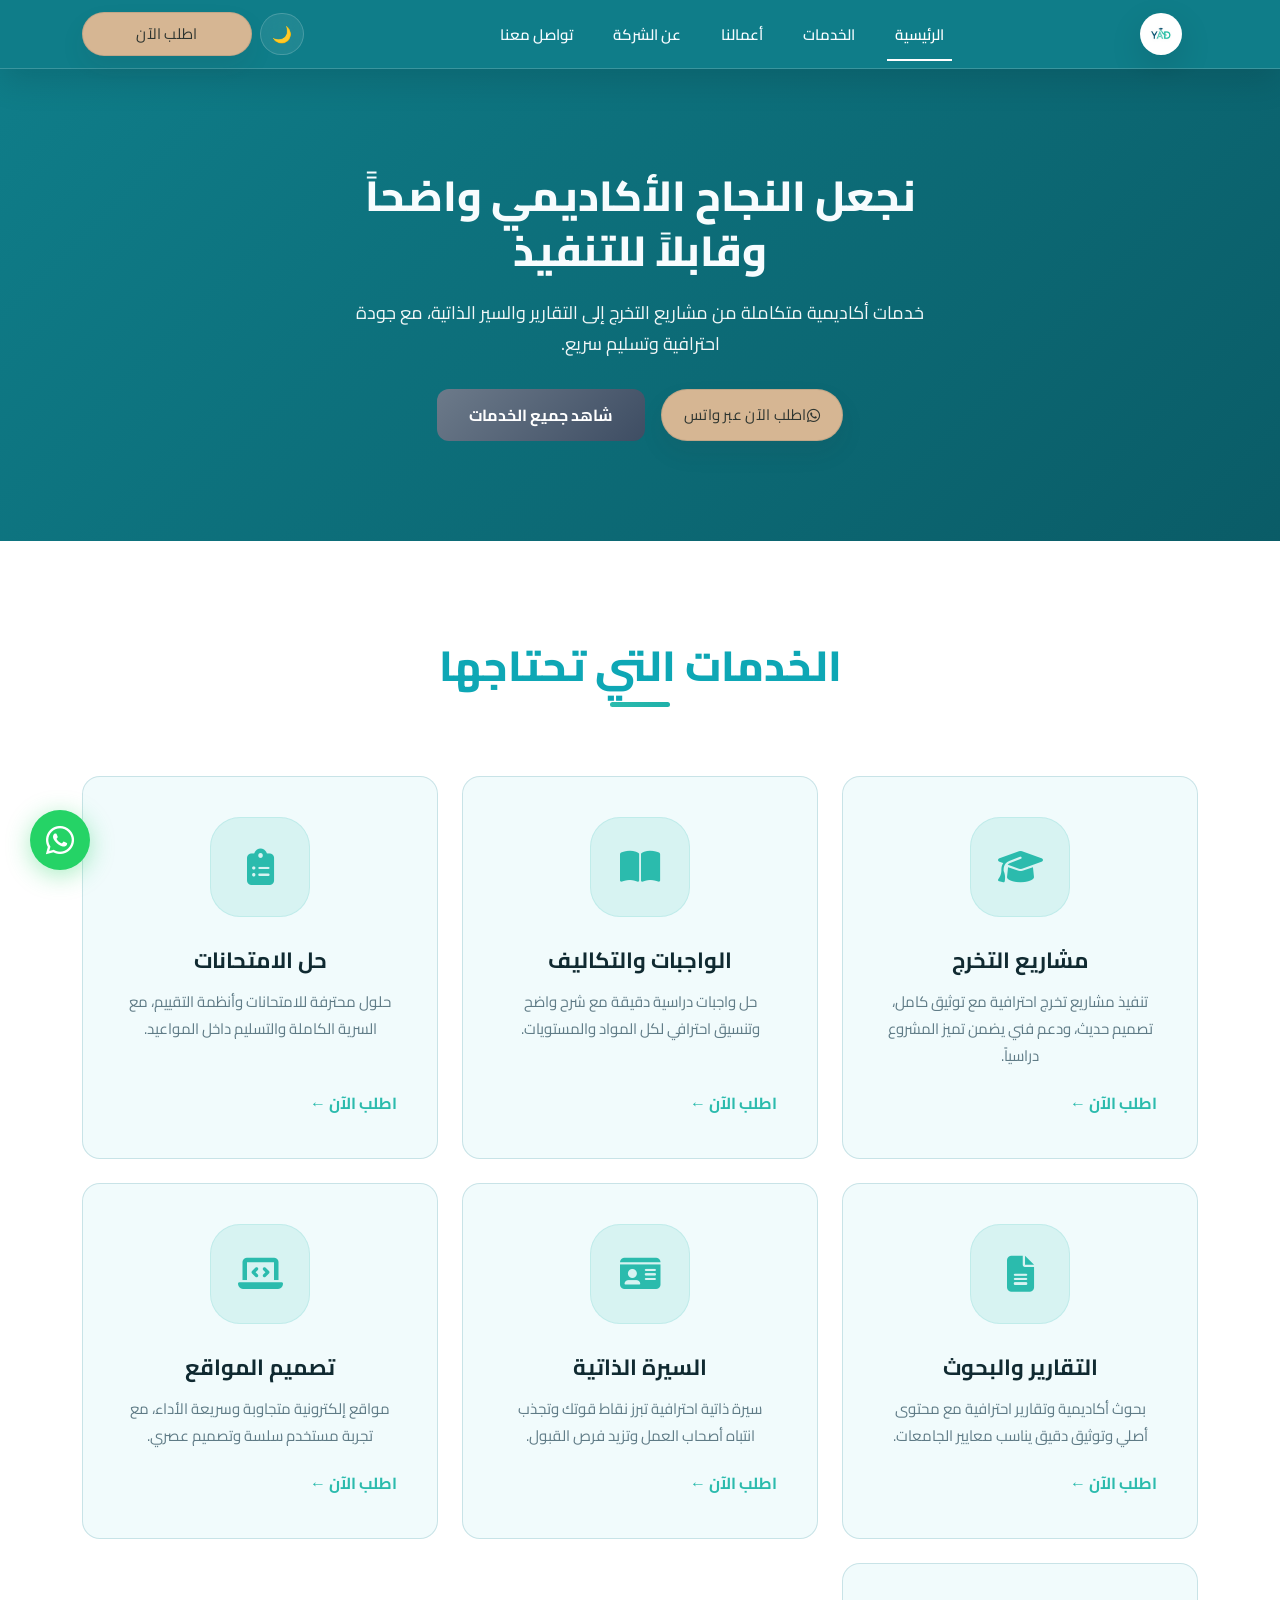
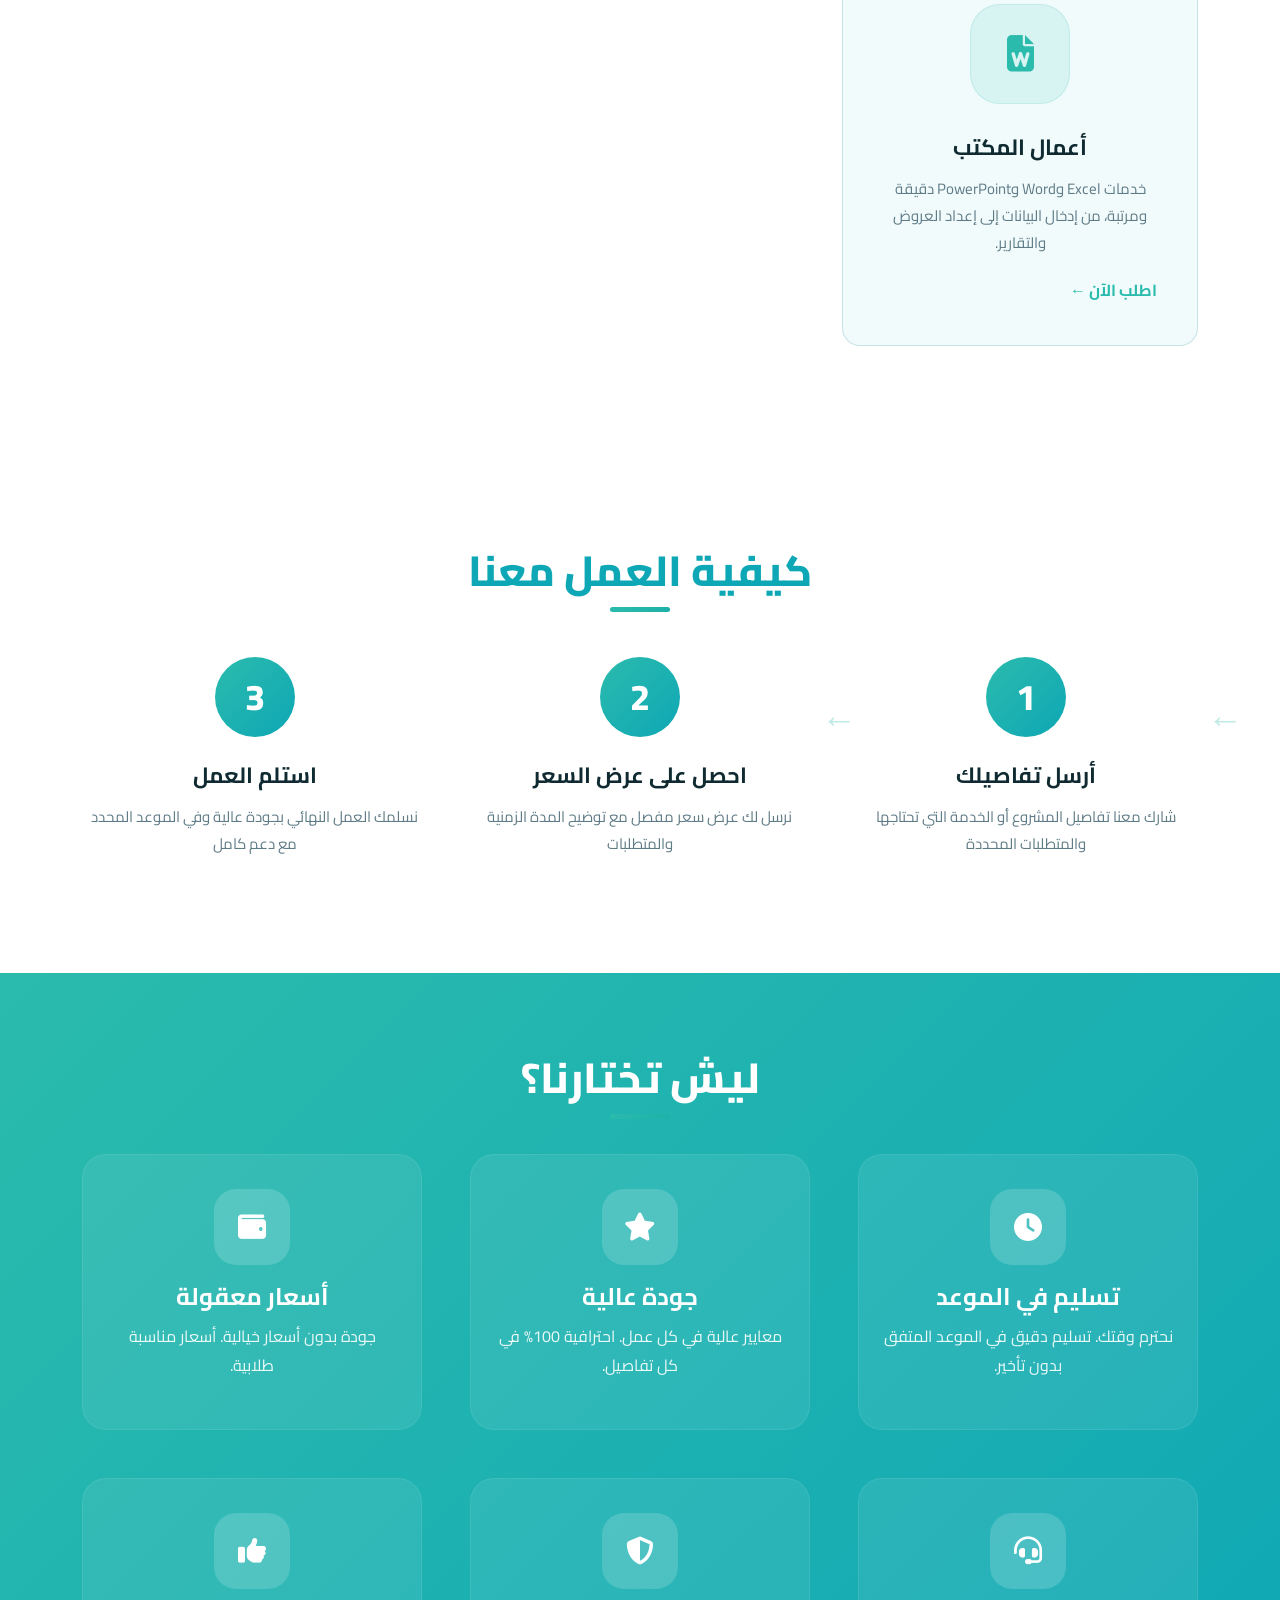
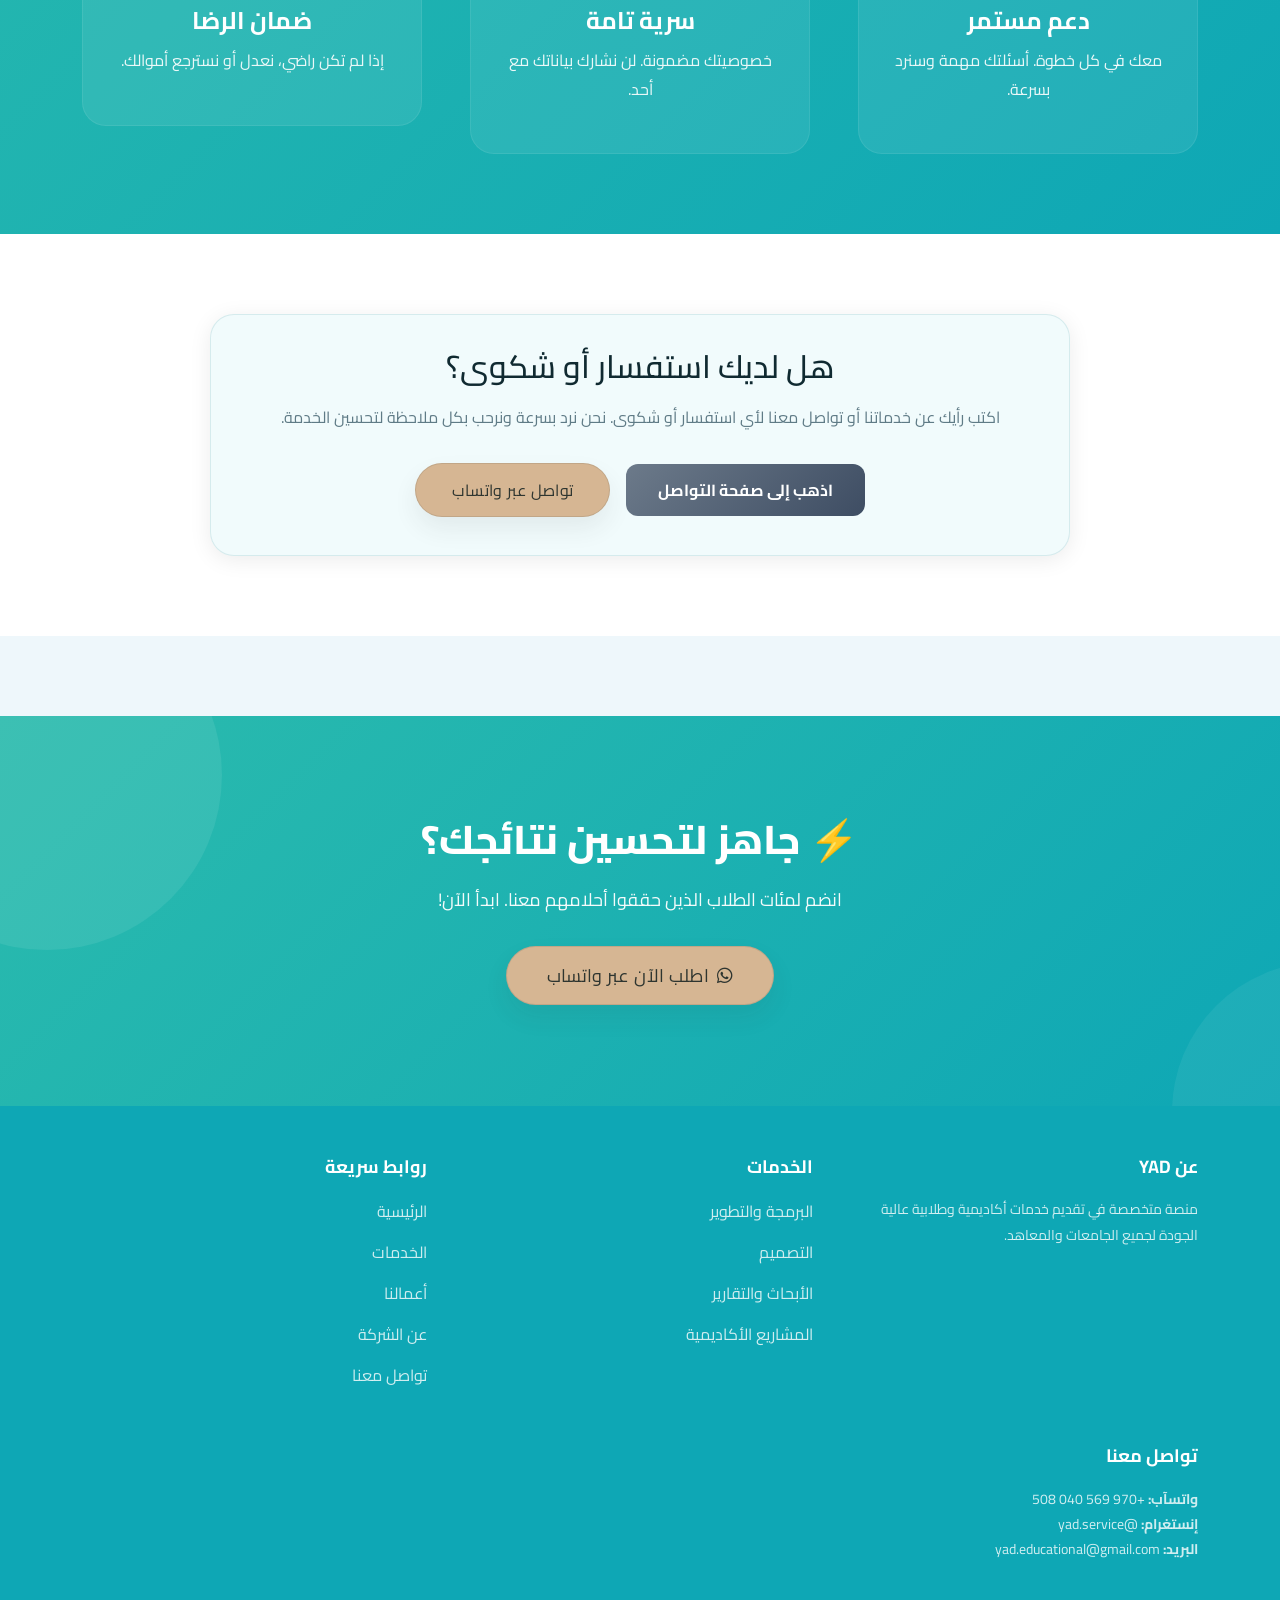
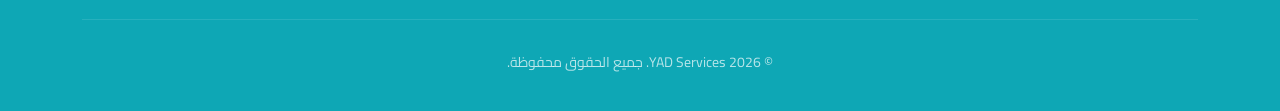
==== commit fd5e912e: "fix: remove speech therapy from footer" ====
--- a/index.html
+++ b/index.html
@@ -357,7 +357,6 @@
                         <li><a href="services.html">التصميم</a></li>
                         <li><a href="services.html">الأبحاث والتقارير</a></li>
                         <li><a href="services.html">المشاريع الأكاديمية</a></li>
-                        <li><a href="services.html">علاج النطق</a></li>
                     </ul>
                 </div>
 
--- a/css/style.css
+++ b/css/style.css
@@ -1014,7 +1014,7 @@
 }
 
 .footer-col ul li a:hover {
-    color: var(--accent-color);
+    color: #d6b693;
     padding-right: 8px;
 }
 
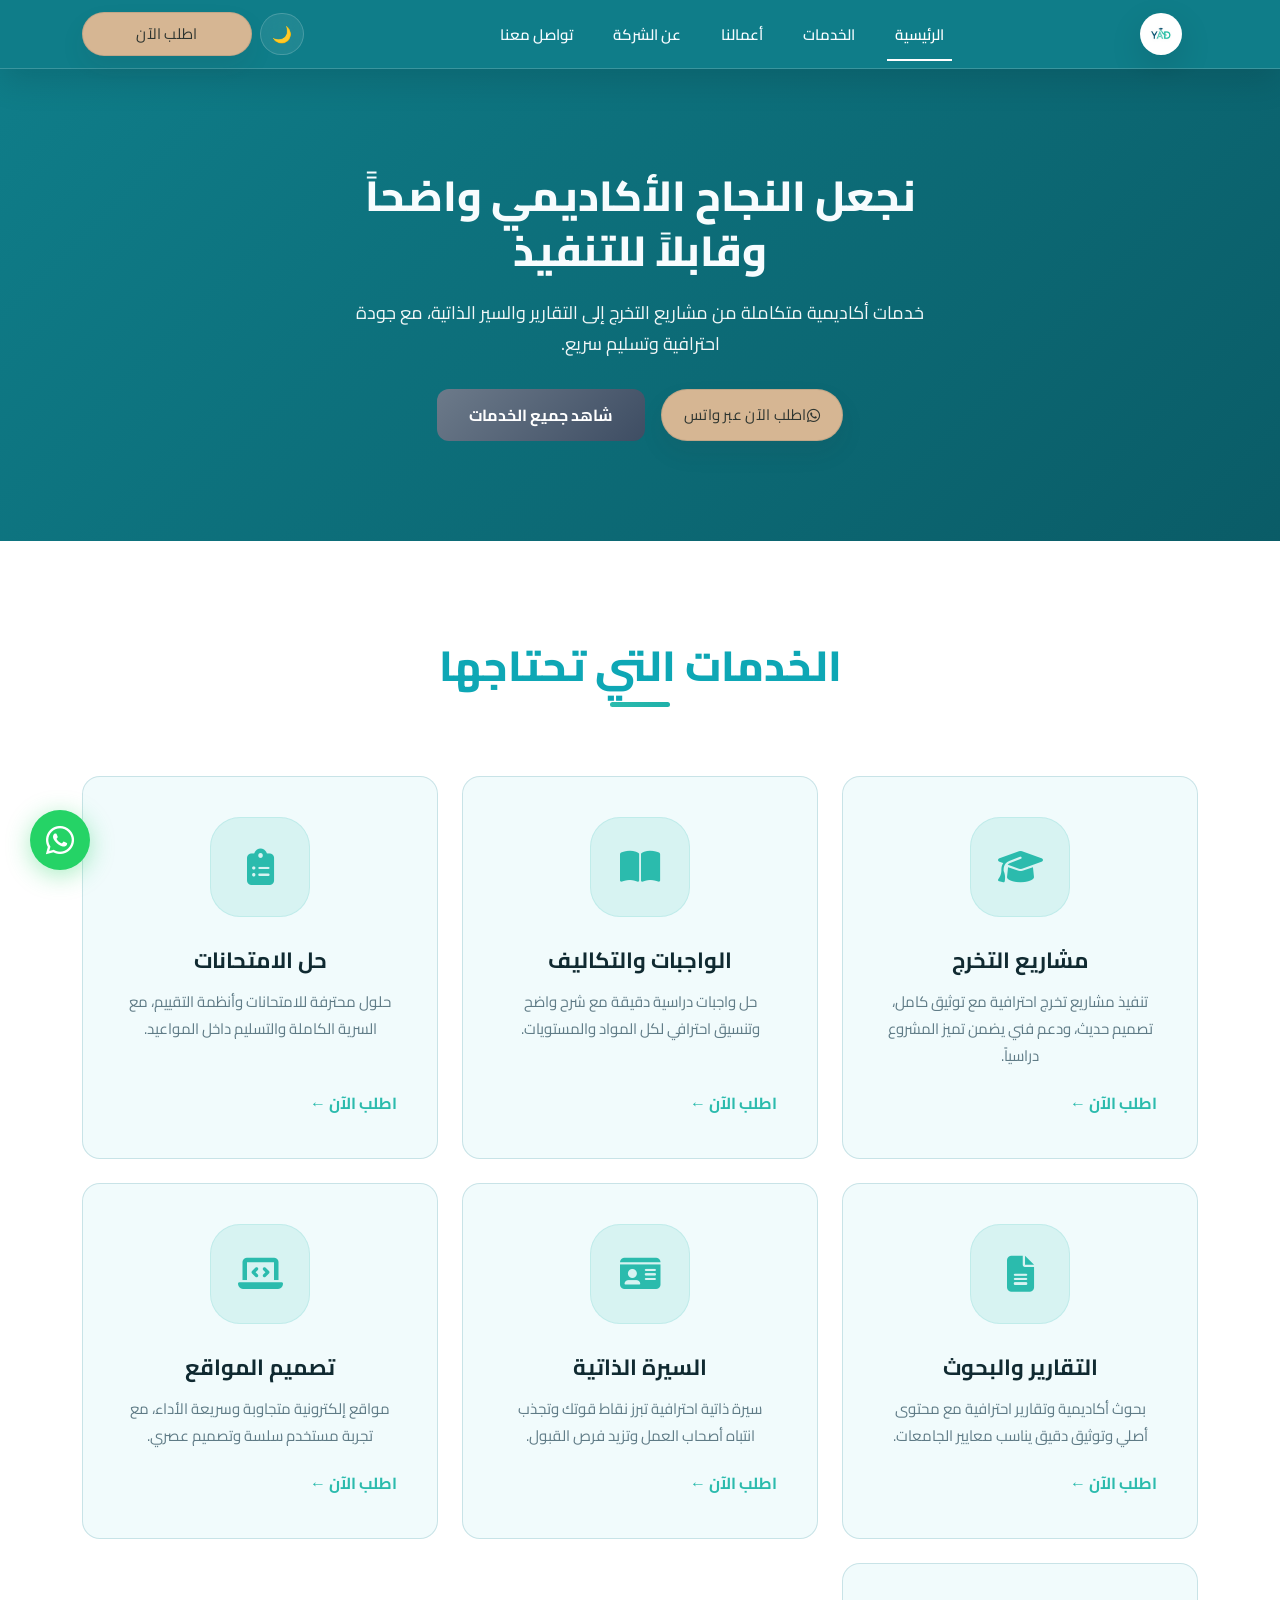
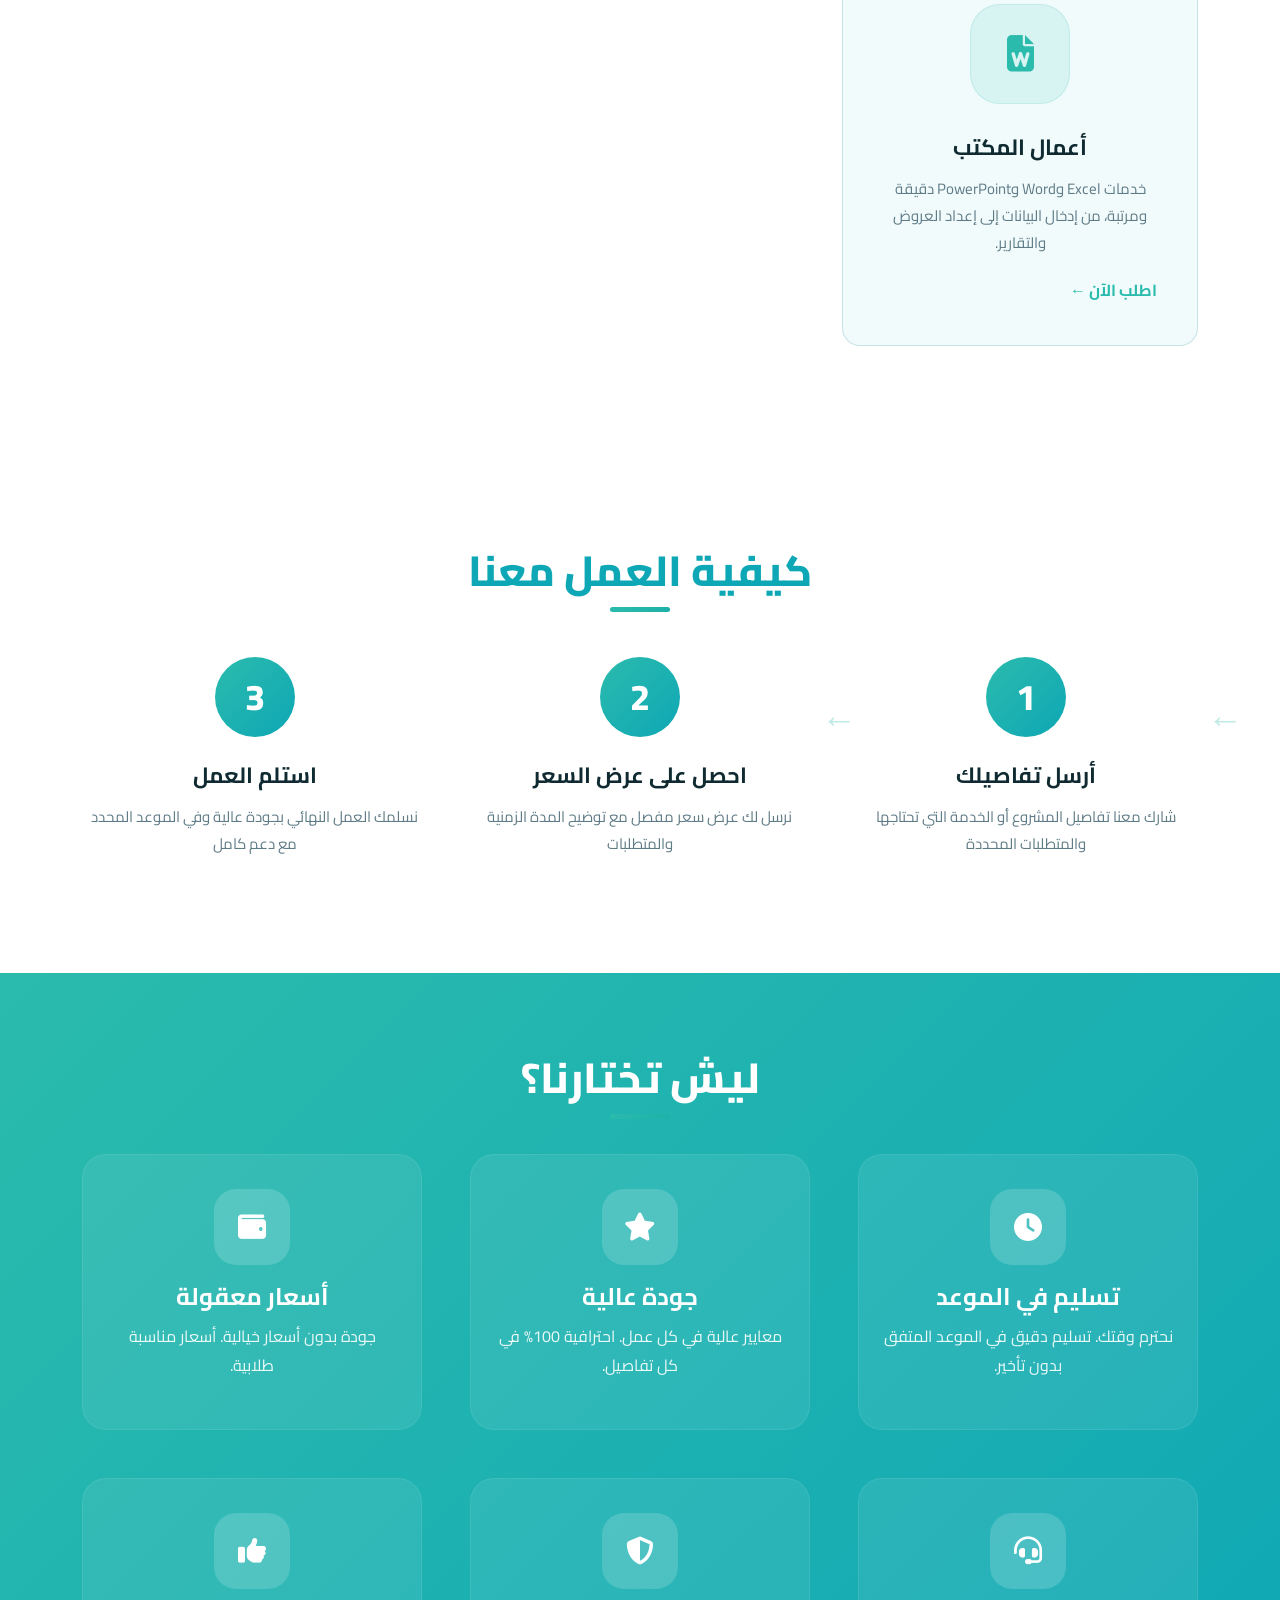
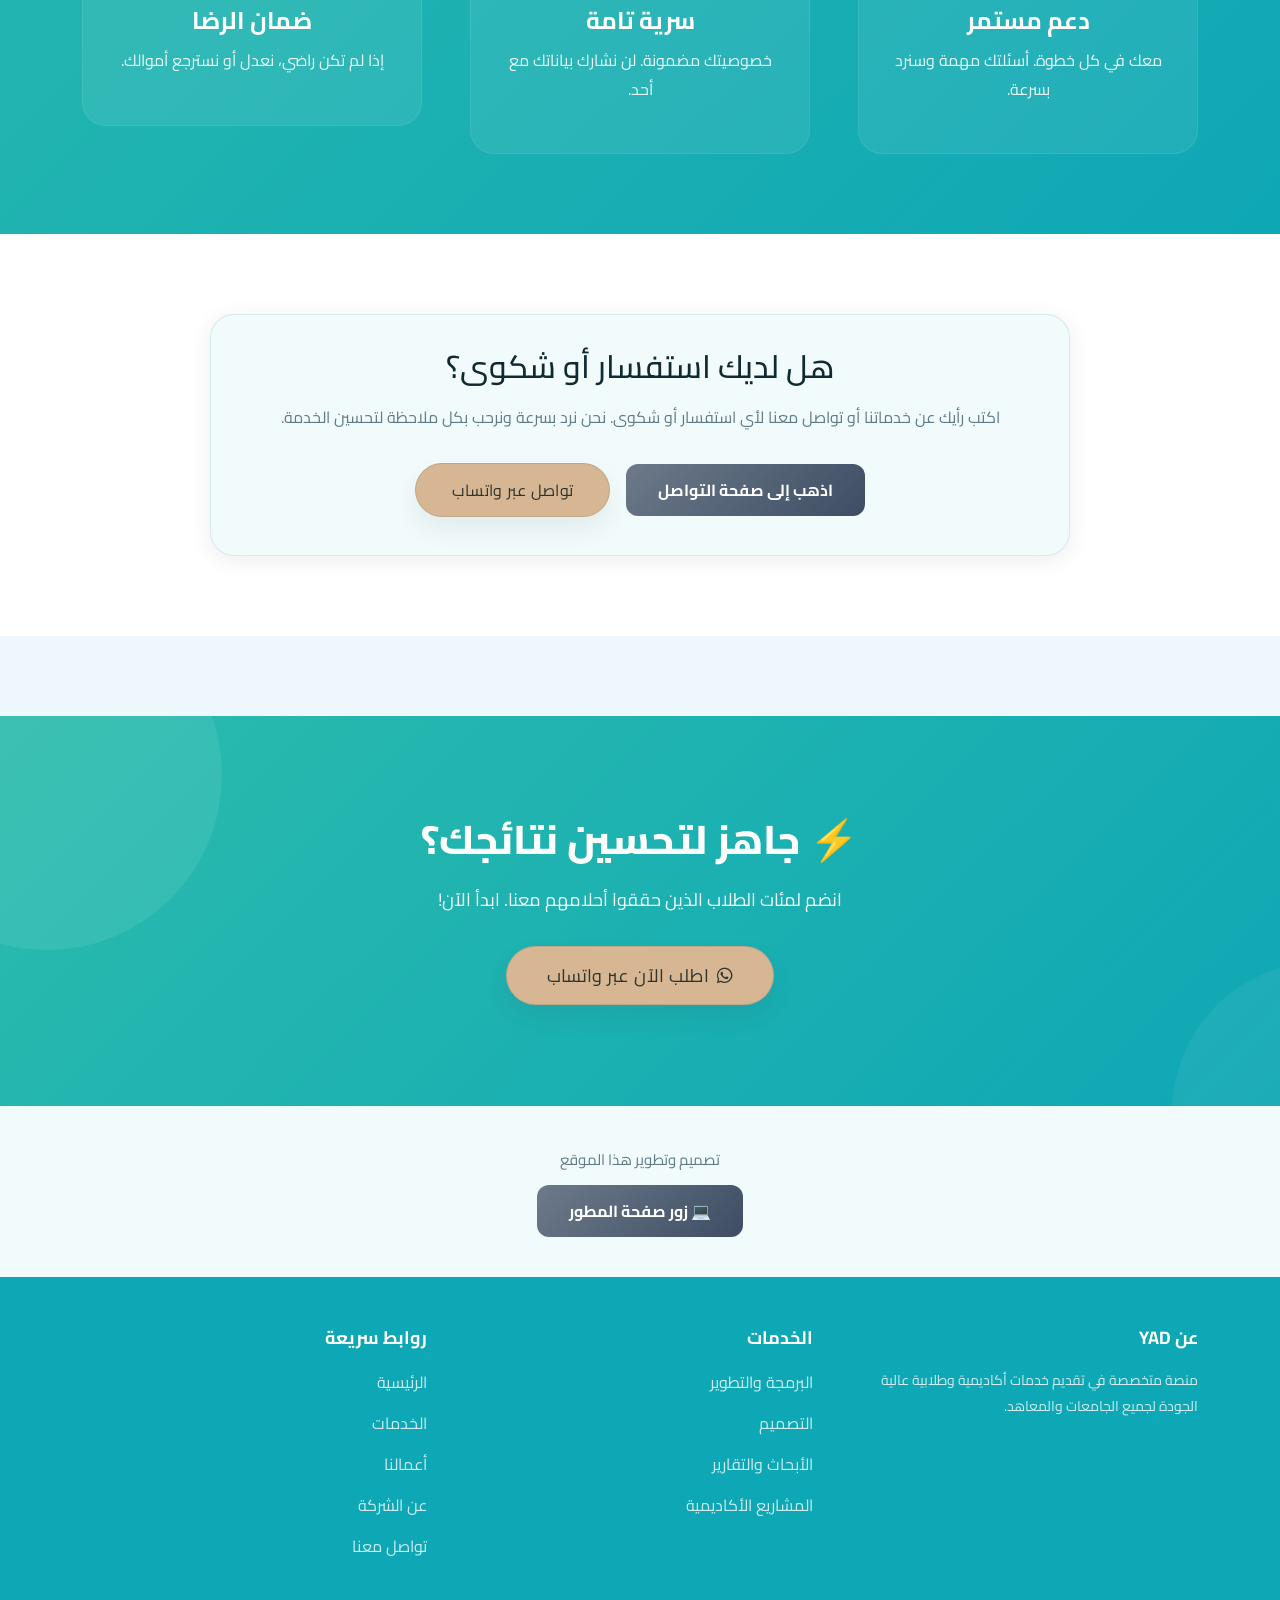
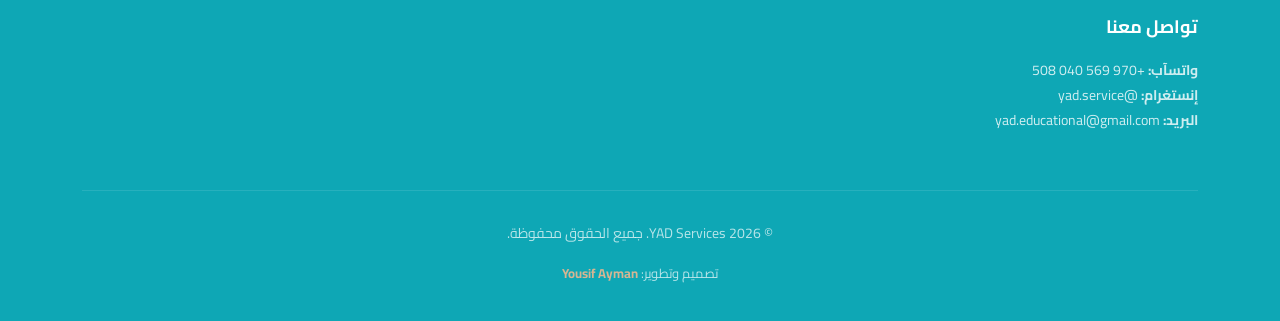
==== commit 5dbc8920: "feat: add developer portfolio link to all pages footer and index/contact sections" ====
--- a/index.html
+++ b/index.html
@@ -337,6 +337,14 @@
         </div>
     </section>
 
+    <!-- DEVELOPER SECTION -->
+    <section style="padding: 40px 0; background: var(--surface-alt); text-align: center;">
+        <div class="container">
+            <p style="color: var(--text-muted); font-size: 15px; margin-bottom: 12px;">تصميم وتطوير هذا الموقع</p>
+            <a href="https://yousif-ayman-dev.github.io/my-portfolio-new/" target="_blank" class="btn btn-secondary">💻 زور صفحة المطور</a>
+        </div>
+    </section>
+
     <!-- FOOTER -->
     <footer>
         <div class="container">
@@ -384,6 +392,7 @@
 
             <div class="footer-bottom">
                 <p>&copy; 2026 YAD Services. جميع الحقوق محفوظة.</p>
+                <p style="margin-top: 8px; font-size: 13px;">تصميم وتطوير: <a href="https://yousif-ayman-dev.github.io/my-portfolio-new/" target="_blank" style="color: #d6b693; font-weight: 700;">Yousif Ayman</a></p>
             </div>
 
         </div>
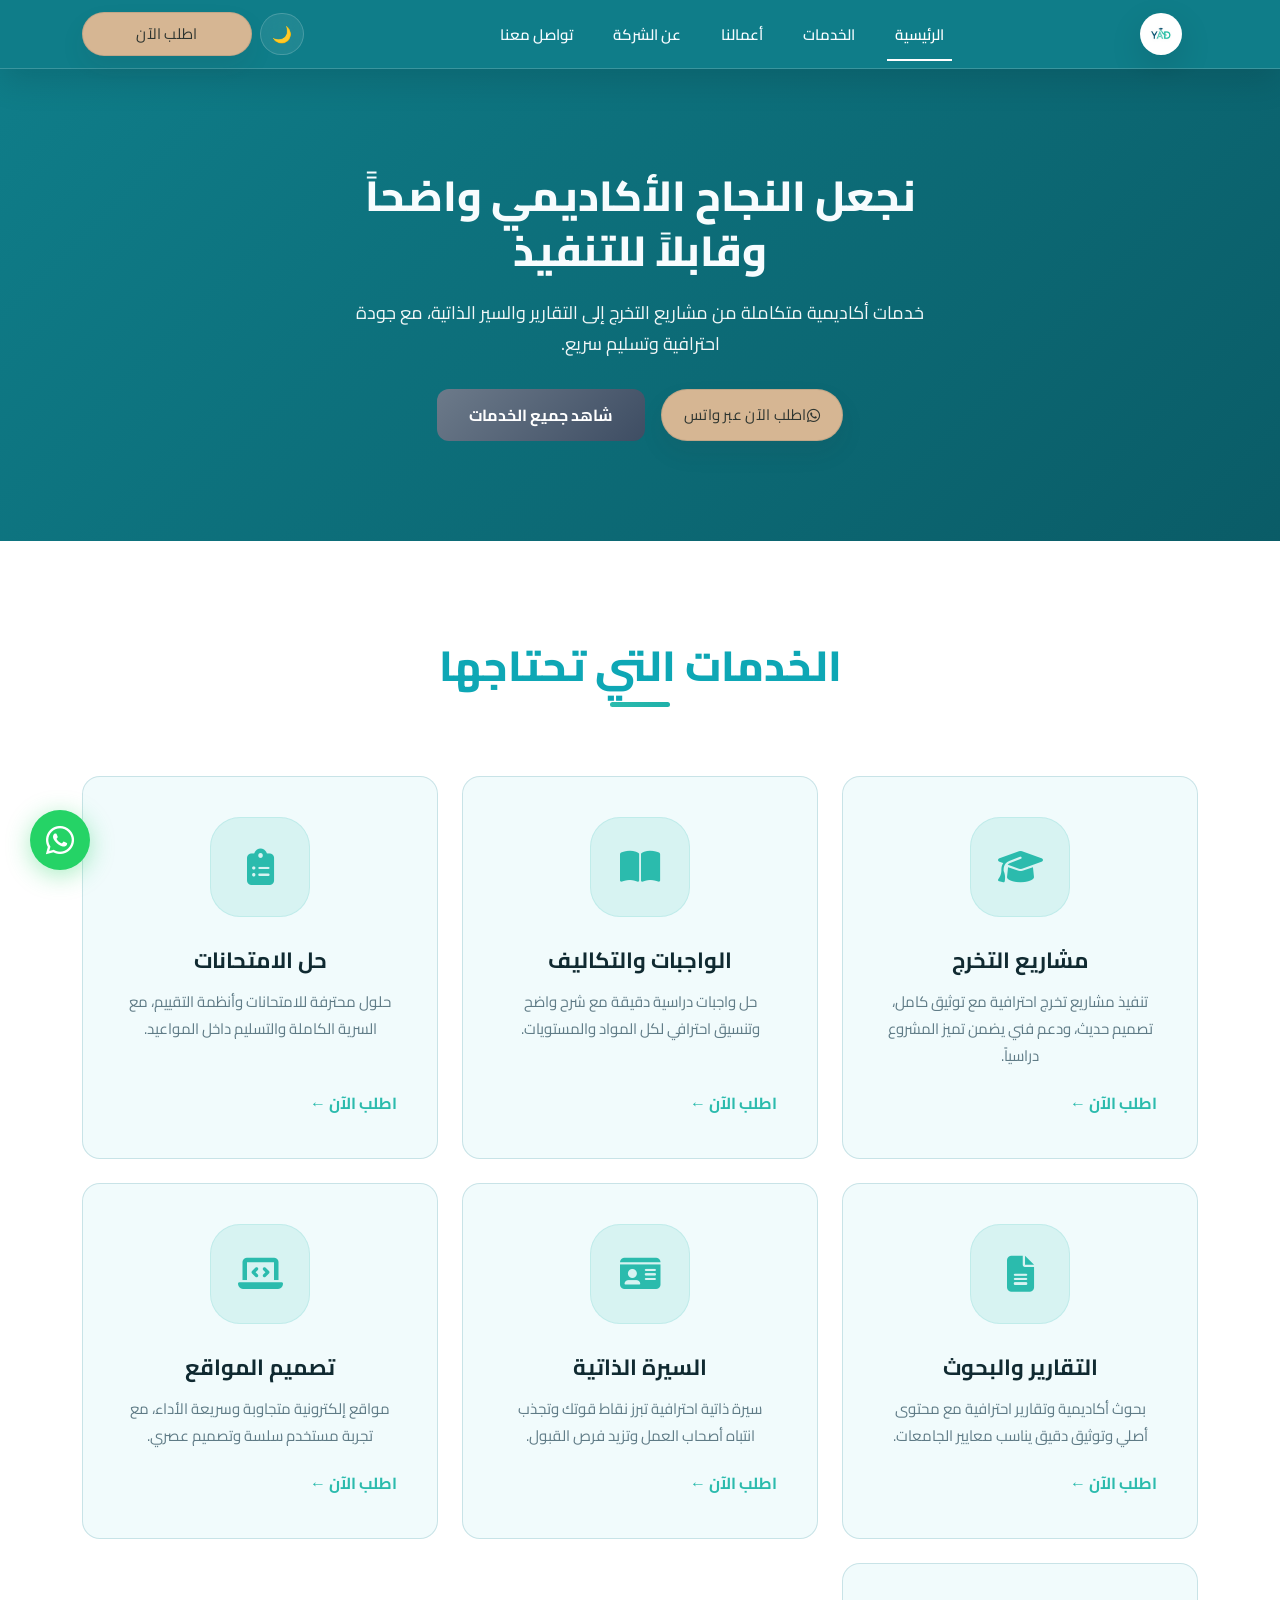
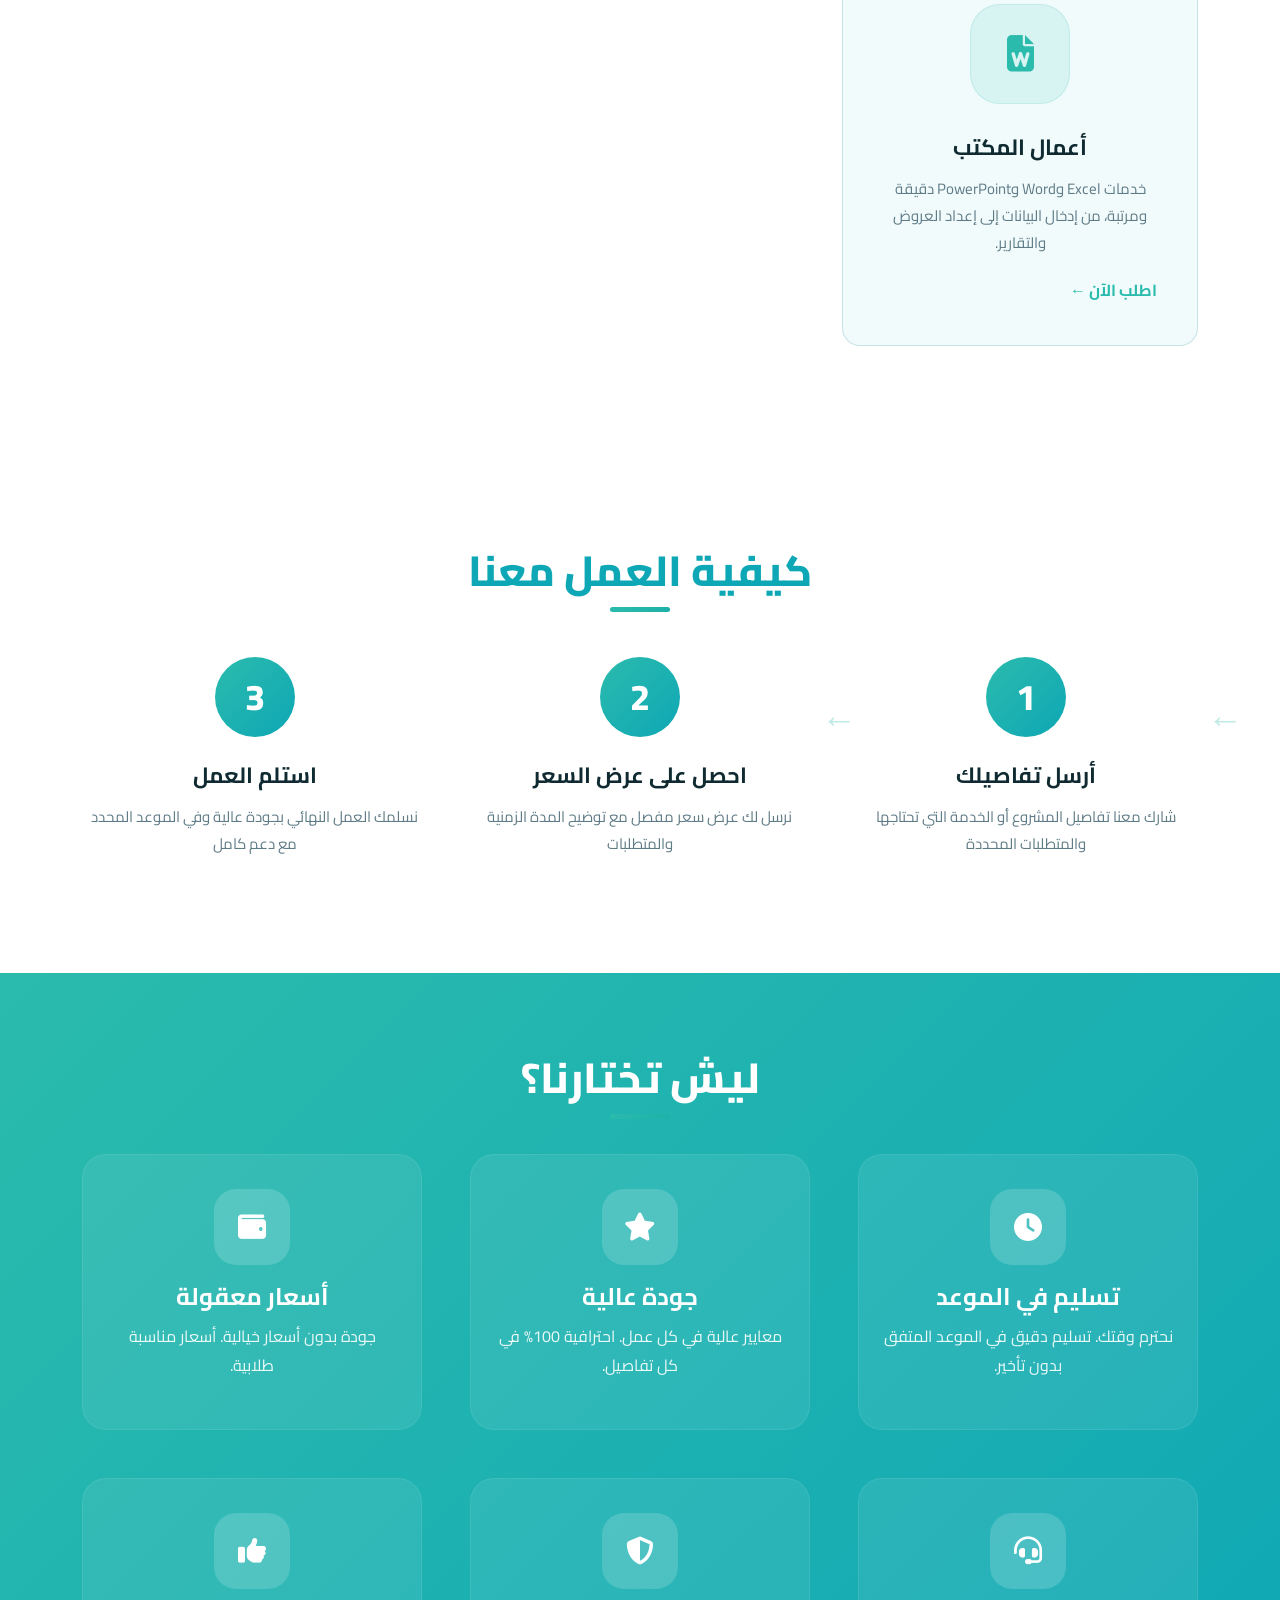
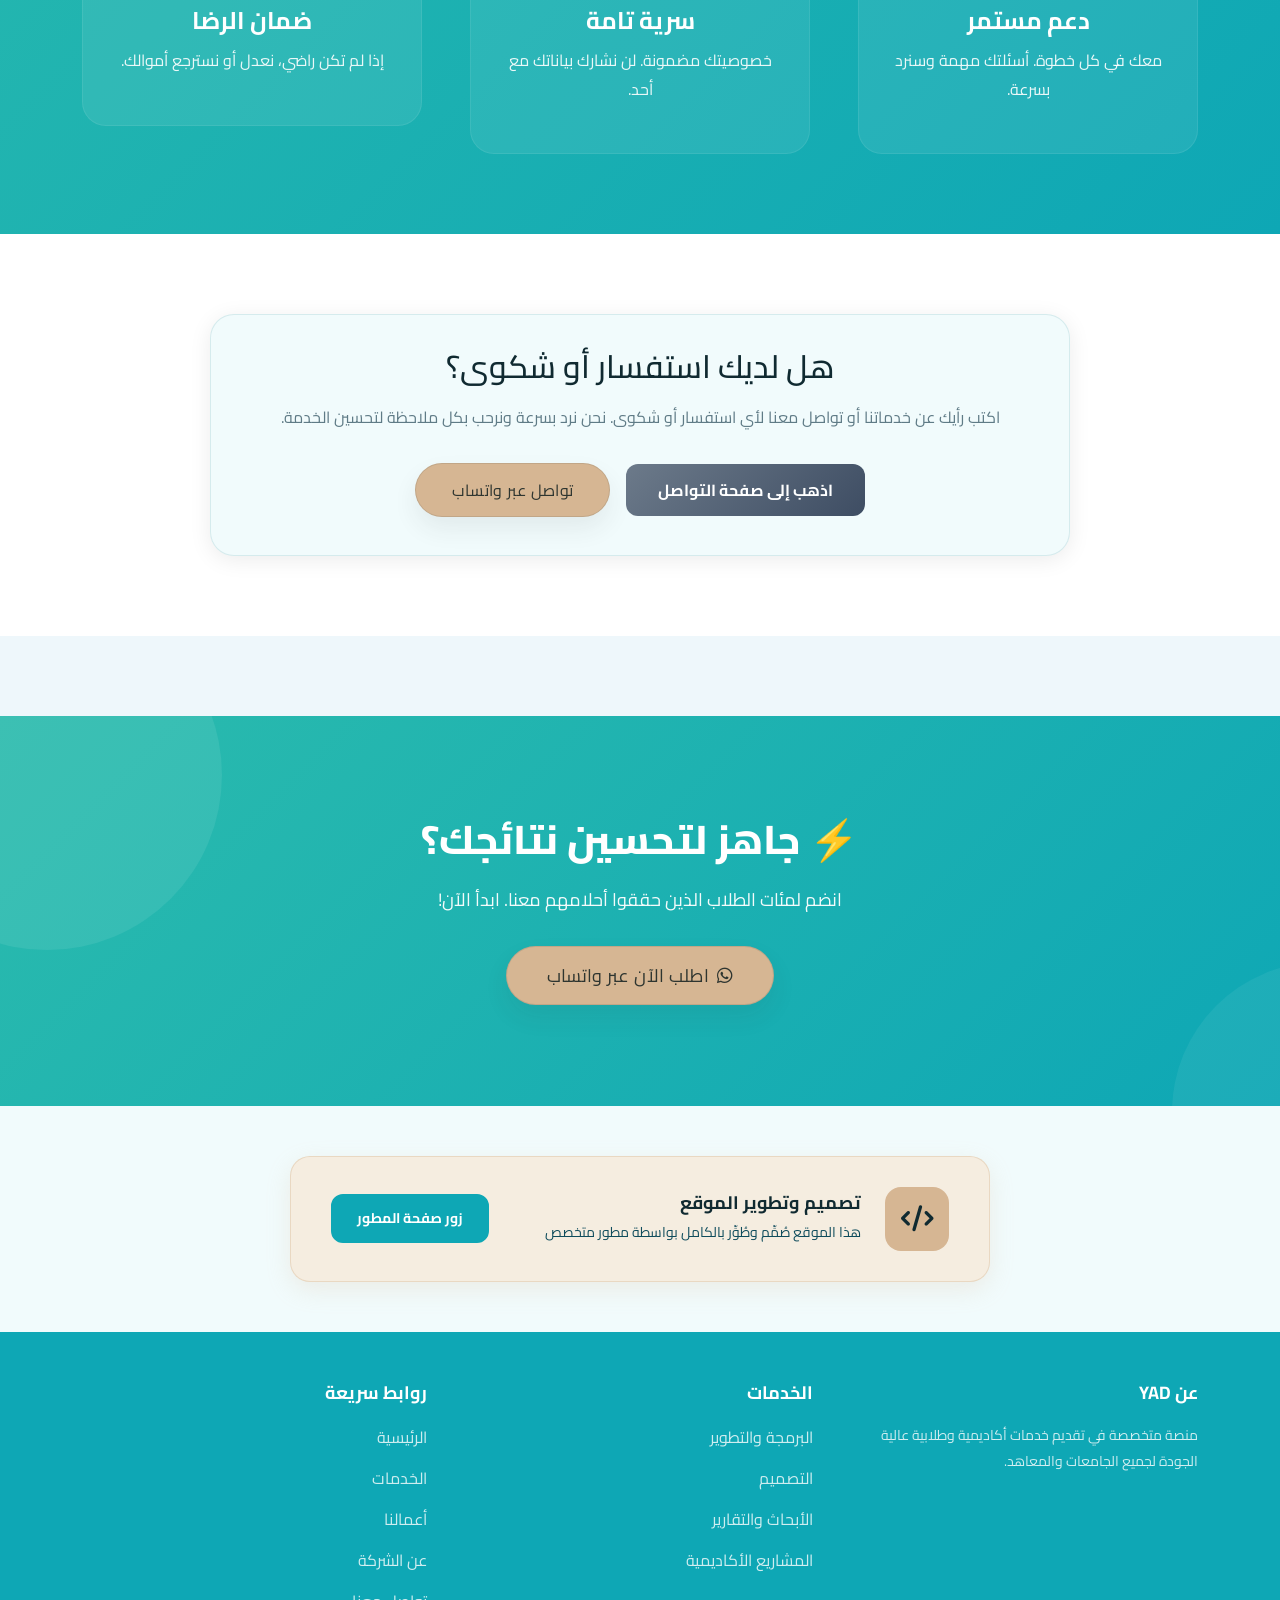
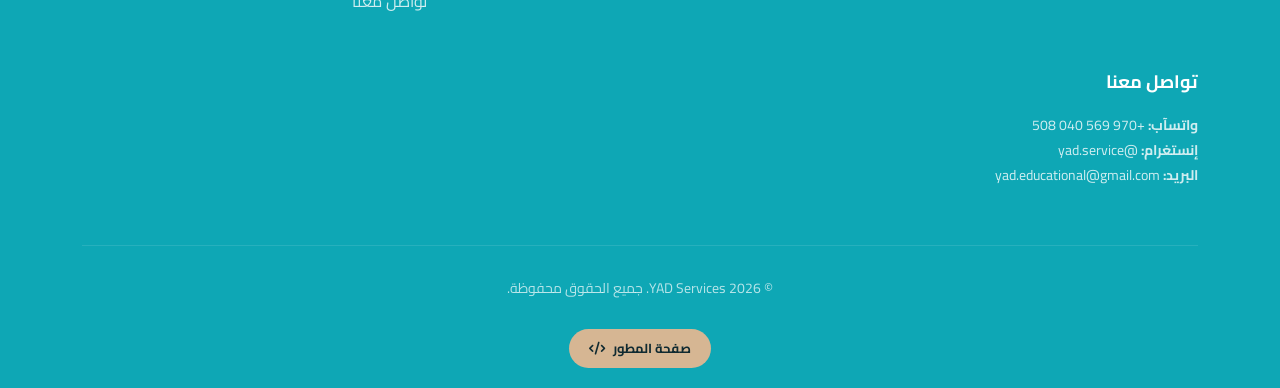
==== commit fe9ea679: "Merge branch 'master' into gh-pages" ====
--- a/index.html
+++ b/index.html
@@ -338,10 +338,16 @@
     </section>
 
     <!-- DEVELOPER SECTION -->
-    <section style="padding: 40px 0; background: var(--surface-alt); text-align: center;">
-        <div class="container">
-            <p style="color: var(--text-muted); font-size: 15px; margin-bottom: 12px;">تصميم وتطوير هذا الموقع</p>
-            <a href="https://yousif-ayman-dev.github.io/my-portfolio-new/" target="_blank" class="btn btn-secondary">💻 زور صفحة المطور</a>
+    <section class="developer-section">
+        <div class="container">
+            <div class="developer-card">
+                <div class="developer-card-icon"><i class="fas fa-code"></i></div>
+                <div class="developer-card-text">
+                    <h4>تصميم وتطوير الموقع</h4>
+                    <p>هذا الموقع صُمِّم وطُوِّر بالكامل بواسطة مطور متخصص</p>
+                </div>
+                <a href="https://yousif-ayman-dev.github.io/my-portfolio-new/" target="_blank" class="btn developer-btn">زور صفحة المطور</a>
+            </div>
         </div>
     </section>
 
@@ -392,7 +398,7 @@
 
             <div class="footer-bottom">
                 <p>&copy; 2026 YAD Services. جميع الحقوق محفوظة.</p>
-                <p style="margin-top: 8px; font-size: 13px;">تصميم وتطوير: <a href="https://yousif-ayman-dev.github.io/my-portfolio-new/" target="_blank" style="color: #d6b693; font-weight: 700;">Yousif Ayman</a></p>
+                <a href="https://yousif-ayman-dev.github.io/my-portfolio-new/" target="_blank" class="developer-footer-btn">صفحة المطور <i class="fas fa-code"></i></a>
             </div>
 
         </div>
--- a/css/style.css
+++ b/css/style.css
@@ -1030,6 +1030,136 @@
     text-align: center;
     color: rgba(255, 255, 255, 0.7);
     font-size: 14px;
+    display: flex;
+    flex-direction: column;
+    align-items: center;
+    gap: 12px;
+}
+
+.developer-footer-btn {
+    display: inline-flex;
+    align-items: center;
+    gap: 8px;
+    background: #d6b693;
+    color: #102a31;
+    font-weight: 700;
+    font-size: 13px;
+    padding: 8px 20px;
+    border-radius: 999px;
+    transition: var(--transition);
+}
+
+.developer-footer-btn:hover {
+    background: #c9a87e;
+    color: #102a31;
+    transform: translateY(-2px);
+}
+
+.developer-section {
+    padding: 50px 0;
+    background: var(--surface-alt);
+}
+
+.developer-card {
+    background: #f5ede0;
+    border: 1px solid rgba(214, 182, 147, 0.4);
+    border-radius: 20px;
+    padding: 30px 40px;
+    display: flex;
+    align-items: center;
+    gap: 24px;
+    max-width: 700px;
+    margin: 0 auto;
+    box-shadow: 0 8px 24px rgba(214, 182, 147, 0.2);
+}
+
+.developer-card-icon {
+    width: 64px;
+    height: 64px;
+    min-width: 64px;
+    background: #d6b693;
+    border-radius: 16px;
+    display: grid;
+    place-items: center;
+    font-size: 26px;
+    color: #102a31;
+}
+
+.developer-card-text {
+    flex: 1;
+    text-align: right;
+}
+
+.developer-card-text h4 {
+    font-size: 18px;
+    font-weight: 700;
+    color: #102a31;
+    margin-bottom: 6px;
+}
+
+.developer-card-text p {
+    font-size: 14px;
+    color: #0f4c5c;
+    margin: 0;
+}
+
+.developer-btn {
+    background: #0ea7b5;
+    color: #ffffff !important;
+    border-radius: 12px;
+    padding: 12px 24px;
+    font-weight: 700;
+    font-size: 14px;
+    white-space: nowrap;
+    transition: var(--transition);
+    border: 2px solid #0ea7b5;
+}
+
+.developer-btn:hover {
+    background: transparent;
+    color: #0ea7b5 !important;
+    transform: translateY(-2px);
+}
+
+.developer-info-item {
+    background: #f5ede0 !important;
+    border: 1px solid rgba(214, 182, 147, 0.4);
+    display: flex;
+    flex-direction: column;
+    align-items: center;
+    text-align: center;
+}
+
+.developer-info-item h4 {
+    color: #102a31 !important;
+}
+
+.developer-info-item p {
+    color: #0f4c5c !important;
+}
+
+.developer-info-item a {
+    color: #0f4c5c !important;
+    font-weight: 700;
+}
+
+.developer-info-item a:hover {
+    color: #d6b693 !important;
+}
+
+@media (max-width: 576px) {
+    .developer-card {
+        flex-direction: column;
+        text-align: center;
+        padding: 24px 20px;
+    }
+    .developer-card-text {
+        text-align: center;
+    }
+    .developer-btn {
+        width: 100%;
+        text-align: center;
+    }
 }
 
 
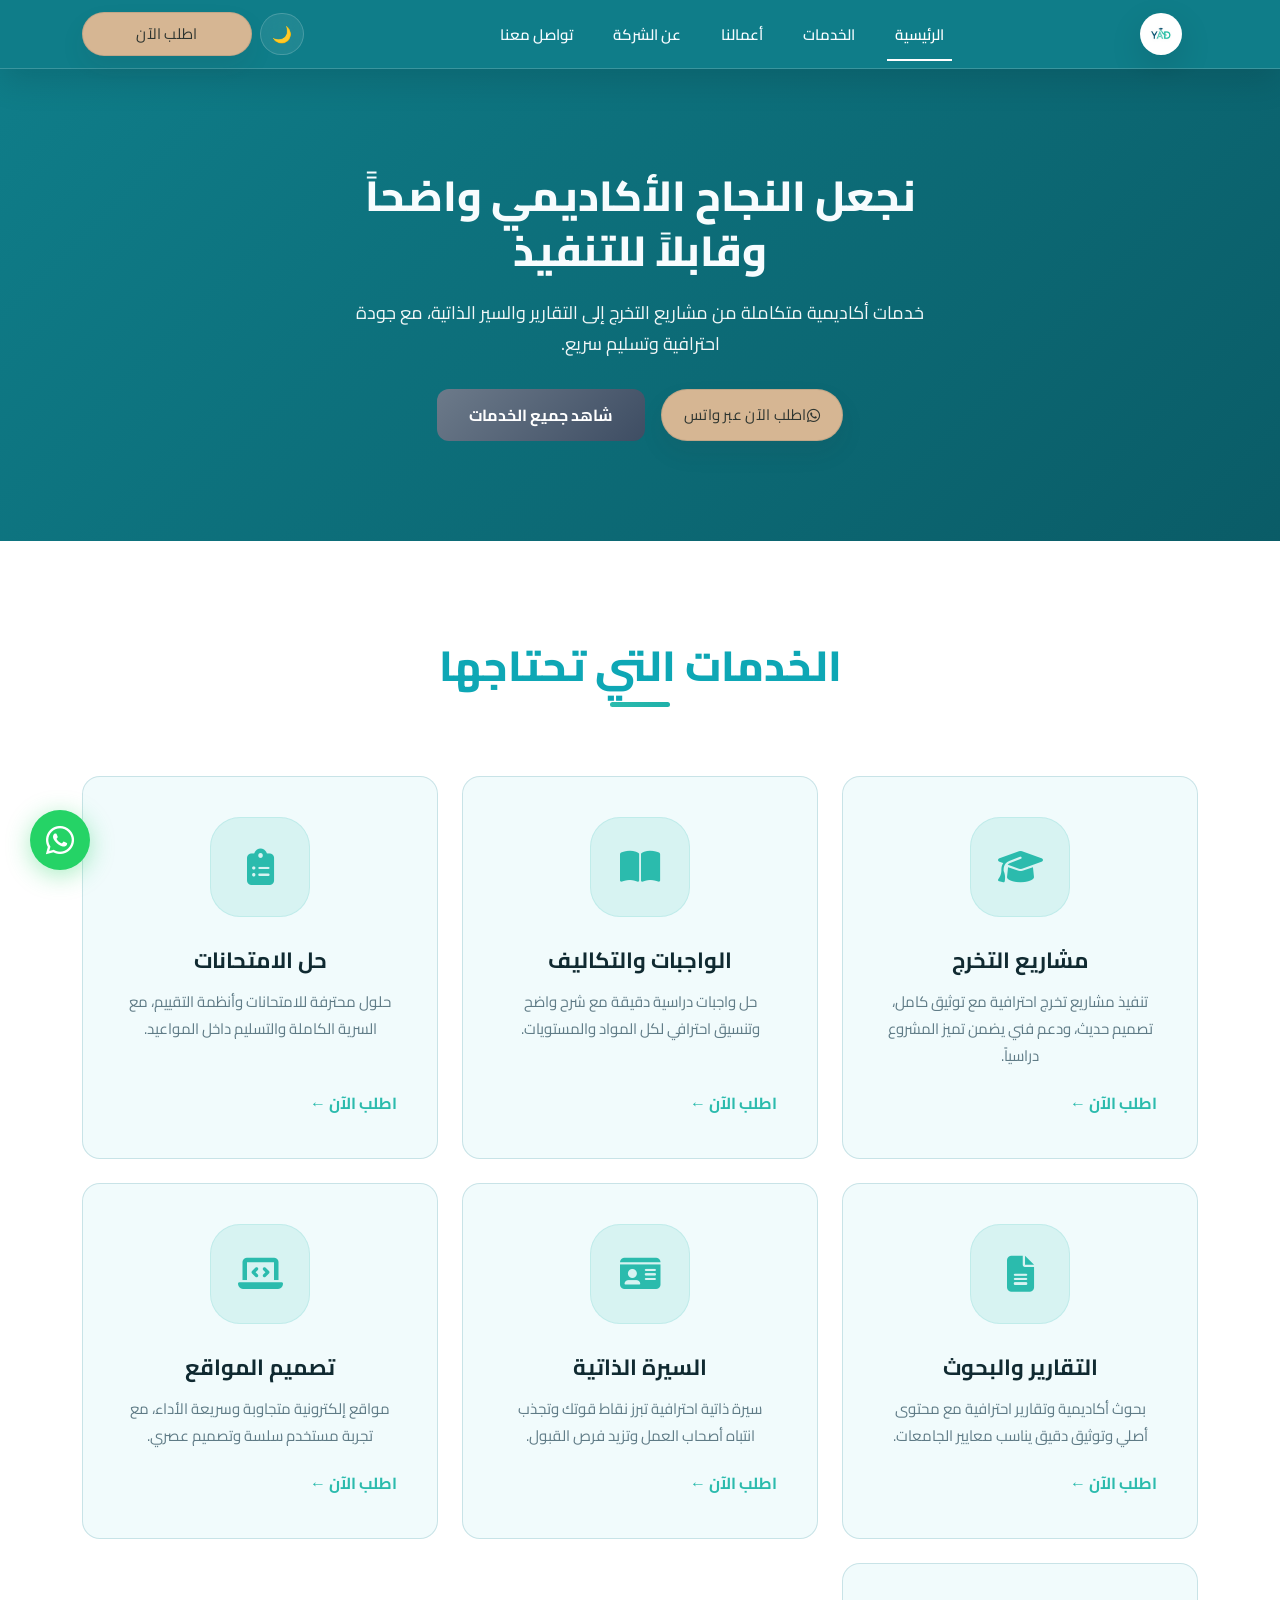
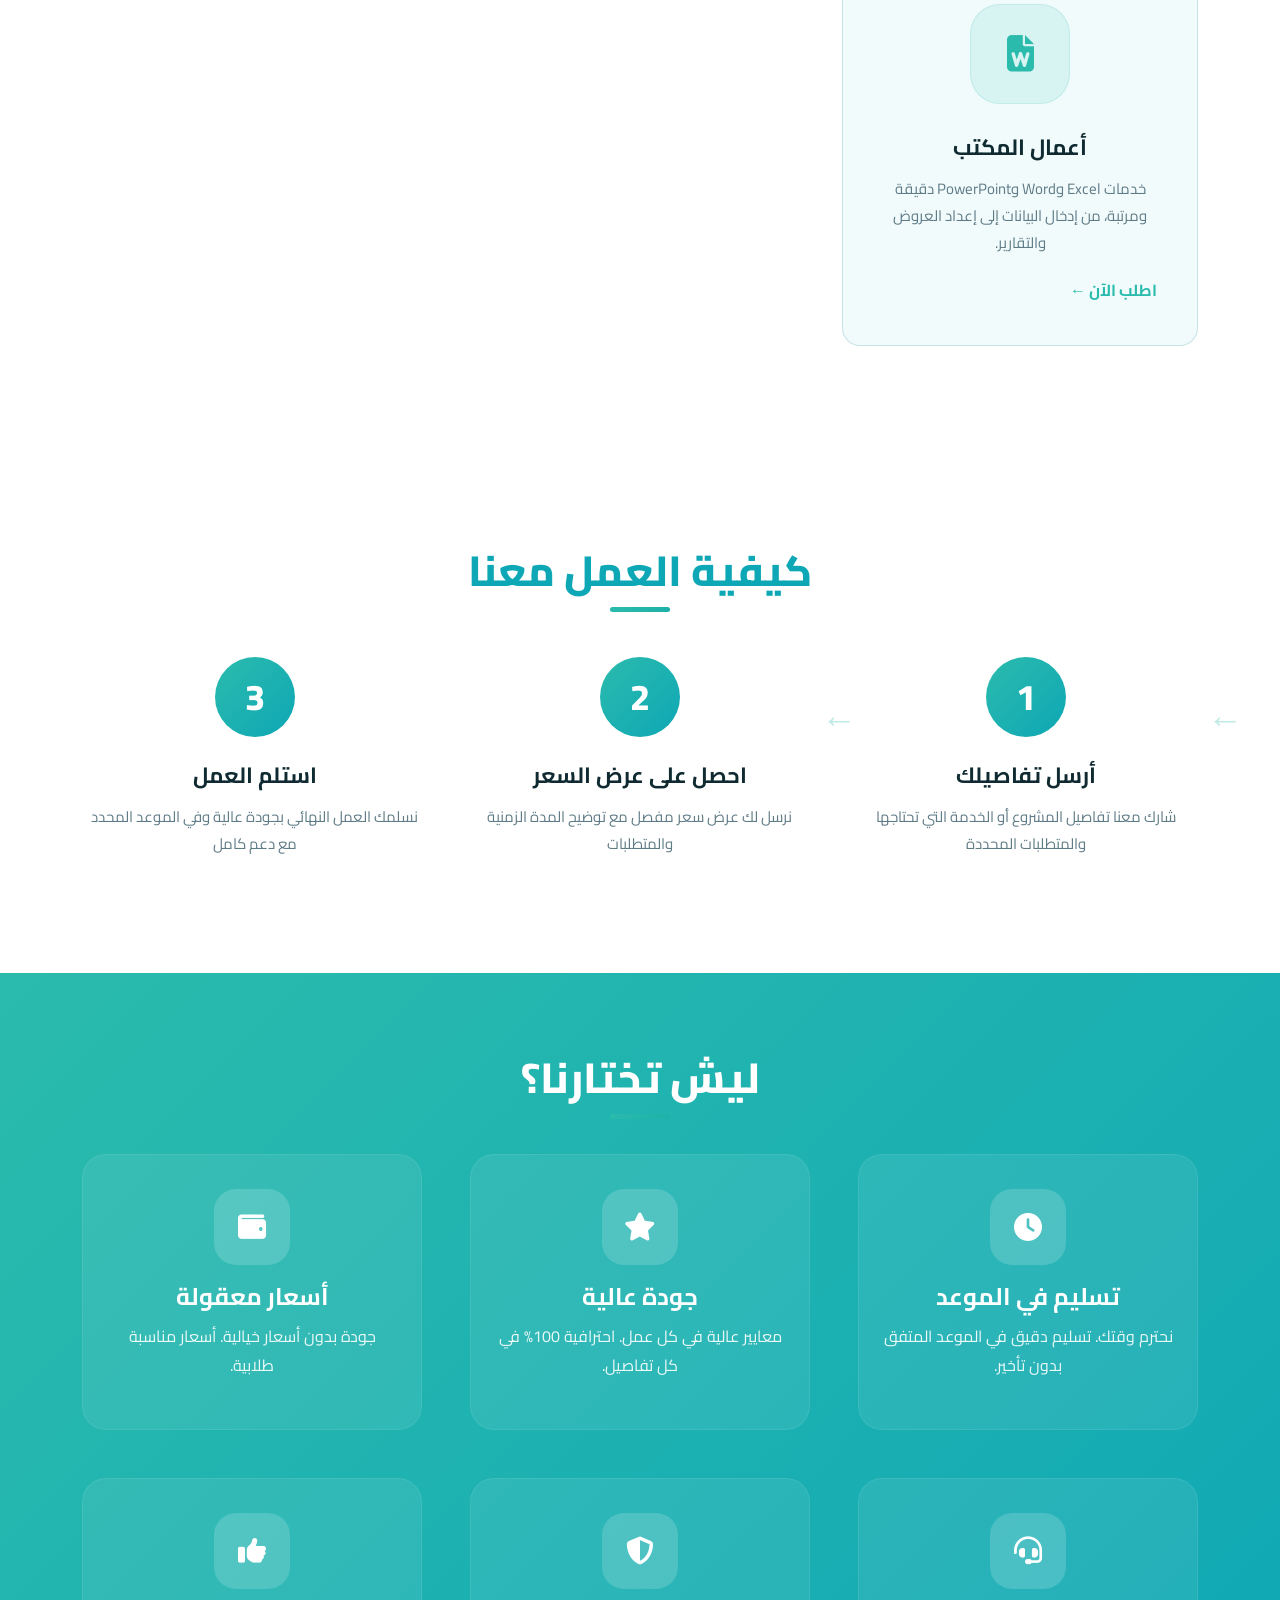
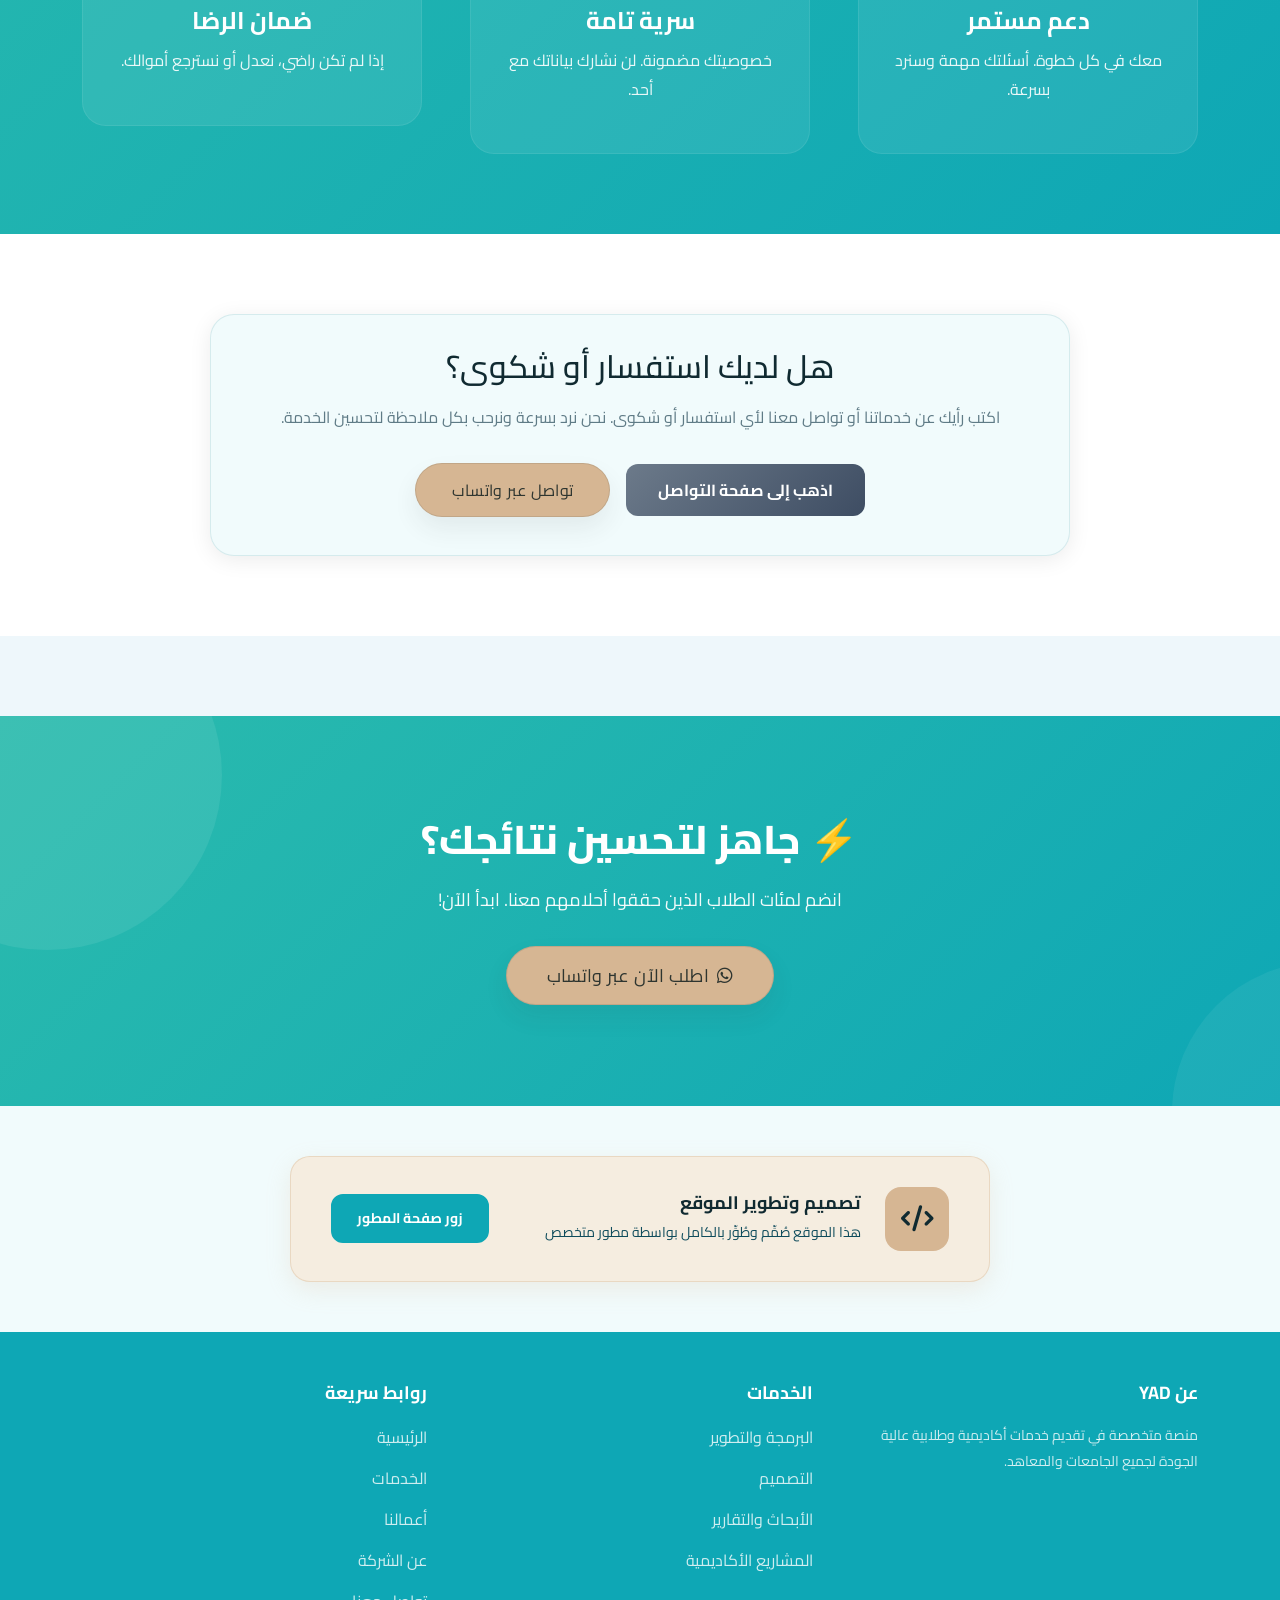
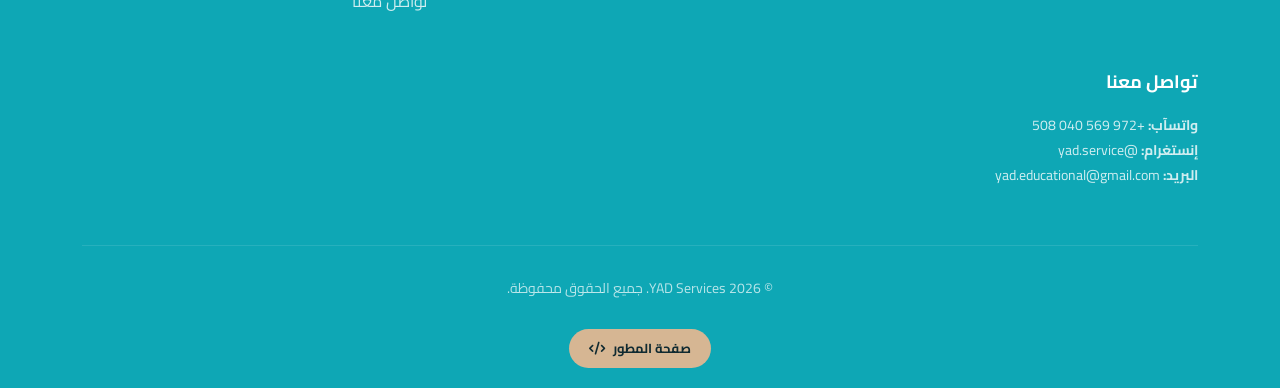
==== commit a39b94a2: "Update YAD website" ====
--- a/index.html
+++ b/index.html
@@ -1,8 +1,13 @@
 <!DOCTYPE html>
 <html lang="ar" dir="rtl">
 
+</html>
+
 <head>
     <meta charset="UTF-8">
+    <script>
+        document.documentElement.setAttribute('data-theme', localStorage.getItem('yadTheme') || 'light');
+    </script>
     <meta name="viewport" content="width=device-width, initial-scale=1.0">
     <meta name="description" content="YAD Services - منصة الخدمات الأكاديمية والطلابية الشاملة. حل مشاريع التخرج، الواجبات، الامتحانات، والتقارير بجودة عالية وأسعار مناسبة.">
     <meta name="keywords" content="خدمات أكاديمية, مشاريع تخرج, واجبات دراسية, امتحانات, تقارير, سيرة ذاتية, تصميم مواقع">
@@ -26,13 +31,13 @@
     <title>YAD Services - الخدمات الأكاديمية والطلابية</title>
 
     <link rel="icon" href="assets/icons/favicon.ico">
+    <script>
+        document.documentElement.setAttribute('data-theme', localStorage.getItem('yadTheme') || 'light');
+    </script>
     <link href="https://cdn.jsdelivr.net/npm/bootstrap@5.3.0/dist/css/bootstrap.min.css" rel="stylesheet">
     <link href="https://fonts.googleapis.com/css2?family=Cairo:wght@300;400;600;700;800&display=swap" rel="stylesheet">
     <link rel="stylesheet" href="https://cdnjs.cloudflare.com/ajax/libs/font-awesome/6.4.0/css/all.min.css">
     <link rel="stylesheet" href="css/style.css">
-</head>
-
-<body>
 
     <!-- Schema Markup -->
     <script type="application/ld+json">
@@ -45,12 +50,12 @@
             "description": "منصة متخصصة في تقديم خدمات أكاديمية وطلابية عالية الجودة",
             "contactPoint": {
                 "@type": "ContactPoint",
-                "telephone": "+970-569-040-508",
+                "telephone": "+972-569-040-508",
                 "contactType": "Customer Service",
                 "availableLanguage": "Arabic"
             },
             "sameAs": [
-                "https://wa.me/970569040508"
+                "https://wa.me/972569040508"
             ],
             "serviceType": [
                 "Academic Services",
@@ -388,7 +393,7 @@
                 <div class="footer-col">
                     <h4>تواصل معنا</h4>
                     <p>
-                        <strong>واتسآب:</strong> <a href="https://wa.me/970569040508">+970 569 040 508</a><br>
+                        <strong>واتسآب:</strong> <a href="https://wa.me/972569040508">+972 569 040 508</a><br>
                         <strong>إنستغرام:</strong> <a href="https://www.instagram.com/yad.service?igsh=bHN2eTdzdmlxYmIx">@yad.service</a><br>
                         <strong>البريد:</strong> <a href="mailto:yad.educational@gmail.com">yad.educational@gmail.com</a>
                     </p>
@@ -412,6 +417,6 @@
     <script src="https://cdn.jsdelivr.net/npm/bootstrap@5.3.0/dist/js/bootstrap.bundle.min.js"></script>
     <script src="js/main.js"></script>
 
-</body>
-
-</html>+    </body>
+
+    </html>
--- a/css/style.css
+++ b/css/style.css
@@ -40,7 +40,7 @@
     --transition: all 0.3s cubic-bezier(0.25, 0.46, 0.45, 0.94);
 }
 
-[data-theme="dark"] {
+body.dark-mode {
     --navbar-bg: #05232d;
     --nav-text: #d7f3fb;
     --nav-border: rgba(255, 255, 255, 0.10);
@@ -65,6 +65,123 @@
     --hover-beige-strong: rgba(214, 182, 147, 0.24);
 }
 
+body.dark-mode .developer-card {
+    background: #1a3a47;
+    border-color: rgba(214, 182, 147, 0.25);
+}
+
+body.dark-mode .developer-card-text h4 {
+    color: #d6b693;
+}
+
+body.dark-mode .developer-card-text p {
+    color: #93b8c7;
+}
+
+body.dark-mode .developer-section {
+    background: #0b1f2b;
+}
+
+body.dark-mode .developer-info-item {
+    background: #1a3a47 !important;
+    border-color: rgba(214, 182, 147, 0.25);
+}
+
+body.dark-mode .developer-info-item h4 {
+    color: #d6b693 !important;
+}
+
+body.dark-mode .developer-info-item p {
+    color: #93b8c7 !important;
+}
+
+body.dark-mode .feedback-card {
+    background: #0f2834;
+    border-color: rgba(81, 153, 170, 0.24);
+}
+
+body.dark-mode .feedback-card h2 {
+    color: #e6f7ff;
+}
+
+body.dark-mode .service-card {
+    background: #0f2834;
+    border-color: rgba(81, 153, 170, 0.24);
+}
+
+body.dark-mode .service-card h3 {
+    color: #e6f7ff;
+}
+
+body.dark-mode .faq-item {
+    background: #0f2834;
+}
+
+body.dark-mode .faq-item .accordion-button {
+    color: #e6f7ff;
+    background: #0f2834;
+}
+
+body.dark-mode .contact-info-item {
+    background: #0f2834;
+}
+
+body.dark-mode .contact-method {
+    background: #0f2834;
+}
+
+body.dark-mode .contact-method h3 {
+    color: #e6f7ff;
+}
+
+body.dark-mode .about-text h2,
+body.dark-mode .why-us-card h3,
+body.dark-mode .portfolio-category h2,
+body.dark-mode .section-title {
+    color: #2bbbad;
+}
+
+body.dark-mode .why-us {
+    background: #07121b;
+}
+
+body.dark-mode .portfolio-card.placeholder {
+    background: #0f2834;
+    border-color: rgba(214, 182, 147, 0.25);
+}
+
+body.dark-mode .portfolio-placeholder h3 {
+    color: #e6f7ff;
+}
+
+body.dark-mode .step-card h3 {
+    color: #e6f7ff;
+}
+
+body.dark-mode .breadcrumb {
+    background: #0b1f2b;
+}
+
+body.dark-mode .service-detail-card {
+    background: #0f2834;
+}
+
+body.dark-mode .service-detail-card-body h3 {
+    color: #e6f7ff;
+}
+
+body.dark-mode .service-details-content {
+    background: #0b1f2b;
+}
+
+body.dark-mode .details-section h2 {
+    color: #2bbbad;
+}
+
+body.dark-mode footer {
+    background: #05232d;
+}
+
 html {
     scroll-behavior: smooth;
     overflow-x: hidden;
@@ -1959,4 +2076,343 @@
     .hero {
         padding: 40px 15px;
     }
+}
+
+
+/* =================================
+   NEW UPDATES - YAD SERVICES
+================================= */
+
+
+/* BACK TO TOP BUTTON */
+
+.back-to-top-btn {
+    position: fixed;
+    bottom: 20px;
+    left: 20px;
+    width: 52px;
+    height: 52px;
+    border-radius: 50%;
+    border: none;
+    background: var(--primary-color);
+    color: white;
+    font-size: 18px;
+    display: flex;
+    align-items: center;
+    justify-content: center;
+    z-index: 9999;
+    cursor: pointer;
+    opacity: 0;
+    visibility: hidden;
+    transition: var(--transition);
+    box-shadow: var(--shadow-md);
+}
+
+.back-to-top-btn.show {
+    opacity: 1;
+    visibility: visible;
+}
+
+.back-to-top-btn:hover {
+    transform: translateY(-4px);
+}
+
+
+/* MOBILE SERVICES 2 COLUMNS */
+
+@media (max-width: 768px) {
+    .services-section .row {
+        --bs-gutter-x: 12px;
+        --bs-gutter-y: 12px;
+    }
+    .services-section .col-lg-4,
+    .services-section .col-md-6 {
+        width: 50%;
+        flex: 0 0 auto;
+    }
+    .service-card {
+        padding: 18px;
+        border-radius: 18px;
+    }
+    .service-card h3 {
+        font-size: 16px;
+        line-height: 1.5;
+    }
+    .service-card p {
+        font-size: 12px;
+        line-height: 1.7;
+    }
+    .service-card-icon {
+        width: 65px;
+        height: 65px;
+        margin-bottom: 18px;
+    }
+    .service-card-icon i {
+        font-size: 24px;
+    }
+}
+
+
+/* SERVICES PAGE MOBILE */
+
+@media (max-width: 768px) {
+    .services-grid {
+        grid-template-columns: repeat(2, 1fr);
+        gap: 14px;
+    }
+    .service-detail-card-body {
+        padding: 18px;
+    }
+    .service-detail-card-body h3 {
+        font-size: 16px;
+    }
+    .service-detail-card-body p {
+        font-size: 12px;
+        line-height: 1.7;
+    }
+}
+
+
+/* HIDE SERVICE PORTFOLIO */
+
+.service-portfolio {
+    display: none !important;
+}
+
+
+/* SERVICE DETAILS IMPROVEMENTS */
+
+.details-section {
+    background: var(--surface);
+    border-radius: 20px;
+    padding: 30px;
+    border: 1px solid var(--border);
+}
+
+
+/* WHATSAPP CTA BOX */
+
+.service-whatsapp-box {
+    background: linear-gradient( 135deg, var(--primary-color), var(--secondary-color));
+    padding: 35px;
+    border-radius: 24px;
+    text-align: center;
+    color: white;
+}
+
+.service-whatsapp-box h3 {
+    margin-bottom: 15px;
+    font-size: 30px;
+}
+
+.service-whatsapp-box p {
+    color: rgba(255, 255, 255, 0.92);
+    margin-bottom: 20px;
+}
+
+
+/* CONTACT MOBILE */
+
+@media (max-width: 768px) {
+    .contact-info-grid {
+        grid-template-columns: 1fr 1fr;
+        gap: 14px;
+    }
+}
+
+
+/* HERO MOBILE */
+
+@media (max-width: 576px) {
+    .hero {
+        padding: 60px 15px;
+    }
+    .hero h1 {
+        font-size: 26px;
+        line-height: 1.6;
+    }
+    .hero p {
+        font-size: 14px;
+        line-height: 1.9;
+    }
+}
+
+
+/* DARK MODE IMPROVEMENT */
+
+body.dark-mode .back-to-top-btn {
+    background: #1eb0a9;
+}
+
+
+/* =================================
+   NEW FINAL UPDATES
+================================= */
+
+
+/* BACK TO TOP IMPROVEMENTS */
+
+.back-to-top-btn {
+    position: fixed;
+    bottom: 30px;
+    right: 20px;
+    width: 54px;
+    height: 54px;
+    border-radius: 50%;
+    border: none;
+    background: linear-gradient(135deg, var(--primary-color), var(--secondary-color));
+    color: #fff;
+    font-size: 18px;
+    display: flex;
+    align-items: center;
+    justify-content: center;
+    z-index: 9999;
+    cursor: pointer;
+    opacity: 0;
+    visibility: hidden;
+    transition: var(--transition);
+    box-shadow: var(--shadow-md);
+}
+
+.back-to-top-btn.show {
+    opacity: 1;
+    visibility: visible;
+}
+
+.back-to-top-btn:hover {
+    transform: translateY(-5px) scale(1.05);
+}
+
+
+/* SERVICE DETAILS IMPROVEMENTS */
+
+.details-section {
+    background: var(--surface);
+    border-radius: 24px;
+    padding: 35px;
+    border: 1px solid var(--border);
+    margin-bottom: 30px;
+    box-shadow: var(--shadow-sm);
+}
+
+.details-section p {
+    line-height: 2;
+    color: var(--text-muted);
+}
+
+.feature-list li {
+    background: rgba(43, 187, 173, 0.06);
+    margin-bottom: 14px;
+    border-radius: 14px;
+    padding: 16px 18px;
+    padding-right: 48px;
+    transition: var(--transition);
+}
+
+.feature-list li:hover {
+    transform: translateX(-4px);
+    background: rgba(43, 187, 173, 0.12);
+}
+
+
+/* SERVICES CARDS */
+
+.service-detail-card {
+    border-radius: 24px;
+    overflow: hidden;
+}
+
+.service-detail-card-body p {
+    line-height: 1.9;
+}
+
+.service-detail-card-footer {
+    padding-top: 0;
+}
+
+.service-detail-card-footer a {
+    display: inline-flex;
+    align-items: center;
+    gap: 8px;
+    font-size: 15px;
+}
+
+.service-detail-card-footer a:hover {
+    gap: 12px;
+}
+
+
+/* WHATSAPP BOX */
+
+.service-whatsapp-box {
+    background: linear-gradient( 135deg, var(--primary-color), var(--secondary-color));
+    padding: 40px 25px;
+    border-radius: 24px;
+    text-align: center;
+    color: white;
+    box-shadow: var(--shadow-md);
+}
+
+.service-whatsapp-box h3 {
+    font-size: 32px;
+    margin-bottom: 15px;
+    font-weight: 800;
+}
+
+.service-whatsapp-box p {
+    color: rgba(255, 255, 255, 0.92);
+    margin-bottom: 24px;
+}
+
+
+/* REMOVE SERVICE PORTFOLIO */
+
+.service-portfolio {
+    display: none !important;
+}
+
+
+/* MOBILE IMPROVEMENTS */
+
+@media (max-width: 768px) {
+    .services-grid {
+        grid-template-columns: 1fr;
+        gap: 18px;
+    }
+    .service-detail-card-body {
+        padding: 22px;
+    }
+    .service-detail-card-body h3 {
+        font-size: 18px;
+    }
+    .service-detail-card-body p {
+        font-size: 14px;
+        line-height: 1.9;
+    }
+    .details-section {
+        padding: 22px;
+    }
+    .service-whatsapp-box {
+        padding: 30px 18px;
+    }
+    .service-whatsapp-box h3 {
+        font-size: 24px;
+    }
+    .back-to-top-btn {
+        width: 50px;
+        height: 50px;
+        bottom: 20px;
+        right: 15px;
+    }
+}
+
+
+/* DARK MODE FIXES */
+
+body.dark-mode .feature-list li {
+    background: rgba(255, 255, 255, 0.04);
+}
+
+body.dark-mode .feature-list li:hover {
+    background: rgba(255, 255, 255, 0.08);
 }
